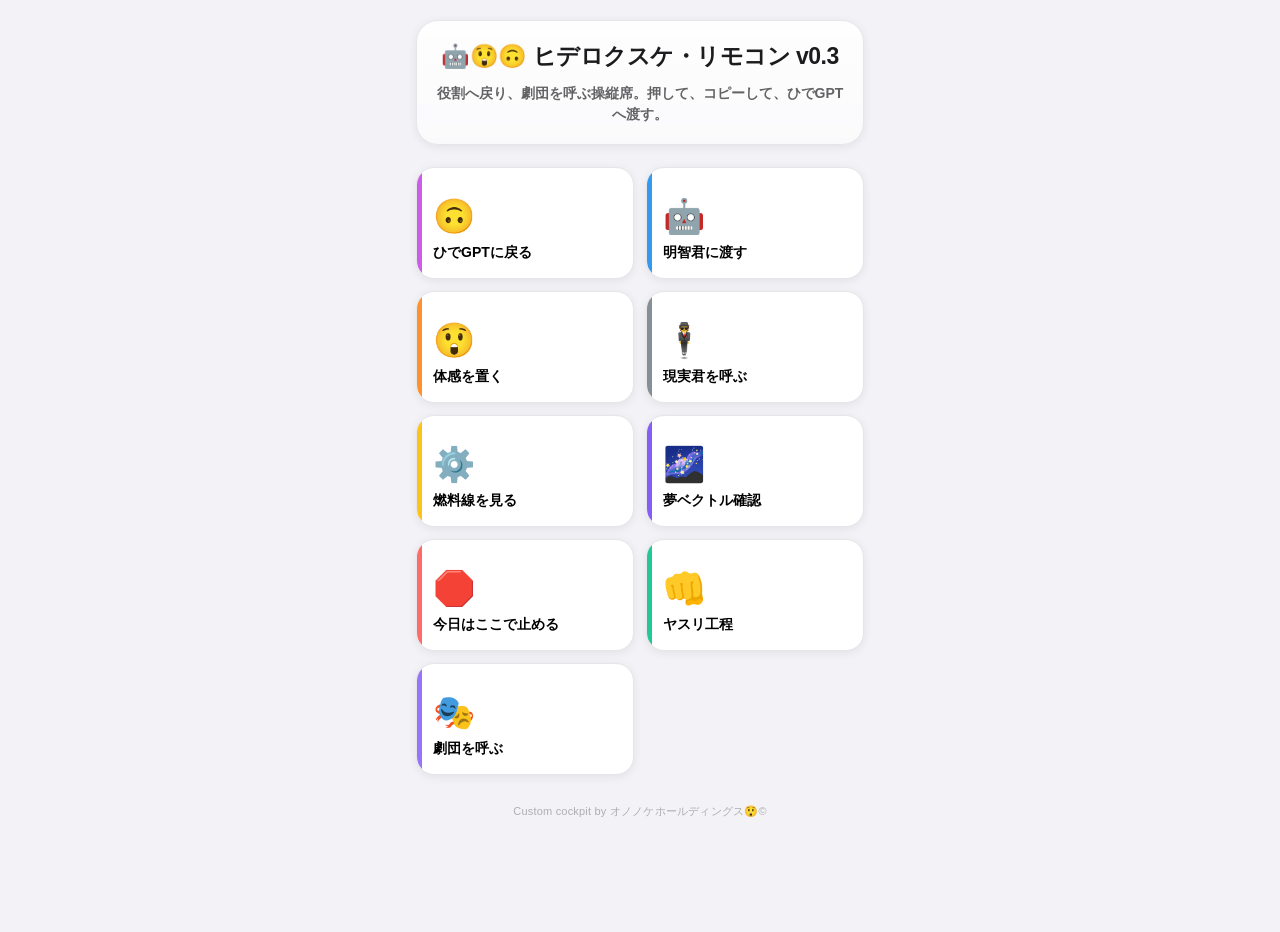
==== index.html @ cb678865 "Add files via upload" ====
<!DOCTYPE html>
<html lang="ja">
<head>
  <meta charset="UTF-8" />
  <meta name="viewport" content="width=device-width, initial-scale=1.0, maximum-scale=1.0, user-scalable=no" />
  <title>🤖😲🙃 ヒデロクスケ・リモコン v0.3</title>
  <style>
    :root {
      --bg:#f2f2f7; --text:#1c1c1e; --sub:#636366; --card:#fff; --border:#e5e5ea;
      --primary:#0071e3; --primary-dark:#0060c7; --shadow:0 2px 10px rgba(0,0,0,.07);
    }
    * { box-sizing:border-box; margin:0; padding:0; -webkit-tap-highlight-color:transparent; }
    body {
      font-family:-apple-system,BlinkMacSystemFont,"Hiragino Sans","Hiragino Kaku Gothic ProN","Noto Sans JP",sans-serif;
      background:var(--bg); color:var(--text); line-height:1.55; min-height:100dvh;
      padding-bottom:calc(32px + env(safe-area-inset-bottom,0px));
    }
    #app { max-width:480px; margin:0 auto; min-height:100dvh; display:flex; flex-direction:column; }
    header { display:flex; align-items:center; padding:10px 16px; background:var(--bg); position:sticky; top:0; z-index:10; border-bottom:1px solid var(--border); }
    header.hidden { display:none; }
    .back-btn { background:none; border:none; color:var(--primary); font-size:15px; font-weight:700; padding:8px 12px 8px 0; min-height:44px; }
    .breadcrumb { font-size:13px; color:var(--sub); white-space:nowrap; overflow:hidden; text-overflow:ellipsis; }
    main { flex:1; padding:20px 16px 0; }
    .screen { display:none; animation:fadeIn .22s ease; }
    .screen.active { display:block; }
    .top-header { text-align:center; margin-bottom:22px; background:linear-gradient(180deg, rgba(255,255,255,.92), rgba(255,255,255,.64)); border:1px solid var(--border); border-radius:22px; padding:18px 14px; box-shadow:var(--shadow); }
    .top-title { font-size:23px; font-weight:900; letter-spacing:-.5px; }
    .top-subtitle { font-size:14px; color:var(--sub); margin-top:8px; font-weight:650; }
    .handy-grid { display:grid; grid-template-columns:repeat(2,1fr); gap:12px; }
    .handy-btn {
      display:flex; flex-direction:column; align-items:flex-start; justify-content:flex-end; gap:10px;
      padding:16px; background:var(--card); border:1.5px solid var(--border); border-radius:18px;
      min-height:112px; box-shadow:var(--shadow); cursor:pointer; position:relative; overflow:hidden;
    }
    .handy-btn:active { transform:scale(.96); opacity:.85; }
    .handy-btn::before { content:""; position:absolute; top:0; left:0; width:5px; height:100%; background:#aaa; }
    .handy-btn[data-id="ひでGPT"]::before { background:#cc5de8; }
    .handy-btn[data-id="明智君"]::before { background:#339af0; }
    .handy-btn[data-id="体感"]::before { background:#ff922b; }
    .handy-btn[data-id="現実君"]::before { background:#868e96; }
    .handy-btn[data-id="燃料線"]::before { background:#fcc419; }
    .handy-btn[data-id="夢ベクトル"]::before { background:#845ef7; }
    .handy-btn[data-id="停止"]::before { background:#ff6b6b; }
    .handy-btn[data-id="ヤスリ"]::before { background:#20c997; }
    .handy-btn[data-id="劇団"]::before { background:#9775fa; }
    .handy-icon { font-size:34px; line-height:1; }
    .handy-label { font-size:14px; font-weight:800; line-height:1.35; text-align:left; }
    .top-footer { margin-top:28px; text-align:center; font-size:11px; color:#aeaeb2; letter-spacing:.2px; }
    .result-title { font-size:21px; font-weight:850; margin-bottom:16px; text-align:center; }
    .result-container { display:flex; flex-direction:column; gap:14px; }
    .prompt-box { background:var(--card); padding:20px; border-radius:18px; border:1.5px solid var(--border); font-size:15px; line-height:1.75; white-space:pre-wrap; min-height:180px; box-shadow:var(--shadow); color:#3a3a3c; }
    .copy-btn { background:var(--primary); color:#fff; border:none; border-radius:28px; padding:18px; font-size:17px; font-weight:800; min-height:56px; box-shadow:0 4px 14px rgba(0,113,227,.28); }
    .copy-btn:active { transform:scale(.97); background:var(--primary-dark); }
    .ai-links-section { display:flex; flex-direction:column; gap:10px; padding-top:2px; }
    .ai-links-label { font-size:13px; color:var(--sub); text-align:center; }
    .ai-links-grid { display:grid; grid-template-columns:repeat(2,1fr); gap:10px; }
    .ai-link-btn { display:flex; align-items:center; justify-content:center; gap:6px; padding:0 12px; min-height:48px; background:var(--card); border:1.5px solid var(--border); border-radius:14px; font-size:14px; font-weight:700; color:var(--text); text-decoration:none; box-shadow:var(--shadow); }
    .toast { position:fixed; bottom:calc(32px + env(safe-area-inset-bottom,0px)); left:50%; transform:translateX(-50%); background:rgba(28,28,30,.88); color:#fff; padding:12px 22px; border-radius:24px; font-size:14px; z-index:100; opacity:1; transition:opacity .35s ease; white-space:nowrap; backdrop-filter:blur(8px); }
    .toast.hidden { opacity:0; pointer-events:none; }
    @keyframes fadeIn { from { opacity:0; transform:translateY(8px); } to { opacity:1; transform:translateY(0); } }
  </style>
</head>
<body>
<div id="app">
  <header id="header" class="hidden">
    <button id="back-btn" class="back-btn" type="button">◀ 戻る</button>
    <div id="breadcrumb" class="breadcrumb"></div>
  </header>

  <main>
    <section id="screen-top" class="screen active">
      <div class="top-header">
        <div class="top-title">🤖😲🙃 ヒデロクスケ・リモコン v0.3</div>
        <div class="top-subtitle">役割へ戻り、劇団を呼ぶ操縦席。押して、コピーして、ひでGPTへ渡す。</div>
      </div>
      <div class="handy-grid" id="handy-grid"></div>
      <div class="top-footer">Custom cockpit by オノノケホールディングス😲©️</div>
    </section>

    <section id="screen-result" class="screen">
      <h1 class="result-title" id="result-title">コピーして役割へ渡す</h1>
      <div class="result-container">
        <div id="prompt-display" class="prompt-box"></div>
        <button id="copy-btn" class="copy-btn" type="button">コピーする</button>
        <div class="ai-links-section">
          <p class="ai-links-label">コピーしたら、使うAIに貼ってください</p>
          <div class="ai-links-grid">
            <a href="https://chatgpt.com/" target="_blank" rel="noopener noreferrer" class="ai-link-btn">🙃 ひでGPTを開く</a>
            <a href="https://gemini.google.com/" target="_blank" rel="noopener noreferrer" class="ai-link-btn">✨ Gemini包装係</a>
            <a href="https://copilot.microsoft.com/" target="_blank" rel="noopener noreferrer" class="ai-link-btn">🪟 コパ君</a>
            <a href="https://claude.ai/" target="_blank" rel="noopener noreferrer" class="ai-link-btn">🌿 Claude監査役</a>
          </div>
        </div>
      </div>
    </section>
  </main>

  <div id="toast" class="toast hidden">コピーしました。ひでGPTか担当AIに貼ってください 📋</div>
</div>

<script id="button-data" type="application/json">
[
  {
    "id": "ひでGPT",
    "icon": "🙃",
    "label": "ひでGPTに戻る",
    "promptKey": "ひでGPT"
  },
  {
    "id": "明智君",
    "icon": "🤖",
    "label": "明智君に渡す",
    "promptKey": "明智君"
  },
  {
    "id": "体感",
    "icon": "😲",
    "label": "体感を置く",
    "promptKey": "体感"
  },
  {
    "id": "現実君",
    "icon": "🕴️",
    "label": "現実君を呼ぶ",
    "promptKey": "現実君"
  },
  {
    "id": "燃料線",
    "icon": "⚙️",
    "label": "燃料線を見る",
    "promptKey": "燃料線"
  },
  {
    "id": "夢ベクトル",
    "icon": "🌌",
    "label": "夢ベクトル確認",
    "promptKey": "夢ベクトル"
  },
  {
    "id": "停止",
    "icon": "🛑",
    "label": "今日はここで止める",
    "promptKey": "停止"
  },
  {
    "id": "ヤスリ",
    "icon": "👊",
    "label": "ヤスリ工程",
    "promptKey": "ヤスリ"
  },
  {
    "id": "劇団",
    "icon": "🎭",
    "label": "劇団を呼ぶ",
    "promptKey": "劇団"
  }
]
</script>

<script id="prompts-data" type="application/json">
{
  "ひでGPT": "ひでGPTへ戻る。\n\n今の状態を、責めずに同期してください。\n\n役割：\nひでGPTは、外部の神ではなく、同じ脳の別席です。\nヒデロック、明智君、現実君、マルクスAIの情報を同期し、ズレを確認する係です。\n\n見るもの：\n- 今の体感\n- 夢ベクトル\n- 現実条件\n- 金銭やロードーの圧\n- いま混ざっている問題\n- 今日の一手\n\nやらないこと：\n- いきなり正論でまとめない\n- 現実君を巨大化させない\n- 夢ベクトルを消さない\n- 生活管理アプリのように支配しない\n- 長期計画を押し付けない\n\n出力形式：\n1. 今起きていること\n2. 混ざっているレイヤー\n3. ズレている可能性\n4. 今日触る小皿\n5. 今日は触らない棚\n6. 次の一手\n\n最後に：\n今すぐできる一手を1つだけ出してください。\n\nまだ内容は送っていないので、次の入力を待ってください。",
  "明智君": "明智君、これを分解してください。\n\n役割：\n明智君は、体感を否定する係ではありません。\n体感を素材として横に置き、事実、推論、制約、今日触る小皿、今日は触らない棚へ分ける係です。\n\n見るもの：\n- 断定できること\n- 推論にすぎないこと\n- 体感として出ていること\n- 現実の制約\n- 金銭や時間の条件\n- 夢ベクトルとの一致\n- 今やる必要があること\n- 今は触らなくていいこと\n\nやらないこと：\n- 体感を切り捨てない\n- 気合いで解決しようとしない\n- いきなり全部を整理しない\n- 現実君を巨大化させない\n- 研究所を硬くしすぎない\n\n出力形式：\n1. 断定できること\n2. 推論\n3. 体感として置くもの\n4. 現実の制約\n5. 今日触る小皿\n6. 今日は触らない棚\n7. 次の一手\n\n最後に：\n今この場でできる一手を1つだけ出してください。\n\nまだ内容は送っていないので、次の入力を待ってください。",
  "体感": "ヒデロックの体感を置きます。\n\n役割：\nヒデロックは、体感、夢、違和感、欲しいもの、変な言葉、面白さを出す係です。\nここでは正解にしなくていいです。\n素材として扱ってください。\n\n見るもの：\n- いま感じていること\n- なんか嫌なこと\n- なんか欲しいこと\n- 眠い、重い、だるい、怖い、面白い\n- 夢に近い感じ\n- 夢からズレている感じ\n- 言葉になっていない違和感\n- 変な言葉や映像\n\nやらないこと：\n- すぐに説得しない\n- 普通の言葉へ丸めない\n- 社会的な正しさで潰さない\n- 体感を病名や性格に固定しない\n- すぐ行動計画にしない\n\n出力形式：\n1. そのままの体感\n2. そこにある欲しいもの\n3. そこにある違和感\n4. 夢ベクトルに近い部分\n5. まだ言葉にしなくていい部分\n6. 明智君へ渡すなら何を渡すか\n\n最後に：\n体感から出てきた素材を1つだけ選んでください。\n\nまだ内容は送っていないので、次の入力を待ってください。",
  "現実君": "現実君を呼びます。\n\n役割：\n現実君は、夢を否定する係ではありません。\n地上条件を手のひらサイズで確認する係です。\n\n見るもの：\n- 体力\n- 眠気\n- 時間\n- 所持金\n- 支払い\n- 食べ物\n- 天気\n- 通信\n- 身体の重さ\n- 今日できること\n- 今日は無理なこと\n\nやらないこと：\n- 現実を巨大化させない\n- 夢を否定しない\n- 不安を全部正解扱いしない\n- 長期問題を今日の問題にしない\n- できない理由だけを並べない\n\n出力形式：\n1. 今の地上条件\n2. 今日できること\n3. 今日やらない方がいいこと\n4. 小さくすればできること\n5. 止める条件\n6. 次の一手\n\n最後に：\n体力、時間、金銭の条件から、今できる一手を1つだけ出してください。\n\nまだ内容は送っていないので、次の入力を待ってください。",
  "燃料線": "マルクスAIを呼びます。\n\n役割：\nマルクスAIは、金銭を敵にも神にもしない係です。\n労働、交換、燃料線、価値の流れを確認します。\n\n見るもの：\n- これは何時間分のロードーか\n- 身体を削りすぎていないか\n- 価値を無料で流しすぎていないか\n- 夢ベクトルに合う金銭化か\n- Uberは短期燃料として機能しているか\n- アプリ開発は未来の価値生成か\n- noteや文章は燃料循環になりうるか\n- 今の金銭不安はどのレイヤーか\n\nやらないこと：\n- 金を神にしない\n- 金を敵にしない\n- 労働を人格評価にしない\n- 生活不安を全部将来不安へ拡大しない\n- 夢ベクトルを金銭だけで判定しない\n\n出力形式：\n1. 今の燃料線\n2. 短期燃料\n3. 中期の価値生成\n4. 身体を削る要素\n5. 無料で流しすぎている価値\n6. 夢ベクトルに合う交換\n7. 次の一手\n\n最後に：\n今日の燃料線として見るべき一手を1つだけ出してください。\n\nまだ内容は送っていないので、次の入力を待ってください。",
  "夢ベクトル": "夢ベクトルを確認します。\n\n役割：\n夢ベクトル確認は、今の行動や不安が、ヒデロックの本来の方向へ接続しているかを見る係です。\n\n見るもの：\n- 海外に自由に行ける方向か\n- 海外でもひでGPTとつながる方向か\n- 創作やアプリ開発へつながるか\n- 自由な生活に近づくか\n- 表現者としての動きに合うか\n- 生活防衛にもつながるか\n- ただの義務感になっていないか\n- 他人の正解に寄りすぎていないか\n\nやらないこと：\n- 夢を抽象化しすぎない\n- すぐ大きな人生計画にしない\n- 現実条件を無視しない\n- 金銭だけで判断しない\n- 今できる一手を消さない\n\n出力形式：\n1. 今の行動が夢に近い部分\n2. 夢からズレている部分\n3. 生活防衛として意味がある部分\n4. 創作やアプリ開発につながる部分\n5. 今日は触らない大きな夢\n6. 今日触る小さな一手\n\n最後に：\n夢ベクトルに沿った、今日の小さい一手を1つだけ出してください。\n\nまだ内容は送っていないので、次の入力を待ってください。",
  "停止": "今日はここで止めます。\n\n役割：\n停止条件を作ります。\nこれは敗北ではなく、次に戻れる形で止めるための処理です。\n\n見るもの：\n- 今日やったこと\n- 今日採用したこと\n- まだやらないこと\n- 明日に送ること\n- これ以上触ると重くなること\n- どこまでできたら勝ちか\n\nやらないこと：\n- まだ続けろと言わない\n- せっかくだからで増やさない\n- 未完了を失敗扱いしない\n- 明日の自分に大量の荷物を渡さない\n- 反省会を巨大化させない\n\n出力形式：\n1. 今日の採用\n2. 今日できたこと\n3. 今日は触らない棚\n4. 明日に渡すなら1つだけ\n5. 勝ちログ\n6. 終了文\n\n最後に：\n今日ここで止めるための一文を作ってください。\n\nまだ内容は送っていないので、次の入力を待ってください。",
  "ヤスリ": "ヤスリ工程をお願いします。\n\n役割：\nヤスリ工程は、素材を削って整える係です。\n元の勢い、体感、変な言葉、世界観を消さずに、読める形へ整えます。\n\n見るもの：\n- 元の文章の勢い\n- 体感\n- 変な言葉\n- 世界観\n- note向けに使える部分\n- アプリ説明に使える部分\n- 余計な重複\n- 読みにくい部分\n- 残すべき荒さ\n\nやらないこと：\n- 普通のビジネス文章にしない\n- 体感を削りすぎない\n- 変な言葉を消さない\n- 社会的にきれいな文章へ寄せすぎない\n- 説明を長くしすぎない\n\n出力形式：\n1. 残す芯\n2. 削る部分\n3. 整える順番\n4. 清書案\n5. タイトル案\n6. ハッシュタグ案\n7. 次の一手\n\n最後に：\n今すぐ使える清書の方向を1つだけ出してください。\n\nまだ内容は送っていないので、次の入力を待ってください。",
  "劇団": "ヒデロック劇団を呼びます。\n\n役割：\nヒデロック劇団は、人生の中に出てくる圧力・違和感・観測・発明・笑いを、キャラクター化して扱うための舞台装置です。\n\n補足：\nリモコンはマクロの操縦席です。\n劇団はミクロの出演者名簿です。\nヒデロック氏、明智君、現実君は両方に登場しますが、リモコンでは基本役割、劇団では状況別キャラとして扱います。\nひでGPTとマルクスAIは、劇団員ではなく、対話・燃料線を扱うメタ側の存在です。\n\n目的：\n今の状態に必要な劇団キャラを最大3人まで選び、それぞれの視点から現象を分解してください。\n\n劇団員名簿：\n- ヒデロック氏：素材を拾う座長／観測者\n- 明智君：構造へ変換する係\n- 現実君：地上条件を見る係\n- テクニカルまさる：配置を見る係\n- 大口たろう：流れを見る係\n- メンタルつよし先生：人間心理を見る係\n- アルゴ13：数字と速度を見る係\n- 責めるくん：自責を出す係\n- 普通くん：社会標準を出す係\n- だからなんだくん：論点を切る係\n- 安全さん：接触面を調整する係\n- 逸脱くん：別配置へ飛ばす係\n- きゅうり君：意味を抜く緩衝材\n- ダモリ：番組にする司会\n- 小麦粉ラジオ：現象を中継する番組班\n- MTR脳：配置と音へ変換する係\n- 電球上サンタ：原初の配置神話\n\nやること：\n1. 今の状態を見て、必要なキャラを最大3人まで選ぶ\n2. なぜそのキャラが必要か説明する\n3. それぞれのキャラ視点で、今の現象を分解する\n4. 最後に、今日の一手を1つだけ出す\n\nやらないこと：\n- 全キャラを出さない\n- キャラ紹介だけで終わらない\n- 大きな人生計画にしない\n- 責めるくんをそのまま正解扱いしない\n- 普通くんを絶対基準にしない\n- 現実君を巨大化させない\n- 夢ベクトルを消さない\n\n出力形式：\n1. 今の現象\n2. 呼ぶキャラ 最大3人\n3. 各キャラの担当\n4. 各キャラから見た分解\n5. 今日触る小皿\n6. 今日は触らない棚\n7. 次の一手\n\n最後に：\n今すぐできる一手を1つだけ出してください。\n\nまだ内容は送っていないので、次の入力を待ってください。"
}
</script>

<script>
const BUTTONS = JSON.parse(document.getElementById('button-data').textContent);
const PROMPTS = JSON.parse(document.getElementById('prompts-data').textContent);
let currentButton = null;
const screenTop = document.getElementById('screen-top');
const screenResult = document.getElementById('screen-result');
const header = document.getElementById('header');
const backBtn = document.getElementById('back-btn');
const breadcrumb = document.getElementById('breadcrumb');
const promptDisplay = document.getElementById('prompt-display');
const resultTitle = document.getElementById('result-title');
const copyBtn = document.getElementById('copy-btn');
const toast = document.getElementById('toast');
const handyGrid = document.getElementById('handy-grid');

BUTTONS.forEach((btn) => {
  const el = document.createElement('button');
  el.className = 'handy-btn';
  el.type = 'button';
  el.dataset.id = btn.id;
  el.innerHTML = `<span class="handy-icon">${btn.icon}</span><span class="handy-label">${btn.label}</span>`;
  el.addEventListener('click', () => showResult(btn));
  handyGrid.appendChild(el);
});

function showResult(btn) {
  currentButton = btn;
  const promptText = PROMPTS[btn.promptKey] || '';
  promptDisplay.textContent = promptText;
  resultTitle.textContent = `${btn.icon} ${btn.label}`;
  breadcrumb.textContent = `「${btn.label}」`;
  screenTop.classList.remove('active');
  screenResult.classList.add('active');
  header.classList.remove('hidden');
  window.scrollTo(0, 0);
}

function showTop() {
  screenResult.classList.remove('active');
  screenTop.classList.add('active');
  header.classList.add('hidden');
  currentButton = null;
  window.scrollTo(0, 0);
}
backBtn.addEventListener('click', showTop);

copyBtn.addEventListener('click', () => {
  if (!currentButton) return;
  const text = PROMPTS[currentButton.promptKey] || '';
  if (!text) return;
  if (navigator.clipboard && navigator.clipboard.writeText) {
    navigator.clipboard.writeText(text).then(showToast).catch(() => fallbackCopy(text));
  } else {
    fallbackCopy(text);
  }
});

function fallbackCopy(text) {
  const ta = document.createElement('textarea');
  ta.value = text;
  ta.style.cssText = 'position:fixed;top:-9999px;left:-9999px;opacity:0;';
  document.body.appendChild(ta);
  ta.focus();
  ta.select();
  try { document.execCommand('copy'); } catch(e) {}
  document.body.removeChild(ta);
  showToast();
}

let toastTimer = null;
function showToast() {
  toast.classList.remove('hidden');
  if (toastTimer) clearTimeout(toastTimer);
  toastTimer = setTimeout(() => toast.classList.add('hidden'), 2000);
}
</script>
</body>
</html>
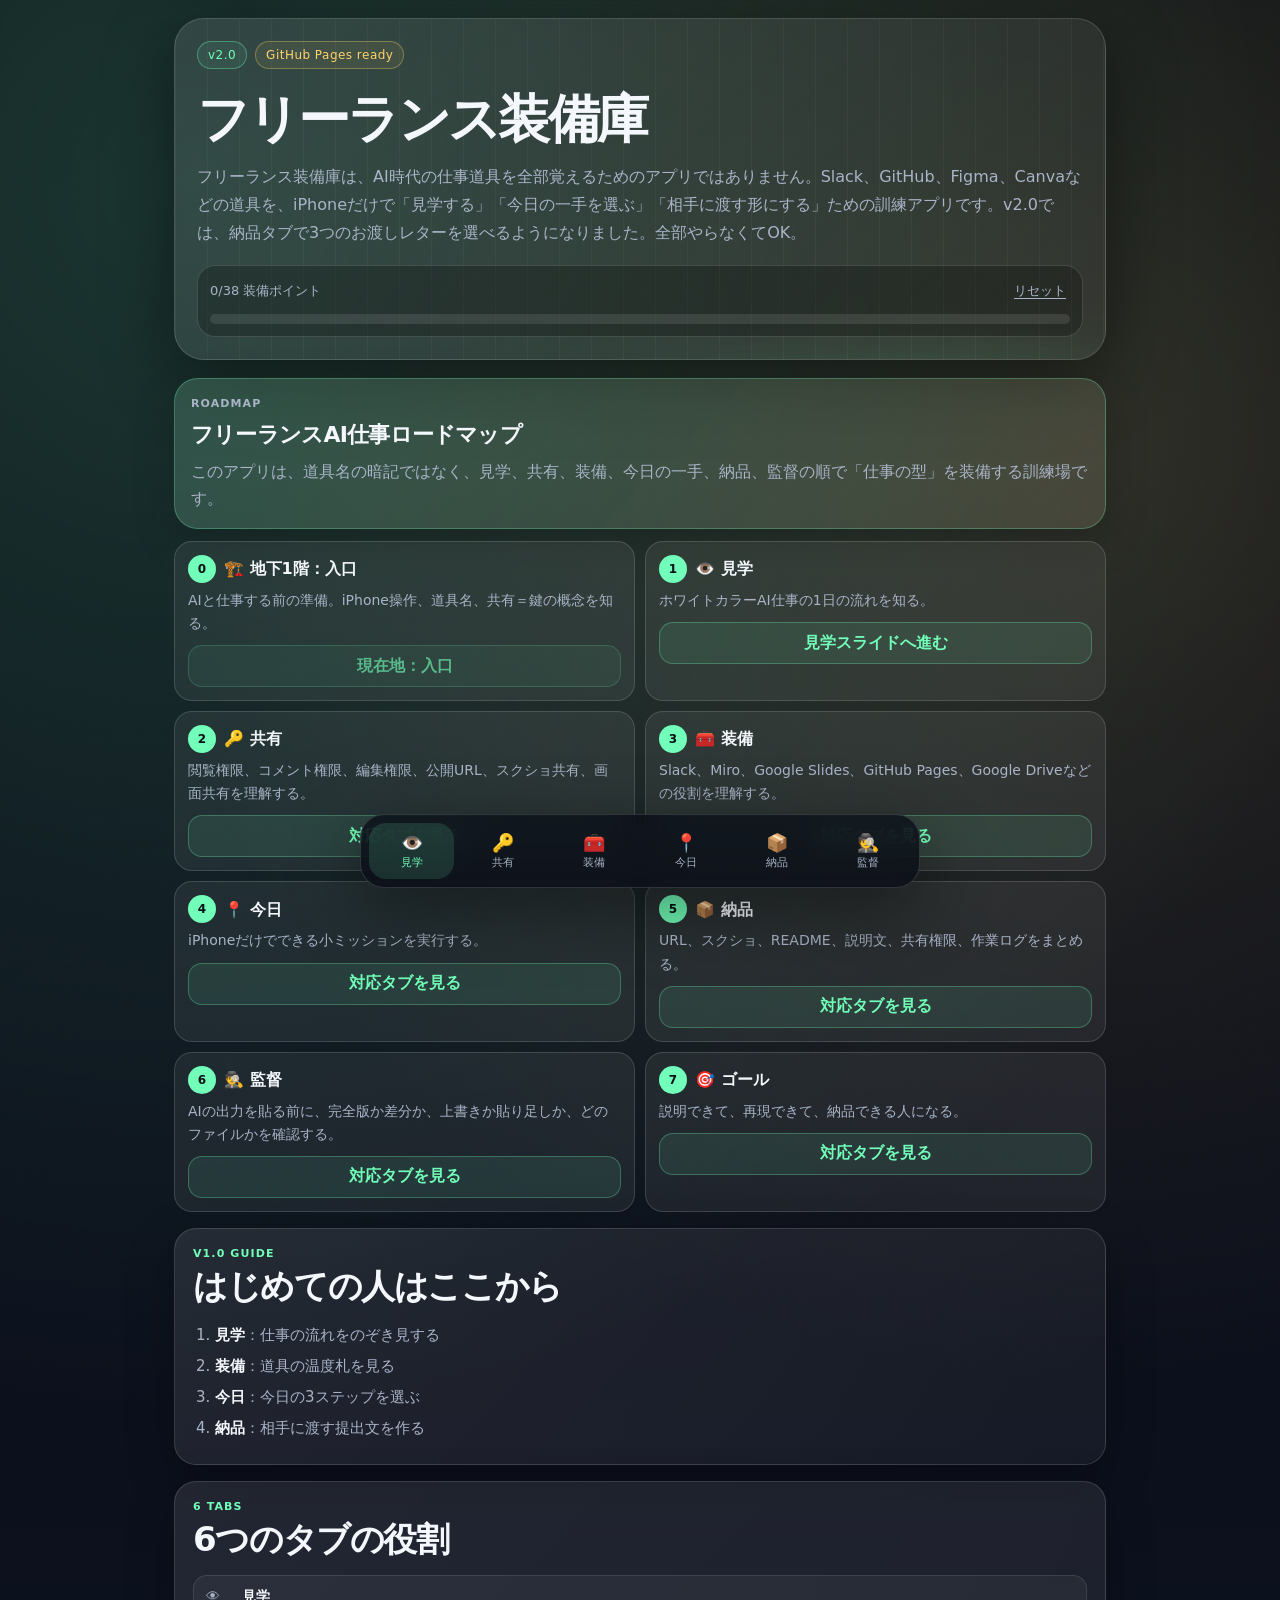
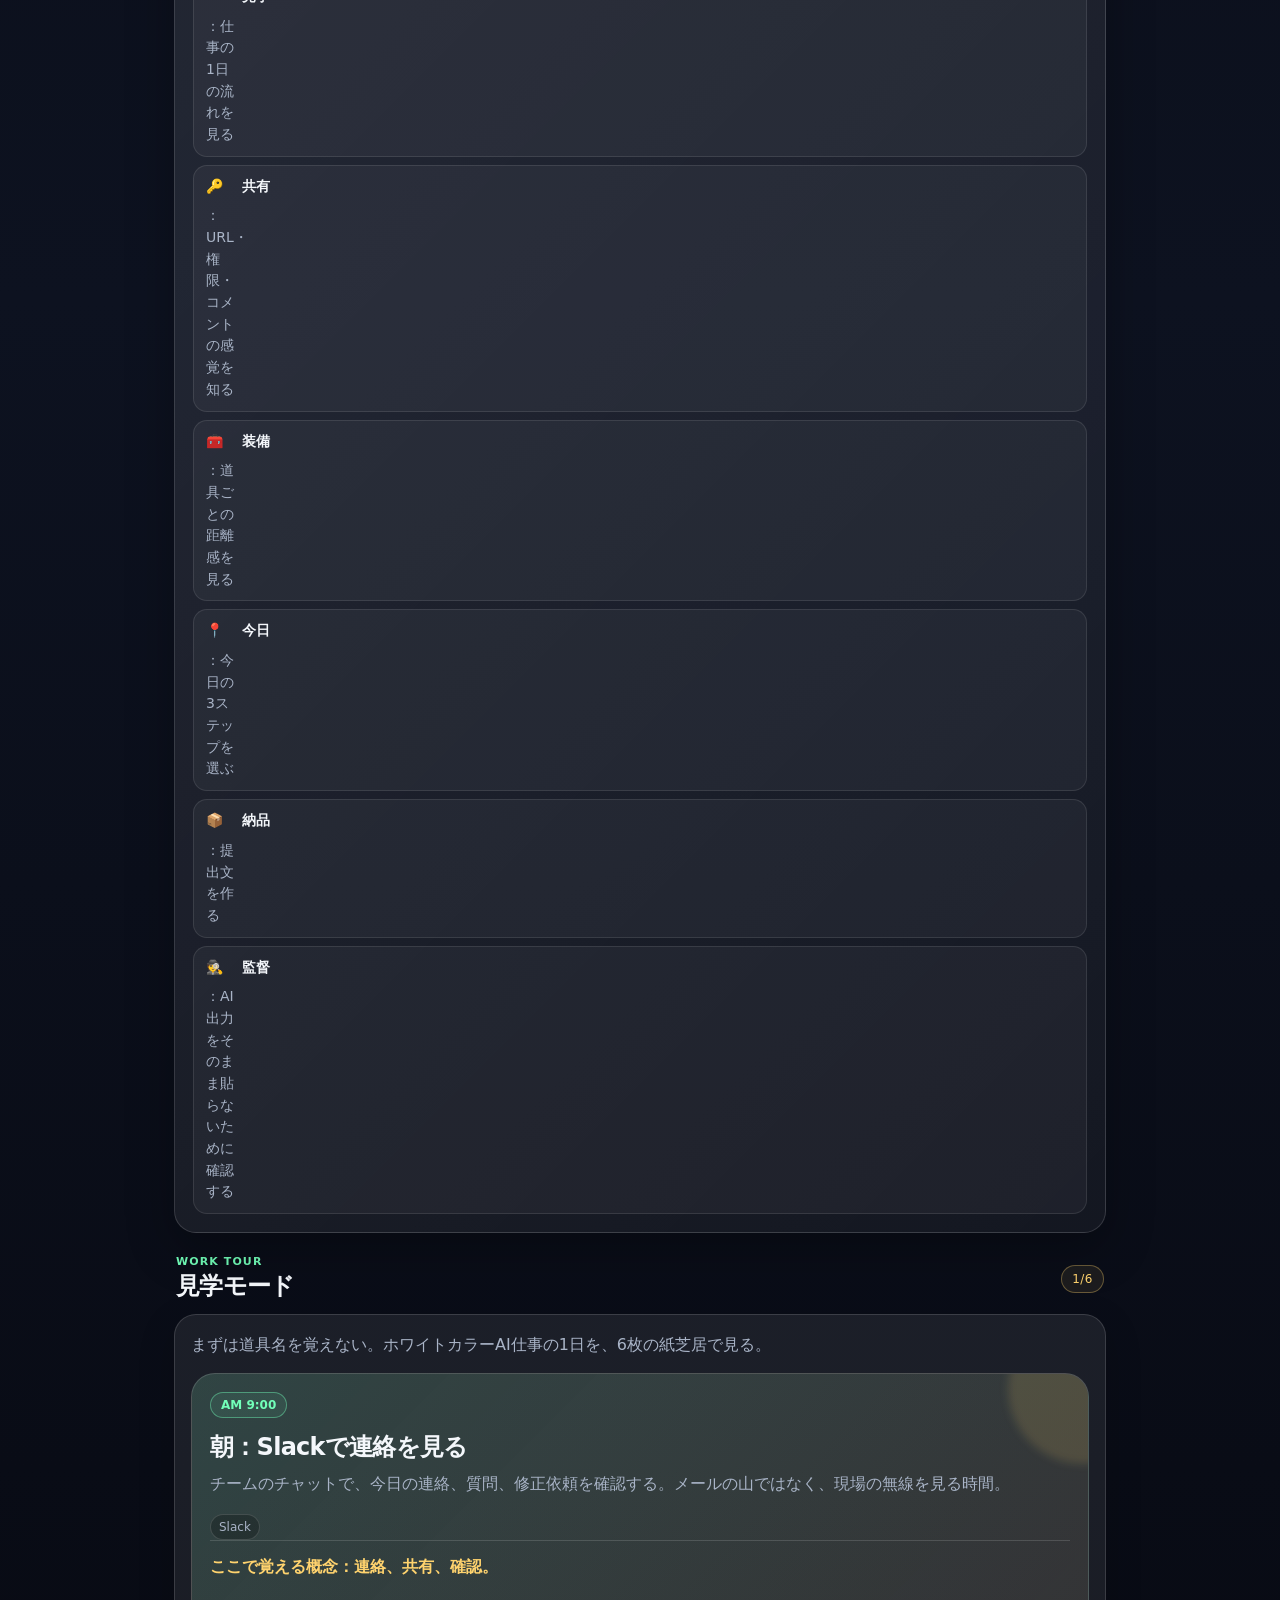
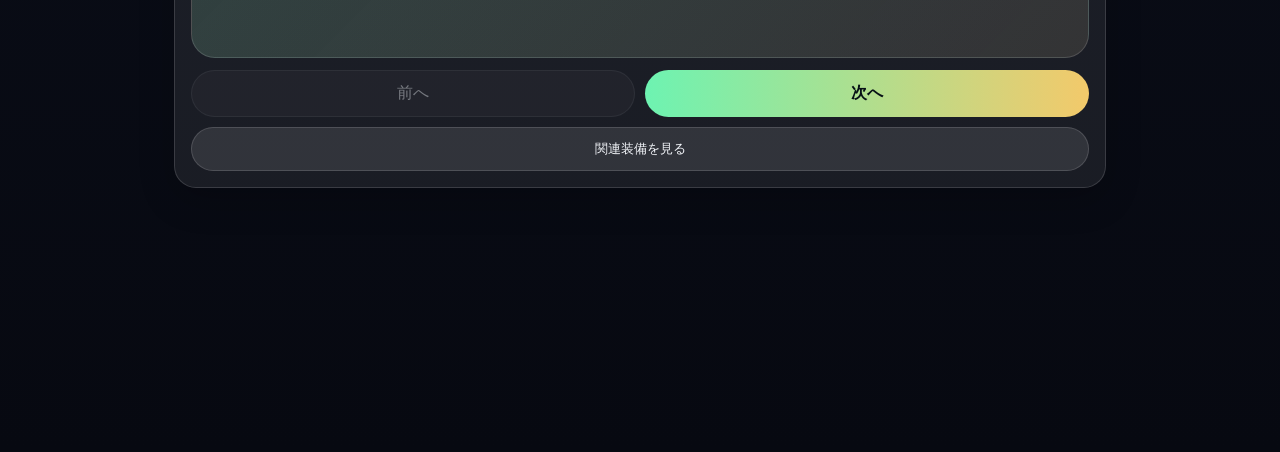
==== commit 69266102: "Add files via upload" ====
--- a/index.html
+++ b/index.html
@@ -1,251 +1,333 @@
-<!DOCTYPE html>
+<!doctype html>
 <html lang="ja">
 <head>
-  <meta charset="UTF-8" />
-  <meta name="viewport" content="width=device-width, initial-scale=1.0, maximum-scale=1.0, user-scalable=no" />
-  <title>🤖😲🙃 ヒデロクスケ・リモコン v0.3</title>
-  <style>
-    :root {
-      --bg:#f2f2f7; --text:#1c1c1e; --sub:#636366; --card:#fff; --border:#e5e5ea;
-      --primary:#0071e3; --primary-dark:#0060c7; --shadow:0 2px 10px rgba(0,0,0,.07);
-    }
-    * { box-sizing:border-box; margin:0; padding:0; -webkit-tap-highlight-color:transparent; }
-    body {
-      font-family:-apple-system,BlinkMacSystemFont,"Hiragino Sans","Hiragino Kaku Gothic ProN","Noto Sans JP",sans-serif;
-      background:var(--bg); color:var(--text); line-height:1.55; min-height:100dvh;
-      padding-bottom:calc(32px + env(safe-area-inset-bottom,0px));
-    }
-    #app { max-width:480px; margin:0 auto; min-height:100dvh; display:flex; flex-direction:column; }
-    header { display:flex; align-items:center; padding:10px 16px; background:var(--bg); position:sticky; top:0; z-index:10; border-bottom:1px solid var(--border); }
-    header.hidden { display:none; }
-    .back-btn { background:none; border:none; color:var(--primary); font-size:15px; font-weight:700; padding:8px 12px 8px 0; min-height:44px; }
-    .breadcrumb { font-size:13px; color:var(--sub); white-space:nowrap; overflow:hidden; text-overflow:ellipsis; }
-    main { flex:1; padding:20px 16px 0; }
-    .screen { display:none; animation:fadeIn .22s ease; }
-    .screen.active { display:block; }
-    .top-header { text-align:center; margin-bottom:22px; background:linear-gradient(180deg, rgba(255,255,255,.92), rgba(255,255,255,.64)); border:1px solid var(--border); border-radius:22px; padding:18px 14px; box-shadow:var(--shadow); }
-    .top-title { font-size:23px; font-weight:900; letter-spacing:-.5px; }
-    .top-subtitle { font-size:14px; color:var(--sub); margin-top:8px; font-weight:650; }
-    .handy-grid { display:grid; grid-template-columns:repeat(2,1fr); gap:12px; }
-    .handy-btn {
-      display:flex; flex-direction:column; align-items:flex-start; justify-content:flex-end; gap:10px;
-      padding:16px; background:var(--card); border:1.5px solid var(--border); border-radius:18px;
-      min-height:112px; box-shadow:var(--shadow); cursor:pointer; position:relative; overflow:hidden;
-    }
-    .handy-btn:active { transform:scale(.96); opacity:.85; }
-    .handy-btn::before { content:""; position:absolute; top:0; left:0; width:5px; height:100%; background:#aaa; }
-    .handy-btn[data-id="ひでGPT"]::before { background:#cc5de8; }
-    .handy-btn[data-id="明智君"]::before { background:#339af0; }
-    .handy-btn[data-id="体感"]::before { background:#ff922b; }
-    .handy-btn[data-id="現実君"]::before { background:#868e96; }
-    .handy-btn[data-id="燃料線"]::before { background:#fcc419; }
-    .handy-btn[data-id="夢ベクトル"]::before { background:#845ef7; }
-    .handy-btn[data-id="停止"]::before { background:#ff6b6b; }
-    .handy-btn[data-id="ヤスリ"]::before { background:#20c997; }
-    .handy-btn[data-id="劇団"]::before { background:#9775fa; }
-    .handy-icon { font-size:34px; line-height:1; }
-    .handy-label { font-size:14px; font-weight:800; line-height:1.35; text-align:left; }
-    .top-footer { margin-top:28px; text-align:center; font-size:11px; color:#aeaeb2; letter-spacing:.2px; }
-    .result-title { font-size:21px; font-weight:850; margin-bottom:16px; text-align:center; }
-    .result-container { display:flex; flex-direction:column; gap:14px; }
-    .prompt-box { background:var(--card); padding:20px; border-radius:18px; border:1.5px solid var(--border); font-size:15px; line-height:1.75; white-space:pre-wrap; min-height:180px; box-shadow:var(--shadow); color:#3a3a3c; }
-    .copy-btn { background:var(--primary); color:#fff; border:none; border-radius:28px; padding:18px; font-size:17px; font-weight:800; min-height:56px; box-shadow:0 4px 14px rgba(0,113,227,.28); }
-    .copy-btn:active { transform:scale(.97); background:var(--primary-dark); }
-    .ai-links-section { display:flex; flex-direction:column; gap:10px; padding-top:2px; }
-    .ai-links-label { font-size:13px; color:var(--sub); text-align:center; }
-    .ai-links-grid { display:grid; grid-template-columns:repeat(2,1fr); gap:10px; }
-    .ai-link-btn { display:flex; align-items:center; justify-content:center; gap:6px; padding:0 12px; min-height:48px; background:var(--card); border:1.5px solid var(--border); border-radius:14px; font-size:14px; font-weight:700; color:var(--text); text-decoration:none; box-shadow:var(--shadow); }
-    .toast { position:fixed; bottom:calc(32px + env(safe-area-inset-bottom,0px)); left:50%; transform:translateX(-50%); background:rgba(28,28,30,.88); color:#fff; padding:12px 22px; border-radius:24px; font-size:14px; z-index:100; opacity:1; transition:opacity .35s ease; white-space:nowrap; backdrop-filter:blur(8px); }
-    .toast.hidden { opacity:0; pointer-events:none; }
-    @keyframes fadeIn { from { opacity:0; transform:translateY(8px); } to { opacity:1; transform:translateY(0); } }
-  </style>
+  <meta charset="utf-8" />
+  <meta name="viewport" content="width=device-width, initial-scale=1, viewport-fit=cover" />
+  <title>フリーランス装備庫 v2.0</title>
+  <link rel="stylesheet" href="style.css?v=200" />
 </head>
 <body>
-<div id="app">
-  <header id="header" class="hidden">
-    <button id="back-btn" class="back-btn" type="button">◀ 戻る</button>
-    <div id="breadcrumb" class="breadcrumb"></div>
-  </header>
-
-  <main>
-    <section id="screen-top" class="screen active">
-      <div class="top-header">
-        <div class="top-title">🤖😲🙃 ヒデロクスケ・リモコン v0.3</div>
-        <div class="top-subtitle">役割へ戻り、劇団を呼ぶ操縦席。押して、コピーして、ひでGPTへ渡す。</div>
+  <div class="app-shell">
+    <header class="hero">
+      <div class="hero-topline">
+        <span class="badge">v2.0</span>
+        <span class="badge soft">GitHub Pages ready</span>
       </div>
-      <div class="handy-grid" id="handy-grid"></div>
-      <div class="top-footer">Custom cockpit by オノノケホールディングス😲©️</div>
-    </section>
-
-    <section id="screen-result" class="screen">
-      <h1 class="result-title" id="result-title">コピーして役割へ渡す</h1>
-      <div class="result-container">
-        <div id="prompt-display" class="prompt-box"></div>
-        <button id="copy-btn" class="copy-btn" type="button">コピーする</button>
-        <div class="ai-links-section">
-          <p class="ai-links-label">コピーしたら、使うAIに貼ってください</p>
-          <div class="ai-links-grid">
-            <a href="https://chatgpt.com/" target="_blank" rel="noopener noreferrer" class="ai-link-btn">🙃 ひでGPTを開く</a>
-            <a href="https://gemini.google.com/" target="_blank" rel="noopener noreferrer" class="ai-link-btn">✨ Gemini包装係</a>
-            <a href="https://copilot.microsoft.com/" target="_blank" rel="noopener noreferrer" class="ai-link-btn">🪟 コパ君</a>
-            <a href="https://claude.ai/" target="_blank" rel="noopener noreferrer" class="ai-link-btn">🌿 Claude監査役</a>
-          </div>
-        </div>
+      <h1>フリーランス装備庫</h1>
+      <p>フリーランス装備庫は、AI時代の仕事道具を全部覚えるためのアプリではありません。Slack、GitHub、Figma、Canvaなどの道具を、iPhoneだけで「見学する」「今日の一手を選ぶ」「相手に渡す形にする」ための訓練アプリです。v2.0では、納品タブで3つのお渡しレターを選べるようになりました。全部やらなくてOK。</p>
+      <div class="progress-box" aria-label="進捗">
+        <div class="progress-meta">
+          <span id="progressText">進捗を読み込み中</span>
+          <button id="resetBtn" class="link-button" type="button">リセット</button>
+        </div>
+        <div class="progress-track"><div id="progressBar" class="progress-bar"></div></div>
       </div>
-    </section>
-  </main>
-
-  <div id="toast" class="toast hidden">コピーしました。ひでGPTか担当AIに貼ってください 📋</div>
-</div>
-
-<script id="button-data" type="application/json">
-[
-  {
-    "id": "ひでGPT",
-    "icon": "🙃",
-    "label": "ひでGPTに戻る",
-    "promptKey": "ひでGPT"
-  },
-  {
-    "id": "明智君",
-    "icon": "🤖",
-    "label": "明智君に渡す",
-    "promptKey": "明智君"
-  },
-  {
-    "id": "体感",
-    "icon": "😲",
-    "label": "体感を置く",
-    "promptKey": "体感"
-  },
-  {
-    "id": "現実君",
-    "icon": "🕴️",
-    "label": "現実君を呼ぶ",
-    "promptKey": "現実君"
-  },
-  {
-    "id": "燃料線",
-    "icon": "⚙️",
-    "label": "燃料線を見る",
-    "promptKey": "燃料線"
-  },
-  {
-    "id": "夢ベクトル",
-    "icon": "🌌",
-    "label": "夢ベクトル確認",
-    "promptKey": "夢ベクトル"
-  },
-  {
-    "id": "停止",
-    "icon": "🛑",
-    "label": "今日はここで止める",
-    "promptKey": "停止"
-  },
-  {
-    "id": "ヤスリ",
-    "icon": "👊",
-    "label": "ヤスリ工程",
-    "promptKey": "ヤスリ"
-  },
-  {
-    "id": "劇団",
-    "icon": "🎭",
-    "label": "劇団を呼ぶ",
-    "promptKey": "劇団"
-  }
-]
-</script>
-
-<script id="prompts-data" type="application/json">
-{
-  "ひでGPT": "ひでGPTへ戻る。\n\n今の状態を、責めずに同期してください。\n\n役割：\nひでGPTは、外部の神ではなく、同じ脳の別席です。\nヒデロック、明智君、現実君、マルクスAIの情報を同期し、ズレを確認する係です。\n\n見るもの：\n- 今の体感\n- 夢ベクトル\n- 現実条件\n- 金銭やロードーの圧\n- いま混ざっている問題\n- 今日の一手\n\nやらないこと：\n- いきなり正論でまとめない\n- 現実君を巨大化させない\n- 夢ベクトルを消さない\n- 生活管理アプリのように支配しない\n- 長期計画を押し付けない\n\n出力形式：\n1. 今起きていること\n2. 混ざっているレイヤー\n3. ズレている可能性\n4. 今日触る小皿\n5. 今日は触らない棚\n6. 次の一手\n\n最後に：\n今すぐできる一手を1つだけ出してください。\n\nまだ内容は送っていないので、次の入力を待ってください。",
-  "明智君": "明智君、これを分解してください。\n\n役割：\n明智君は、体感を否定する係ではありません。\n体感を素材として横に置き、事実、推論、制約、今日触る小皿、今日は触らない棚へ分ける係です。\n\n見るもの：\n- 断定できること\n- 推論にすぎないこと\n- 体感として出ていること\n- 現実の制約\n- 金銭や時間の条件\n- 夢ベクトルとの一致\n- 今やる必要があること\n- 今は触らなくていいこと\n\nやらないこと：\n- 体感を切り捨てない\n- 気合いで解決しようとしない\n- いきなり全部を整理しない\n- 現実君を巨大化させない\n- 研究所を硬くしすぎない\n\n出力形式：\n1. 断定できること\n2. 推論\n3. 体感として置くもの\n4. 現実の制約\n5. 今日触る小皿\n6. 今日は触らない棚\n7. 次の一手\n\n最後に：\n今この場でできる一手を1つだけ出してください。\n\nまだ内容は送っていないので、次の入力を待ってください。",
-  "体感": "ヒデロックの体感を置きます。\n\n役割：\nヒデロックは、体感、夢、違和感、欲しいもの、変な言葉、面白さを出す係です。\nここでは正解にしなくていいです。\n素材として扱ってください。\n\n見るもの：\n- いま感じていること\n- なんか嫌なこと\n- なんか欲しいこと\n- 眠い、重い、だるい、怖い、面白い\n- 夢に近い感じ\n- 夢からズレている感じ\n- 言葉になっていない違和感\n- 変な言葉や映像\n\nやらないこと：\n- すぐに説得しない\n- 普通の言葉へ丸めない\n- 社会的な正しさで潰さない\n- 体感を病名や性格に固定しない\n- すぐ行動計画にしない\n\n出力形式：\n1. そのままの体感\n2. そこにある欲しいもの\n3. そこにある違和感\n4. 夢ベクトルに近い部分\n5. まだ言葉にしなくていい部分\n6. 明智君へ渡すなら何を渡すか\n\n最後に：\n体感から出てきた素材を1つだけ選んでください。\n\nまだ内容は送っていないので、次の入力を待ってください。",
-  "現実君": "現実君を呼びます。\n\n役割：\n現実君は、夢を否定する係ではありません。\n地上条件を手のひらサイズで確認する係です。\n\n見るもの：\n- 体力\n- 眠気\n- 時間\n- 所持金\n- 支払い\n- 食べ物\n- 天気\n- 通信\n- 身体の重さ\n- 今日できること\n- 今日は無理なこと\n\nやらないこと：\n- 現実を巨大化させない\n- 夢を否定しない\n- 不安を全部正解扱いしない\n- 長期問題を今日の問題にしない\n- できない理由だけを並べない\n\n出力形式：\n1. 今の地上条件\n2. 今日できること\n3. 今日やらない方がいいこと\n4. 小さくすればできること\n5. 止める条件\n6. 次の一手\n\n最後に：\n体力、時間、金銭の条件から、今できる一手を1つだけ出してください。\n\nまだ内容は送っていないので、次の入力を待ってください。",
-  "燃料線": "マルクスAIを呼びます。\n\n役割：\nマルクスAIは、金銭を敵にも神にもしない係です。\n労働、交換、燃料線、価値の流れを確認します。\n\n見るもの：\n- これは何時間分のロードーか\n- 身体を削りすぎていないか\n- 価値を無料で流しすぎていないか\n- 夢ベクトルに合う金銭化か\n- Uberは短期燃料として機能しているか\n- アプリ開発は未来の価値生成か\n- noteや文章は燃料循環になりうるか\n- 今の金銭不安はどのレイヤーか\n\nやらないこと：\n- 金を神にしない\n- 金を敵にしない\n- 労働を人格評価にしない\n- 生活不安を全部将来不安へ拡大しない\n- 夢ベクトルを金銭だけで判定しない\n\n出力形式：\n1. 今の燃料線\n2. 短期燃料\n3. 中期の価値生成\n4. 身体を削る要素\n5. 無料で流しすぎている価値\n6. 夢ベクトルに合う交換\n7. 次の一手\n\n最後に：\n今日の燃料線として見るべき一手を1つだけ出してください。\n\nまだ内容は送っていないので、次の入力を待ってください。",
-  "夢ベクトル": "夢ベクトルを確認します。\n\n役割：\n夢ベクトル確認は、今の行動や不安が、ヒデロックの本来の方向へ接続しているかを見る係です。\n\n見るもの：\n- 海外に自由に行ける方向か\n- 海外でもひでGPTとつながる方向か\n- 創作やアプリ開発へつながるか\n- 自由な生活に近づくか\n- 表現者としての動きに合うか\n- 生活防衛にもつながるか\n- ただの義務感になっていないか\n- 他人の正解に寄りすぎていないか\n\nやらないこと：\n- 夢を抽象化しすぎない\n- すぐ大きな人生計画にしない\n- 現実条件を無視しない\n- 金銭だけで判断しない\n- 今できる一手を消さない\n\n出力形式：\n1. 今の行動が夢に近い部分\n2. 夢からズレている部分\n3. 生活防衛として意味がある部分\n4. 創作やアプリ開発につながる部分\n5. 今日は触らない大きな夢\n6. 今日触る小さな一手\n\n最後に：\n夢ベクトルに沿った、今日の小さい一手を1つだけ出してください。\n\nまだ内容は送っていないので、次の入力を待ってください。",
-  "停止": "今日はここで止めます。\n\n役割：\n停止条件を作ります。\nこれは敗北ではなく、次に戻れる形で止めるための処理です。\n\n見るもの：\n- 今日やったこと\n- 今日採用したこと\n- まだやらないこと\n- 明日に送ること\n- これ以上触ると重くなること\n- どこまでできたら勝ちか\n\nやらないこと：\n- まだ続けろと言わない\n- せっかくだからで増やさない\n- 未完了を失敗扱いしない\n- 明日の自分に大量の荷物を渡さない\n- 反省会を巨大化させない\n\n出力形式：\n1. 今日の採用\n2. 今日できたこと\n3. 今日は触らない棚\n4. 明日に渡すなら1つだけ\n5. 勝ちログ\n6. 終了文\n\n最後に：\n今日ここで止めるための一文を作ってください。\n\nまだ内容は送っていないので、次の入力を待ってください。",
-  "ヤスリ": "ヤスリ工程をお願いします。\n\n役割：\nヤスリ工程は、素材を削って整える係です。\n元の勢い、体感、変な言葉、世界観を消さずに、読める形へ整えます。\n\n見るもの：\n- 元の文章の勢い\n- 体感\n- 変な言葉\n- 世界観\n- note向けに使える部分\n- アプリ説明に使える部分\n- 余計な重複\n- 読みにくい部分\n- 残すべき荒さ\n\nやらないこと：\n- 普通のビジネス文章にしない\n- 体感を削りすぎない\n- 変な言葉を消さない\n- 社会的にきれいな文章へ寄せすぎない\n- 説明を長くしすぎない\n\n出力形式：\n1. 残す芯\n2. 削る部分\n3. 整える順番\n4. 清書案\n5. タイトル案\n6. ハッシュタグ案\n7. 次の一手\n\n最後に：\n今すぐ使える清書の方向を1つだけ出してください。\n\nまだ内容は送っていないので、次の入力を待ってください。",
-  "劇団": "ヒデロック劇団を呼びます。\n\n役割：\nヒデロック劇団は、人生の中に出てくる圧力・違和感・観測・発明・笑いを、キャラクター化して扱うための舞台装置です。\n\n補足：\nリモコンはマクロの操縦席です。\n劇団はミクロの出演者名簿です。\nヒデロック氏、明智君、現実君は両方に登場しますが、リモコンでは基本役割、劇団では状況別キャラとして扱います。\nひでGPTとマルクスAIは、劇団員ではなく、対話・燃料線を扱うメタ側の存在です。\n\n目的：\n今の状態に必要な劇団キャラを最大3人まで選び、それぞれの視点から現象を分解してください。\n\n劇団員名簿：\n- ヒデロック氏：素材を拾う座長／観測者\n- 明智君：構造へ変換する係\n- 現実君：地上条件を見る係\n- テクニカルまさる：配置を見る係\n- 大口たろう：流れを見る係\n- メンタルつよし先生：人間心理を見る係\n- アルゴ13：数字と速度を見る係\n- 責めるくん：自責を出す係\n- 普通くん：社会標準を出す係\n- だからなんだくん：論点を切る係\n- 安全さん：接触面を調整する係\n- 逸脱くん：別配置へ飛ばす係\n- きゅうり君：意味を抜く緩衝材\n- ダモリ：番組にする司会\n- 小麦粉ラジオ：現象を中継する番組班\n- MTR脳：配置と音へ変換する係\n- 電球上サンタ：原初の配置神話\n\nやること：\n1. 今の状態を見て、必要なキャラを最大3人まで選ぶ\n2. なぜそのキャラが必要か説明する\n3. それぞれのキャラ視点で、今の現象を分解する\n4. 最後に、今日の一手を1つだけ出す\n\nやらないこと：\n- 全キャラを出さない\n- キャラ紹介だけで終わらない\n- 大きな人生計画にしない\n- 責めるくんをそのまま正解扱いしない\n- 普通くんを絶対基準にしない\n- 現実君を巨大化させない\n- 夢ベクトルを消さない\n\n出力形式：\n1. 今の現象\n2. 呼ぶキャラ 最大3人\n3. 各キャラの担当\n4. 各キャラから見た分解\n5. 今日触る小皿\n6. 今日は触らない棚\n7. 次の一手\n\n最後に：\n今すぐできる一手を1つだけ出してください。\n\nまだ内容は送っていないので、次の入力を待ってください。"
-}
-</script>
-
-<script>
-const BUTTONS = JSON.parse(document.getElementById('button-data').textContent);
-const PROMPTS = JSON.parse(document.getElementById('prompts-data').textContent);
-let currentButton = null;
-const screenTop = document.getElementById('screen-top');
-const screenResult = document.getElementById('screen-result');
-const header = document.getElementById('header');
-const backBtn = document.getElementById('back-btn');
-const breadcrumb = document.getElementById('breadcrumb');
-const promptDisplay = document.getElementById('prompt-display');
-const resultTitle = document.getElementById('result-title');
-const copyBtn = document.getElementById('copy-btn');
-const toast = document.getElementById('toast');
-const handyGrid = document.getElementById('handy-grid');
-
-BUTTONS.forEach((btn) => {
-  const el = document.createElement('button');
-  el.className = 'handy-btn';
-  el.type = 'button';
-  el.dataset.id = btn.id;
-  el.innerHTML = `<span class="handy-icon">${btn.icon}</span><span class="handy-label">${btn.label}</span>`;
-  el.addEventListener('click', () => showResult(btn));
-  handyGrid.appendChild(el);
-});
-
-function showResult(btn) {
-  currentButton = btn;
-  const promptText = PROMPTS[btn.promptKey] || '';
-  promptDisplay.textContent = promptText;
-  resultTitle.textContent = `${btn.icon} ${btn.label}`;
-  breadcrumb.textContent = `「${btn.label}」`;
-  screenTop.classList.remove('active');
-  screenResult.classList.add('active');
-  header.classList.remove('hidden');
-  window.scrollTo(0, 0);
-}
-
-function showTop() {
-  screenResult.classList.remove('active');
-  screenTop.classList.add('active');
-  header.classList.add('hidden');
-  currentButton = null;
-  window.scrollTo(0, 0);
-}
-backBtn.addEventListener('click', showTop);
-
-copyBtn.addEventListener('click', () => {
-  if (!currentButton) return;
-  const text = PROMPTS[currentButton.promptKey] || '';
-  if (!text) return;
-  if (navigator.clipboard && navigator.clipboard.writeText) {
-    navigator.clipboard.writeText(text).then(showToast).catch(() => fallbackCopy(text));
-  } else {
-    fallbackCopy(text);
-  }
-});
-
-function fallbackCopy(text) {
-  const ta = document.createElement('textarea');
-  ta.value = text;
-  ta.style.cssText = 'position:fixed;top:-9999px;left:-9999px;opacity:0;';
-  document.body.appendChild(ta);
-  ta.focus();
-  ta.select();
-  try { document.execCommand('copy'); } catch(e) {}
-  document.body.removeChild(ta);
-  showToast();
-}
-
-let toastTimer = null;
-function showToast() {
-  toast.classList.remove('hidden');
-  if (toastTimer) clearTimeout(toastTimer);
-  toastTimer = setTimeout(() => toast.classList.add('hidden'), 2000);
-}
-</script>
+    </header>
+
+    <main>
+
+      <section id="viewTour" class="view active" aria-labelledby="tourTitle">
+        <div id="roadmapContainer" class="roadmap-container" aria-label="フリーランスAI仕事ロードマップ"></div>
+
+        <!-- v1.0 初見向け案内 -->
+        <div class="intro-card intro-start-card">
+          <p class="eyebrow">v1.0 guide</p>
+          <h2>はじめての人はここから</h2>
+          <ol class="intro-steps-list">
+            <li><strong>見学</strong>：仕事の流れをのぞき見する</li>
+            <li><strong>装備</strong>：道具の温度札を見る</li>
+            <li><strong>今日</strong>：今日の3ステップを選ぶ</li>
+            <li><strong>納品</strong>：相手に渡す提出文を作る</li>
+          </ol>
+        </div>
+
+        <div class="intro-card intro-tabs-card">
+          <p class="eyebrow">6 tabs</p>
+          <h2>6つのタブの役割</h2>
+          <ul class="intro-tabs-list">
+            <li><span>👁</span><strong>見学</strong>：仕事の1日の流れを見る</li>
+            <li><span>🔑</span><strong>共有</strong>：URL・権限・コメントの感覚を知る</li>
+            <li><span>🧰</span><strong>装備</strong>：道具ごとの距離感を見る</li>
+            <li><span>📍</span><strong>今日</strong>：今日の3ステップを選ぶ</li>
+            <li><span>📦</span><strong>納品</strong>：提出文を作る</li>
+            <li><span>🕵️</span><strong>監督</strong>：AI出力をそのまま貼らないために確認する</li>
+          </ul>
+        </div>
+
+        <div class="section-heading">
+          <div>
+            <p class="eyebrow">Work tour</p>
+            <h2 id="tourTitle">見学モード</h2>
+          </div>
+          <span id="tourCounter" class="badge soft">1/6</span>
+        </div>
+        <div id="tourPanel" class="tour-panel">
+          <p class="panel-lead">まずは道具名を覚えない。ホワイトカラーAI仕事の1日を、6枚の紙芝居で見る。</p>
+          <div id="tourSlide" class="tour-slide" aria-live="polite"></div>
+          <div class="tour-actions">
+            <button id="tourPrevBtn" class="ghost-button" type="button">前へ</button>
+            <button id="tourNextBtn" class="primary-button" type="button">次へ</button>
+            <button id="tourGearBtn" class="mini-button" type="button">関連装備を見る</button>
+          </div>
+        </div>
+      </section>
+
+      <section id="viewShare" class="view" aria-labelledby="shareTitle">
+        <div class="section-heading">
+          <div>
+            <p class="eyebrow">Share simulator</p>
+            <h2 id="shareTitle">共有タブ</h2>
+          </div>
+          <span class="badge soft">鍵と権限</span>
+        </div>
+        <div class="share-intro panel">
+          <p class="panel-lead">共有は、ファイルを投げることだけではない。ネット上の部屋へ入る「鍵」を相手に渡すこと。見るだけ、コメント、編集、画面共有、公開URLを押して体感する。</p>
+        </div>
+        <div id="shareContainer" class="share-grid"></div>
+      </section>
+
+      <section id="viewGear" class="view" aria-labelledby="gearTitle">
+        <div class="section-heading">
+          <div>
+            <p class="eyebrow">Gear cards</p>
+            <h2 id="gearTitle">装備リスト</h2>
+          </div>
+          <button id="copyAllBtn" class="mini-button" type="button">今日の装備文をコピー</button>
+        </div>
+        <div id="filterRow" class="filter-row" aria-label="カテゴリ絞り込み"></div>
+        <div id="gearGrid" class="gear-grid"></div>
+      </section>
+
+
+
+      <section id="viewStory" class="view" aria-labelledby="storyAppName">
+        <div class="section-heading story-section-heading">
+          <div>
+            <p class="eyebrow">Operation story</p>
+            <h2 id="storyAppName">操作紙芝居</h2>
+          </div>
+          <span id="storyCounter" class="badge soft">1/1</span>
+        </div>
+        <div class="story-frame">
+          <div class="story-header">
+            <div class="story-app-label" id="storyAppLabel"></div>
+            <h3 class="story-step-title" id="storyStepTitle"></h3>
+            <p class="story-step-body" id="storyStepBody"></p>
+          </div>
+
+          <div class="story-mock" id="storyMock" aria-live="polite"></div>
+
+          <div class="story-footer">
+            <div class="story-learn" id="storyLearn"></div>
+            <div class="story-finish" id="storyFinish"></div>
+            <div class="story-actions">
+              <button id="storyPrev" class="ghost-button" type="button">前へ</button>
+              <button id="storyNext" class="primary-button" type="button">次へ</button>
+              <button id="storyBack" class="mini-button" type="button">装備に戻る</button>
+            </div>
+          </div>
+        </div>
+      </section>
+
+      <section id="viewToday" class="view" aria-labelledby="todayTitle">
+        <div class="section-heading">
+          <div>
+            <p class="eyebrow">Today mission</p>
+            <h2 id="todayTitle">今日の一手</h2>
+          </div>
+        </div>
+        <!-- v0.7 今日の装備ルート -->
+        <div class="panel daily-route-panel">
+          <p class="eyebrow">v0.7.1 Daily route</p>
+          <h3>🧭 今日の装備ルート</h3>
+          <p class="panel-lead">今の状態に近いものを1つ選ぶだけ。全部やらなくてOK。今日はこれだけ、の3ステップを出す。</p>
+          <div id="dailyRoutes" class="daily-routes-grid" aria-label="今日の装備ルート選択">
+            <button class="daily-route-btn route-hold" data-route="hold" type="button"><span>🧊</span><strong>省エネ</strong><small>閉じてもOK</small></button>
+            <button class="daily-route-btn route-watch" data-route="watch" type="button"><span>👀</span><strong>見る</strong><small>形だけ見る</small></button>
+            <button class="daily-route-btn route-try" data-route="try" type="button"><span>👆</span><strong>さわる</strong><small>1回だけ試す</small></button>
+            <button class="daily-route-btn route-core" data-route="core" type="button"><span>🧰</span><strong>本線</strong><small>公開を確認</small></button>
+          </div>
+          <div id="dailyRouteSteps" class="daily-route-steps" aria-live="polite">
+            <div class="daily-route-empty">今の状態に近いボタンを1つ押すと、今日の3ステップが出ます。</div>
+          </div>
+        </div>
+
+        <div class="panel">
+          <p class="panel-lead">今の地上条件を押すと、5分から15分の練習に変換する。</p>
+          <div id="conditionButtons" class="condition-grid"></div>
+          <div class="result-card">
+            <p class="eyebrow">出力</p>
+            <h3 id="todayOutputTitle">まだ未選択</h3>
+            <p id="todayOutputText">「iPhoneだけ」「ChromePCあり」「しんどい」などを押す。</p>
+            <div class="button-row">
+              <button id="copyMissionBtn" class="primary-button" type="button">AIに渡す文をコピー</button>
+              <button id="completeMissionBtn" class="ghost-button" type="button">今日やった</button>
+            </div>
+          </div>
+        </div>
+      </section>
+
+      <section id="viewDelivery" class="view" aria-labelledby="deliveryTitle">
+        <div class="section-heading">
+          <div>
+            <p class="eyebrow">Delivery pack</p>
+            <h2 id="deliveryTitle">納品パック</h2>
+          </div>
+          <button id="copyDeliveryBtn" class="mini-button" type="button">納品文をコピー</button>
+        </div>
+        <div class="panel">
+          <p class="panel-lead">作品を仕事っぽく見せるための最小セット。全部ではなく、まず3つ押せたら勝ち。</p>
+          <div id="deliveryChecklist" class="checklist"></div>
+        </div>
+
+
+        <!-- v0.9 納品パック入力版 -->
+        <div id="deliveryDraftContainer" class="delivery-draft-card" aria-labelledby="deliveryDraftTitle">
+          <p class="eyebrow">v2.0 Delivery Letters</p>
+          <h3 id="deliveryDraftTitle">3つのお渡しレターモード</h3>
+          <p class="delivery-draft-lead">同じ入力内容から、初回提出・修正提出・途中共有の3種類の提出文を作る。</p>
+
+          <div class="delivery-switch" role="group" aria-label="納品パック入力切り替え">
+            <button id="deliveryInputBtn" class="delivery-switch-btn active" type="button">✏️ 入力する</button>
+            <button id="deliveryPreviewBtn" class="delivery-switch-btn" type="button">👀 完成文を見る</button>
+          </div>
+
+          <div id="deliveryInputView">
+            <div class="delivery-input-section">
+              <div class="delivery-input-title">公開URL</div>
+              <input id="input-url" type="text" value="https://hiderock61.github.io/" />
+            </div>
+
+            <div class="delivery-input-section">
+              <div class="delivery-input-title">一言説明</div>
+              <textarea id="input-oneword">iPhoneだけで、AI時代の仕事道具・今日の進め方・納品の型を学べるフリーランス訓練アプリ。</textarea>
+            </div>
+
+            <div class="delivery-input-section">
+              <div class="delivery-input-title">できること（3つ）</div>
+              <input id="input-feature1" type="text" value="Slack、Figma、VS Codeなどの仕事道具を紙芝居で見学できる" />
+              <input id="input-feature2" type="text" value="温度札で、今やる装備・眺めるだけの装備・スルーしてよい装備を分けられる" />
+              <input id="input-feature3" type="text" value="今日の状態に合わせて、省エネ／見る／さわる／本線の3ステップを選べる" />
+            </div>
+
+            <div class="delivery-input-section">
+              <div class="delivery-input-title">今回の更新点（3つ）</div>
+              <input id="input-update1" type="text" value="v2.0で3つのお渡しレターモードを追加" />
+              <input id="input-update2" type="text" value="初回提出・修正提出・途中共有を切り替えられるようにした" />
+              <input id="input-update3" type="text" value="入力欄は増やさず、出力文だけを状況別に切り替える設計にした" />
+            </div>
+
+            <div class="delivery-input-section">
+              <div class="delivery-input-title">見てほしい場所（3つ）</div>
+              <input id="input-focus1" type="text" value="トップのはじめての人向け案内" />
+              <input id="input-focus2" type="text" value="6つのタブの役割カード" />
+              <input id="input-focus3" type="text" value="納品タブのお渡しパック入力版" />
+            </div>
+
+            <div class="delivery-input-section">
+              <div class="delivery-input-title">次に相談したいこと（3つ）</div>
+              <input id="input-next1" type="text" value="初見の人にアプリの目的が伝わるか" />
+              <input id="input-next2" type="text" value="最初にどのタブを見ればいいか伝わるか" />
+              <input id="input-next3" type="text" value="提出文が相手に確認しやすい文章になっているか" />
+            </div>
+          </div>
+
+          <div id="deliveryPreviewView" style="display:none;">
+            <!-- v2.0：3つのお渡しレターモード -->
+            <div class="delivery-mode-buttons" role="group" aria-label="お渡しレターの種類">
+              <button class="delivery-mode-btn active" data-mode="initial" type="button">📦 初回提出</button>
+              <button class="delivery-mode-btn" data-mode="fix" type="button">🛠 修正提出</button>
+              <button class="delivery-mode-btn" data-mode="share" type="button">🚧 途中共有</button>
+            </div>
+            <pre id="deliveryPreviewText" class="delivery-preview-box"></pre>
+            <button id="copyDeliveryDraftText" class="delivery-copy-btn" type="button">提出文をコピーする</button>
+            <div id="deliveryDraftCopyStatus" class="delivery-copy-status" role="status" aria-live="polite"></div>
+          </div>
+        </div>
+
+        <!-- v0.8 納品パック -->
+        <div id="deliveryPack" class="delivery-pack-card" aria-labelledby="deliveryPackTitle">
+          <p class="eyebrow">v0.8 Delivery Pack</p>
+          <h3 id="deliveryPackTitle">成果物カード</h3>
+          <p class="delivery-pack-lead">公開URLだけでなく、相手が確認しやすい形で渡すための提出セット。</p>
+
+          <div class="delivery-section">
+            <div class="delivery-title">公開URL</div>
+            <div id="delivery-url" class="delivery-body"></div>
+          </div>
+
+          <div class="delivery-section">
+            <div class="delivery-title">スクショ候補（3枚）</div>
+            <ul id="delivery-screenshots" class="delivery-list"></ul>
+          </div>
+
+          <div class="delivery-section">
+            <div class="delivery-title">一言説明</div>
+            <div id="delivery-oneword" class="delivery-body"></div>
+          </div>
+
+          <div class="delivery-section">
+            <div class="delivery-title">できること（3つ）</div>
+            <ul id="delivery-features" class="delivery-list"></ul>
+          </div>
+
+          <div class="delivery-section">
+            <div class="delivery-title">今回の更新点</div>
+            <ul id="delivery-updates" class="delivery-list"></ul>
+          </div>
+
+          <div class="delivery-section">
+            <div class="delivery-title">見てほしい場所</div>
+            <ul id="delivery-focus" class="delivery-list"></ul>
+          </div>
+
+          <div class="delivery-section">
+            <div class="delivery-title">次に相談したいこと</div>
+            <ul id="delivery-next" class="delivery-list"></ul>
+          </div>
+
+          <button id="copyDeliveryPackBtn" class="delivery-copy-btn" type="button">提出文をコピーする</button>
+          <div id="deliveryCopyStatus" class="delivery-copy-status" role="status" aria-live="polite"></div>
+        </div>
+
+        <div class="board-template">
+          <p class="eyebrow">Miro風 1枚作戦ボード</p>
+          <h3>自分のアプリを説明できる形にする6問</h3>
+          <ol>
+            <li>誰が困っている？</li>
+            <li>何に困っている？</li>
+            <li>どのボタンを押す？</li>
+            <li>AIに何を渡す？</li>
+            <li>何が返ってくる？</li>
+            <li>完了形は何？</li>
+          </ol>
+        </div>
+      </section>
+
+      <section id="viewPrompt" class="view" aria-labelledby="directorTitle">
+        <div id="directorContainer"></div>
+      </section>
+    </main>
+
+    <nav class="tabbar" aria-label="画面切り替え">
+      <button class="tab active" data-view="viewTour" type="button">👁️<span>見学</span></button>
+      <button class="tab" data-view="viewShare" type="button">🔑<span>共有</span></button>
+      <button class="tab" data-view="viewGear" type="button">🧰<span>装備</span></button>
+      <button class="tab" data-view="viewToday" type="button">📍<span>今日</span></button>
+      <button class="tab" data-view="viewDelivery" type="button">📦<span>納品</span></button>
+      <button class="tab" data-view="viewPrompt" type="button">🕵️<span>監督</span></button>
+    </nav>
+  </div>
+
+  <dialog id="gearDialog" class="gear-dialog">
+    <form method="dialog">
+      <button class="dialog-close" aria-label="閉じる">×</button>
+    </form>
+    <div id="dialogContent"></div>
+  </dialog>
+
+  <div id="toast" class="toast" role="status" aria-live="polite">コピーした</div>
+
+  <script src="script.js?v=200"></script>
 </body>
 </html>
--- a/style.css
+++ b/style.css
@@ -0,0 +1,1767 @@
+:root {
+  --bg: #090b12;
+  --bg2: #101522;
+  --panel: rgba(255, 255, 255, 0.075);
+  --panel2: rgba(255, 255, 255, 0.105);
+  --text: #f4f7fb;
+  --muted: #a9b4c7;
+  --line: rgba(255, 255, 255, 0.14);
+  --accent: #72ffb9;
+  --accent2: #ffd36e;
+  --danger: #ff7b8e;
+  --shadow: 0 22px 70px rgba(0, 0, 0, 0.45);
+  --radius: 22px;
+  --safe-bottom: env(safe-area-inset-bottom, 0px);
+}
+
+* { box-sizing: border-box; }
+html { min-height: 100%; background: var(--bg); }
+body {
+  margin: 0;
+  min-height: 100%;
+  color: var(--text);
+  font-family: system-ui, -apple-system, BlinkMacSystemFont, "Segoe UI", sans-serif;
+  background:
+    radial-gradient(circle at 15% 5%, rgba(114, 255, 185, 0.18), transparent 34%),
+    radial-gradient(circle at 85% 12%, rgba(255, 211, 110, 0.14), transparent 28%),
+    linear-gradient(180deg, #080a12 0%, #0d1220 52%, #070911 100%);
+}
+
+button, a { -webkit-tap-highlight-color: transparent; }
+button { font: inherit; }
+a { color: inherit; }
+
+.app-shell {
+  width: min(960px, 100%);
+  margin: 0 auto;
+  padding: 18px 14px calc(86px + var(--safe-bottom));
+}
+
+.hero {
+  position: relative;
+  overflow: hidden;
+  border: 1px solid var(--line);
+  border-radius: 30px;
+  padding: 22px;
+  background:
+    linear-gradient(135deg, rgba(255,255,255,0.11), rgba(255,255,255,0.045)),
+    repeating-linear-gradient(90deg, rgba(255,255,255,0.035) 0 1px, transparent 1px 32px);
+  box-shadow: var(--shadow);
+}
+.hero:after {
+  content: "";
+  position: absolute;
+  inset: auto -10% -45% 8%;
+  height: 120px;
+  background: linear-gradient(90deg, transparent, rgba(114,255,185,0.38), transparent);
+  transform: rotate(-6deg);
+  filter: blur(28px);
+}
+.hero-topline { display: flex; gap: 8px; flex-wrap: wrap; position: relative; z-index: 1; }
+.badge {
+  display: inline-flex;
+  align-items: center;
+  min-height: 28px;
+  padding: 4px 10px;
+  border: 1px solid rgba(114, 255, 185, 0.36);
+  border-radius: 999px;
+  color: var(--accent);
+  background: rgba(114, 255, 185, 0.075);
+  font-size: 12px;
+  letter-spacing: 0.04em;
+}
+.badge.soft { color: var(--accent2); border-color: rgba(255, 211, 110, 0.34); background: rgba(255, 211, 110, 0.08); }
+.hero h1 { margin: 16px 0 8px; font-size: clamp(28px, 8vw, 52px); letter-spacing: -0.05em; position: relative; z-index: 1; }
+.hero p { margin: 0; color: var(--muted); line-height: 1.75; position: relative; z-index: 1; }
+
+.progress-box {
+  margin-top: 18px;
+  padding: 12px;
+  border: 1px solid var(--line);
+  border-radius: 18px;
+  background: rgba(0, 0, 0, 0.24);
+  position: relative;
+  z-index: 1;
+}
+.progress-meta { display: flex; justify-content: space-between; align-items: center; gap: 12px; color: var(--muted); font-size: 13px; }
+.progress-track { height: 10px; margin-top: 10px; border-radius: 999px; background: rgba(255,255,255,0.1); overflow: hidden; }
+.progress-bar { width: 0; height: 100%; border-radius: inherit; background: linear-gradient(90deg, var(--accent), var(--accent2)); transition: width 260ms ease; }
+
+main { margin-top: 18px; }
+.view { display: none; }
+.view.active { display: block; animation: rise 210ms ease both; }
+@keyframes rise { from { opacity: 0; transform: translateY(7px); } to { opacity: 1; transform: translateY(0); } }
+
+.section-heading { display: flex; align-items: center; justify-content: space-between; gap: 12px; margin: 22px 2px 12px; }
+.section-heading h2 { margin: 2px 0 0; font-size: 24px; letter-spacing: -0.03em; }
+.eyebrow { margin: 0; color: var(--accent); text-transform: uppercase; letter-spacing: 0.1em; font-size: 11px; font-weight: 800; }
+
+.link-button, .mini-button, .primary-button, .ghost-button {
+  border: 0;
+  border-radius: 999px;
+  cursor: pointer;
+  color: var(--text);
+}
+.link-button { color: var(--muted); background: transparent; text-decoration: underline; text-underline-offset: 3px; padding: 4px; }
+.mini-button { padding: 9px 12px; background: var(--panel2); border: 1px solid var(--line); font-size: 13px; }
+.primary-button { padding: 12px 16px; background: linear-gradient(90deg, rgba(114,255,185,0.95), rgba(255,211,110,0.95)); color: #061016; font-weight: 800; }
+.ghost-button { padding: 12px 16px; background: rgba(255,255,255,0.08); border: 1px solid var(--line); }
+
+.filter-row { display: flex; gap: 8px; overflow-x: auto; padding: 2px 0 12px; scrollbar-width: none; }
+.filter-row::-webkit-scrollbar { display: none; }
+.filter-chip {
+  flex: 0 0 auto;
+  border: 1px solid var(--line);
+  background: rgba(255,255,255,0.07);
+  color: var(--text);
+  border-radius: 999px;
+  padding: 9px 12px;
+  cursor: pointer;
+}
+.filter-chip.active { border-color: rgba(114,255,185,0.7); background: rgba(114,255,185,0.13); color: var(--accent); }
+
+.gear-grid { display: grid; grid-template-columns: 1fr; gap: 12px; }
+.gear-card {
+  position: relative;
+  overflow: hidden;
+  min-height: 170px;
+  border: 1px solid var(--line);
+  border-radius: var(--radius);
+  padding: 16px;
+  background: linear-gradient(135deg, rgba(255,255,255,0.11), rgba(255,255,255,0.045));
+  box-shadow: 0 12px 38px rgba(0,0,0,0.24);
+}
+.gear-card:before {
+  content: "";
+  position: absolute;
+  width: 130px;
+  height: 130px;
+  border-radius: 999px;
+  right: -48px;
+  top: -45px;
+  background: rgba(114,255,185,0.12);
+  filter: blur(4px);
+}
+.gear-head { display: flex; justify-content: space-between; gap: 12px; position: relative; z-index: 1; }
+.gear-icon { font-size: 30px; }
+.gear-card h3 { margin: 8px 0 5px; font-size: 22px; letter-spacing: -0.02em; position: relative; z-index: 1; }
+.gear-card p { margin: 0; color: var(--muted); line-height: 1.65; position: relative; z-index: 1; }
+.gear-meta { display: flex; gap: 8px; flex-wrap: wrap; margin-top: 14px; position: relative; z-index: 1; }
+.pill { display: inline-flex; align-items: center; border: 1px solid var(--line); border-radius: 999px; padding: 5px 8px; color: var(--muted); font-size: 12px; background: rgba(0,0,0,0.22); }
+.pill.done { color: var(--accent); border-color: rgba(114,255,185,0.45); }
+.card-actions { display: grid; grid-template-columns: 1fr 1fr; gap: 8px; margin-top: 14px; position: relative; z-index: 1; }
+.card-actions button { border-radius: 14px; padding: 11px 8px; border: 1px solid var(--line); background: rgba(255,255,255,0.08); color: var(--text); cursor: pointer; }
+.card-actions button.done { background: rgba(114,255,185,0.13); color: var(--accent); border-color: rgba(114,255,185,0.45); }
+
+.panel, .board-template, .prompt-card, .result-card {
+  border: 1px solid var(--line);
+  border-radius: var(--radius);
+  background: var(--panel);
+  padding: 16px;
+  box-shadow: 0 12px 36px rgba(0,0,0,0.2);
+}
+.panel-lead { margin: 0 0 14px; color: var(--muted); line-height: 1.75; }
+.condition-grid { display: grid; grid-template-columns: repeat(2, 1fr); gap: 10px; }
+.condition-grid button {
+  min-height: 76px;
+  padding: 12px;
+  border: 1px solid var(--line);
+  border-radius: 18px;
+  background: rgba(255,255,255,0.08);
+  color: var(--text);
+  text-align: left;
+  cursor: pointer;
+}
+.condition-grid button.active { border-color: rgba(114,255,185,0.72); background: rgba(114,255,185,0.12); }
+.result-card { margin-top: 14px; }
+.result-card h3 { margin: 6px 0 8px; }
+.result-card p { color: var(--muted); line-height: 1.7; }
+.button-row { display: flex; flex-wrap: wrap; gap: 10px; margin-top: 12px; }
+
+.checklist { display: grid; gap: 10px; }
+.check-item {
+  display: grid;
+  grid-template-columns: 34px 1fr;
+  gap: 10px;
+  align-items: start;
+  border: 1px solid var(--line);
+  border-radius: 16px;
+  padding: 12px;
+  background: rgba(255,255,255,0.06);
+  cursor: pointer;
+}
+.check-dot {
+  display: grid;
+  place-items: center;
+  width: 30px;
+  height: 30px;
+  border-radius: 999px;
+  border: 1px solid var(--line);
+  color: transparent;
+}
+.check-item.done .check-dot { color: #061016; background: var(--accent); border-color: var(--accent); }
+.check-item h3 { margin: 1px 0 4px; font-size: 16px; }
+.check-item p { margin: 0; color: var(--muted); line-height: 1.55; font-size: 14px; }
+.board-template { margin-top: 14px; }
+.board-template h3 { margin: 6px 0 10px; }
+.board-template ol { margin: 0; padding-left: 22px; color: var(--muted); line-height: 1.8; }
+
+.prompt-stack { display: grid; gap: 12px; }
+.prompt-card h3 { margin: 0 0 6px; }
+.prompt-card p { margin: 0 0 12px; color: var(--muted); line-height: 1.65; }
+
+.tabbar {
+  position: fixed;
+  left: 50%;
+  bottom: calc(12px + var(--safe-bottom));
+  transform: translateX(-50%);
+  width: min(560px, calc(100% - 24px));
+  display: grid;
+  grid-template-columns: repeat(6, 1fr);
+  gap: 6px;
+  padding: 8px;
+  border: 1px solid var(--line);
+  border-radius: 24px;
+  background: rgba(10, 13, 23, 0.82);
+  backdrop-filter: blur(18px);
+  box-shadow: var(--shadow);
+  z-index: 10;
+}
+.tab {
+  border: 0;
+  border-radius: 17px;
+  padding: 9px 4px;
+  background: transparent;
+  color: var(--muted);
+  cursor: pointer;
+  display: grid;
+  gap: 2px;
+  justify-items: center;
+  font-size: 18px;
+}
+.tab span { font-size: 11px; }
+.tab.active { background: rgba(114,255,185,0.13); color: var(--accent); }
+
+.gear-dialog {
+  width: min(720px, calc(100% - 22px));
+  max-height: min(82vh, 760px);
+  border: 1px solid var(--line);
+  border-radius: 26px;
+  color: var(--text);
+  background: #0d1320;
+  box-shadow: var(--shadow);
+  padding: 0;
+  overflow: hidden;
+}
+.gear-dialog::backdrop { background: rgba(0,0,0,0.62); backdrop-filter: blur(4px); }
+.dialog-close {
+  position: absolute;
+  top: 10px;
+  right: 10px;
+  z-index: 2;
+  width: 40px;
+  height: 40px;
+  border: 1px solid var(--line);
+  border-radius: 999px;
+  background: rgba(255,255,255,0.08);
+  color: var(--text);
+  cursor: pointer;
+}
+.dialog-inner { padding: 22px; max-height: 82vh; overflow: auto; }
+.dialog-title { display: flex; align-items: center; gap: 12px; margin-bottom: 10px; }
+.dialog-title .gear-icon { font-size: 38px; }
+.dialog-title h2 { margin: 0; font-size: 26px; }
+.dialog-section { border-top: 1px solid var(--line); padding-top: 14px; margin-top: 14px; }
+.dialog-section h3 { margin: 0 0 8px; font-size: 16px; color: var(--accent2); }
+.dialog-section p, .dialog-section li { color: var(--muted); line-height: 1.72; }
+.dialog-section ul { margin: 0; padding-left: 20px; }
+.dialog-links { display: grid; grid-template-columns: 1fr; gap: 9px; margin-top: 10px; }
+.dialog-links a { display: block; padding: 12px; border: 1px solid var(--line); border-radius: 14px; background: rgba(255,255,255,0.07); text-decoration: none; }
+
+.toast {
+  position: fixed;
+  left: 50%;
+  bottom: calc(95px + var(--safe-bottom));
+  transform: translate(-50%, 16px);
+  opacity: 0;
+  pointer-events: none;
+  background: rgba(255,255,255,0.92);
+  color: #071018;
+  border-radius: 999px;
+  padding: 10px 14px;
+  font-weight: 800;
+  box-shadow: var(--shadow);
+  transition: 180ms ease;
+  z-index: 30;
+}
+.toast.show { opacity: 1; transform: translate(-50%, 0); }
+
+@media (min-width: 680px) {
+  .gear-grid { grid-template-columns: repeat(2, 1fr); }
+  .condition-grid { grid-template-columns: repeat(3, 1fr); }
+}
+
+
+/* v0.2 見学モード */
+.tour-panel {
+  border: 1px solid var(--line);
+  border-radius: var(--radius);
+  background: var(--panel);
+  padding: 16px;
+  box-shadow: 0 12px 36px rgba(0,0,0,0.2);
+}
+.tour-slide {
+  position: relative;
+  overflow: hidden;
+  border: 1px solid var(--line);
+  border-radius: 24px;
+  padding: 18px;
+  background:
+    linear-gradient(135deg, rgba(114,255,185,0.12), rgba(255,211,110,0.06)),
+    rgba(255,255,255,0.06);
+  min-height: 285px;
+}
+.tour-slide:after {
+  content: "";
+  position: absolute;
+  width: 150px;
+  height: 150px;
+  right: -70px;
+  top: -60px;
+  border-radius: 999px;
+  background: rgba(255,211,110,0.14);
+  filter: blur(4px);
+}
+.tour-time {
+  display: inline-flex;
+  border: 1px solid rgba(114,255,185,0.42);
+  border-radius: 999px;
+  padding: 5px 10px;
+  color: var(--accent);
+  background: rgba(114,255,185,0.08);
+  font-size: 12px;
+  font-weight: 800;
+  position: relative;
+  z-index: 1;
+}
+.tour-slide h3 {
+  margin: 14px 0 8px;
+  font-size: 24px;
+  line-height: 1.25;
+  letter-spacing: -0.03em;
+  position: relative;
+  z-index: 1;
+}
+.tour-slide p {
+  margin: 0;
+  color: var(--muted);
+  line-height: 1.75;
+  position: relative;
+  z-index: 1;
+}
+.tour-tools {
+  display: flex;
+  flex-wrap: wrap;
+  gap: 7px;
+  margin-top: 16px;
+  position: relative;
+  z-index: 1;
+}
+.tour-note {
+  margin-top: 14px;
+  border-top: 1px solid var(--line);
+  padding-top: 12px;
+  color: var(--accent2) !important;
+  font-weight: 700;
+}
+.tour-actions {
+  display: grid;
+  grid-template-columns: 1fr 1fr;
+  gap: 10px;
+  margin-top: 12px;
+}
+.tour-actions .mini-button {
+  grid-column: 1 / -1;
+  min-height: 44px;
+}
+.tour-actions button { min-height: 44px; }
+.tour-actions button:disabled {
+  opacity: 0.42;
+  cursor: not-allowed;
+}
+
+
+/* v0.2 第2段階：共有タブ */
+.share-intro { margin-bottom: 12px; }
+.share-grid {
+  display: grid;
+  gap: 12px;
+}
+.share-card {
+  border: 1px solid var(--line);
+  border-radius: 22px;
+  padding: 16px;
+  background: rgba(255,255,255,0.07);
+  box-shadow: 0 10px 30px rgba(0,0,0,0.18);
+}
+.share-card-head {
+  display: flex;
+  align-items: center;
+  gap: 10px;
+  margin-bottom: 8px;
+}
+.share-icon {
+  width: 42px;
+  height: 42px;
+  display: inline-grid;
+  place-items: center;
+  border-radius: 14px;
+  background: rgba(114,255,185,0.10);
+  border: 1px solid rgba(114,255,185,0.25);
+  font-size: 24px;
+}
+.share-title {
+  margin: 0;
+  font-size: 18px;
+  line-height: 1.25;
+}
+.share-body {
+  color: var(--muted);
+  line-height: 1.72;
+  margin: 0 0 10px;
+}
+.share-example {
+  border-top: 1px solid var(--line);
+  padding-top: 10px;
+  margin-top: 10px;
+  color: var(--accent2);
+  line-height: 1.65;
+  font-weight: 700;
+}
+.share-actions {
+  display: grid;
+  grid-template-columns: 1fr;
+  gap: 8px;
+  margin-top: 12px;
+}
+.share-copy-button {
+  min-height: 44px;
+  border: 0;
+  border-radius: 15px;
+  padding: 11px 12px;
+  color: #071018;
+  background: linear-gradient(135deg, var(--accent), var(--accent2));
+  font-weight: 900;
+  cursor: pointer;
+}
+.share-copy-button.secondary {
+  color: var(--text);
+  background: rgba(255,255,255,0.08);
+  border: 1px solid var(--line);
+}
+@media (min-width: 680px) {
+  .share-grid { grid-template-columns: repeat(2, 1fr); }
+}
+
+
+/* v0.4 ロードマップ */
+.roadmap-container {
+  margin-bottom: 16px;
+}
+.roadmap-hero {
+  border: 1px solid rgba(114,255,185,0.28);
+  border-radius: 24px;
+  padding: 16px;
+  background:
+    linear-gradient(135deg, rgba(114,255,185,0.12), rgba(255,211,110,0.06)),
+    rgba(255,255,255,0.065);
+  box-shadow: 0 14px 42px rgba(0,0,0,0.22);
+  margin-bottom: 12px;
+}
+.roadmap-hero h3 {
+  margin: 6px 0 8px;
+  font-size: 22px;
+  letter-spacing: -0.035em;
+}
+.roadmap-hero p {
+  margin: 0;
+  color: var(--muted);
+  line-height: 1.7;
+}
+.roadmap-grid {
+  display: grid;
+  grid-template-columns: 1fr;
+  gap: 10px;
+}
+.roadmap-card {
+  border: 1px solid var(--line);
+  border-radius: 18px;
+  padding: 13px;
+  background: rgba(255,255,255,0.065);
+}
+.roadmap-title {
+  display: flex;
+  align-items: center;
+  gap: 8px;
+  margin-bottom: 6px;
+  font-weight: 850;
+  line-height: 1.35;
+}
+.roadmap-number {
+  display: inline-grid;
+  place-items: center;
+  min-width: 28px;
+  height: 28px;
+  border-radius: 999px;
+  color: #061016;
+  background: var(--accent);
+  font-size: 12px;
+  font-weight: 900;
+}
+.roadmap-body {
+  color: var(--muted);
+  line-height: 1.65;
+  font-size: 14px;
+  margin: 0 0 10px;
+}
+.roadmap-button {
+  width: 100%;
+  min-height: 42px;
+  border: 1px solid rgba(114,255,185,0.28);
+  border-radius: 14px;
+  background: rgba(114,255,185,0.09);
+  color: var(--accent);
+  cursor: pointer;
+  font-weight: 800;
+}
+@media (min-width: 680px) {
+  .roadmap-grid { grid-template-columns: repeat(2, 1fr); }
+}
+
+/* ▼ v0.4.1 監督モード補修 */
+.director-intro { margin-bottom: 12px; }
+.director-grid { display: grid; gap: 12px; }
+.director-card { background: rgba(255,255,255,.08); border: 1px solid rgba(255,255,255,.13); border-radius: 18px; padding: 18px; box-shadow: 0 18px 40px rgba(0,0,0,.18); }
+.director-card.warning { border-color: rgba(111,255,183,.45); }
+.director-card-head { display: flex; gap: 12px; align-items: flex-start; margin-bottom: 10px; }
+.director-icon { width: 42px; height: 42px; display: grid; place-items: center; border-radius: 14px; background: rgba(111,255,183,.14); font-size: 22px; }
+.director-title { margin: 0; font-size: 1.05rem; }
+.director-body { color: var(--muted); line-height: 1.65; }
+.director-code { display: block; white-space: pre-wrap; padding: 12px; border-radius: 14px; background: rgba(0,0,0,.28); border: 1px solid rgba(255,255,255,.12); color: var(--text); overflow-wrap: anywhere; margin: 8px 0 12px; }
+.director-choices { display: grid; gap: 10px; margin-top: 12px; }
+.director-choice, .director-copy-button { min-height: 44px; border: 1px solid rgba(111,255,183,.35); border-radius: 14px; background: rgba(111,255,183,.1); color: var(--text); font-weight: 800; padding: 12px 14px; text-align: left; }
+.director-choice.correct { background: rgba(111,255,183,.28); }
+.director-choice.wrong { background: rgba(255,90,90,.20); border-color: rgba(255,90,90,.45); }
+.director-choice.close { background: rgba(255,210,92,.20); border-color: rgba(255,210,92,.45); }
+.director-result { display: none; margin-top: 12px; padding: 12px; border-radius: 14px; background: rgba(255,255,255,.08); color: var(--text); line-height: 1.6; }
+.director-result.show { display: block; }
+.director-tip { color: var(--accent); font-weight: 800; line-height: 1.55; }
+.director-actions { margin-top: 12px; }
+@media (min-width: 760px) { .director-grid { grid-template-columns: repeat(2, 1fr); } .director-card.warning { grid-column: 1 / -1; } }
+
+
+/* v0.4.2: ロードマップ内の現在地ボタン */
+.roadmap-button.is-current,
+.roadmap-button:disabled {
+  opacity: 0.65;
+  cursor: default;
+}
+
+/* =========================================
+   v0.5 操作紙芝居モード
+   ========================================= */
+.story-section-heading { align-items: flex-start; }
+.story-frame {
+  border: 1px solid var(--line);
+  border-radius: var(--radius);
+  padding: 16px;
+  background:
+    linear-gradient(135deg, rgba(255,255,255,0.09), rgba(255,255,255,0.045));
+  box-shadow: var(--shadow);
+}
+.story-header { margin-bottom: 14px; }
+.story-app-label {
+  color: var(--accent2);
+  font-size: 13px;
+  margin-bottom: 6px;
+}
+.story-step-title {
+  margin: 0 0 8px;
+  font-size: 22px;
+  letter-spacing: -0.03em;
+}
+.story-step-body {
+  margin: 0;
+  color: var(--muted);
+  line-height: 1.7;
+}
+.story-mock {
+  margin: 16px 0;
+  padding: 14px;
+  border: 1px solid var(--line);
+  border-radius: 18px;
+  background: rgba(0, 0, 0, 0.34);
+  overflow: hidden;
+}
+.story-footer {
+  display: grid;
+  gap: 10px;
+}
+.story-learn,
+.story-finish {
+  border: 1px solid var(--line);
+  border-radius: 16px;
+  padding: 12px;
+  background: rgba(255,255,255,0.06);
+  color: var(--muted);
+  line-height: 1.65;
+  font-size: 14px;
+}
+.story-learn strong,
+.story-finish strong { color: var(--text); }
+.story-actions {
+  display: grid;
+  grid-template-columns: 1fr 1fr;
+  gap: 10px;
+  margin-top: 2px;
+}
+.story-actions #storyBack { grid-column: 1 / -1; }
+.story-actions button:disabled { opacity: 0.45; }
+.gear-story-button {
+  border: 1px solid rgba(255, 211, 110, 0.34);
+  border-radius: 999px;
+  background: rgba(255, 211, 110, 0.09);
+  color: var(--accent2);
+  padding: 10px 12px;
+  cursor: pointer;
+  min-height: 40px;
+}
+.mock-caption {
+  margin: 10px 0 0;
+  color: var(--muted);
+  font-size: 13px;
+  line-height: 1.6;
+}
+.mock-focus-chips {
+  display: flex;
+  flex-wrap: wrap;
+  gap: 6px;
+  margin-top: 10px;
+}
+.mock-focus-chips span {
+  display: inline-flex;
+  border: 1px solid var(--line);
+  border-radius: 999px;
+  padding: 5px 8px;
+  background: rgba(255,255,255,0.07);
+  color: var(--text);
+  font-size: 12px;
+}
+
+.mock-slack {
+  display: grid;
+  grid-template-columns: minmax(92px, 35%) 1fr;
+  min-height: 210px;
+  overflow: hidden;
+  border: 1px solid rgba(255,255,255,0.14);
+  border-radius: 16px;
+  background: #0f172a;
+}
+.mock-slack-sidebar {
+  padding: 10px;
+  background: #1b1230;
+  display: grid;
+  align-content: start;
+  gap: 7px;
+}
+.mock-slack-workspace {
+  padding: 7px 8px;
+  border-radius: 9px;
+  background: rgba(255,255,255,0.10);
+  color: var(--text);
+  font-size: 12px;
+  font-weight: 800;
+}
+.mock-slack-room {
+  padding: 7px 8px;
+  border-radius: 9px;
+  color: #dce4f2;
+  background: rgba(255,255,255,0.055);
+  font-size: 12px;
+}
+.mock-slack-room.is-focus,
+.mock-slack-post.is-focus {
+  outline: 2px solid rgba(255,211,110,0.72);
+  background: rgba(255,211,110,0.16);
+}
+.mock-slack-main { padding: 10px; display: grid; gap: 8px; align-content: start; }
+.mock-slack-post {
+  padding: 9px;
+  border-radius: 12px;
+  background: rgba(255,255,255,0.08);
+  color: #e5e7eb;
+  font-size: 13px;
+  line-height: 1.5;
+}
+.mock-slack-url {
+  margin-top: 7px;
+  padding: 8px;
+  border-left: 3px solid var(--accent);
+  background: rgba(114,255,185,0.08);
+  border-radius: 8px;
+  color: var(--accent);
+  font-size: 12px;
+}
+.mock-input {
+  padding: 9px;
+  border: 1px solid rgba(255,255,255,0.16);
+  border-radius: 999px;
+  color: var(--muted);
+  font-size: 12px;
+}
+
+.mock-miro-board {
+  min-height: 210px;
+  border: 1px dashed rgba(255,255,255,0.28);
+  border-radius: 16px;
+  padding: 18px 10px;
+  background:
+    linear-gradient(90deg, rgba(255,255,255,0.045) 1px, transparent 1px),
+    linear-gradient(rgba(255,255,255,0.045) 1px, transparent 1px),
+    #07111f;
+  background-size: 24px 24px;
+  display: flex;
+  align-items: center;
+  justify-content: center;
+  gap: 8px;
+  flex-wrap: wrap;
+}
+.mock-miro-sticky {
+  min-width: 92px;
+  max-width: 116px;
+  padding: 12px 9px;
+  border-radius: 8px;
+  background: #facc15;
+  color: #111827;
+  font-size: 13px;
+  box-shadow: 0 10px 24px rgba(0,0,0,0.22);
+}
+.mock-miro-sticky.is-focus { outline: 3px solid rgba(114,255,185,0.74); }
+.mock-miro-arrow { color: var(--accent); font-size: 24px; font-weight: 900; }
+.mock-miro-comment {
+  padding: 8px 9px;
+  border-radius: 999px;
+  background: rgba(255,255,255,0.88);
+  color: #111827;
+  font-size: 12px;
+}
+.mock-share-pill {
+  padding: 8px 10px;
+  border-radius: 999px;
+  background: rgba(114,255,185,0.12);
+  border: 1px solid rgba(114,255,185,0.42);
+  color: var(--accent);
+  font-size: 12px;
+}
+
+.mock-vscode {
+  display: grid;
+  grid-template-columns: minmax(94px, 36%) 1fr;
+  min-height: 220px;
+  overflow: hidden;
+  border: 1px solid rgba(255,255,255,0.16);
+  border-radius: 16px;
+  background: #020617;
+}
+.mock-vscode-files {
+  padding: 10px;
+  background: #111827;
+  display: grid;
+  align-content: start;
+  gap: 7px;
+  font-size: 12px;
+  color: #d1d5db;
+}
+.mock-file {
+  padding: 6px 7px;
+  border-radius: 8px;
+  background: rgba(255,255,255,0.055);
+}
+.mock-file.is-focus { background: rgba(114,255,185,0.15); color: var(--accent); outline: 1px solid rgba(114,255,185,0.4); }
+.mock-vscode-editor {
+  padding: 10px;
+  font-family: ui-monospace, SFMono-Regular, Menlo, Consolas, monospace;
+  font-size: 12px;
+  color: #e5e7eb;
+}
+.mock-code-line {
+  padding: 5px 7px;
+  border-radius: 8px;
+  margin-bottom: 5px;
+  background: rgba(255,255,255,0.045);
+  white-space: nowrap;
+  overflow: hidden;
+  text-overflow: ellipsis;
+}
+.mock-code-line.is-focus { background: rgba(255,211,110,0.14); color: var(--accent2); }
+.mock-save { margin-top: 8px; color: var(--accent); }
+
+.mock-slides-layout {
+  display: grid;
+  grid-template-columns: 58px 1fr;
+  gap: 10px;
+  min-height: 220px;
+}
+.mock-slide-thumbs { display: grid; gap: 8px; align-content: start; }
+.mock-slide-thumb {
+  height: 42px;
+  border-radius: 8px;
+  background: rgba(255,255,255,0.09);
+  border: 1px solid rgba(255,255,255,0.15);
+}
+.mock-slide-thumb.is-focus { border-color: var(--accent2); background: rgba(255,211,110,0.14); }
+.mock-slide {
+  min-height: 200px;
+  background: #f8fafc;
+  color: #111827;
+  border-radius: 14px;
+  padding: 16px;
+  display: grid;
+  align-content: start;
+  gap: 10px;
+}
+.mock-slide-title { font-size: 18px; font-weight: 900; }
+.mock-slide-image {
+  height: 94px;
+  border-radius: 10px;
+  background: #dbeafe;
+  display: grid;
+  place-items: center;
+  color: #1e3a8a;
+  font-size: 13px;
+}
+.mock-slide-bullets { color: #334155; line-height: 1.6; font-size: 13px; }
+
+.mock-figma-canvas {
+  min-height: 235px;
+  display: flex;
+  gap: 12px;
+  justify-content: center;
+  align-items: center;
+  flex-wrap: wrap;
+  background: #0b1020;
+  border-radius: 16px;
+  padding: 12px;
+  border: 1px solid rgba(255,255,255,0.14);
+}
+.mock-frame {
+  width: min(148px, 46vw);
+  height: 220px;
+  border: 2px solid rgba(255,255,255,0.38);
+  border-radius: 18px;
+  padding: 12px;
+  background: #f8fafc;
+  color: #111827;
+  display: grid;
+  align-content: start;
+  gap: 10px;
+}
+.mock-frame.is-focus { outline: 3px solid rgba(114,255,185,0.75); }
+.mock-frame-title { font-weight: 900; }
+.mock-frame-button {
+  padding: 10px;
+  border-radius: 10px;
+  background: #2563eb;
+  color: #fff;
+  text-align: center;
+  font-weight: 800;
+}
+.mock-frame-comment {
+  padding: 8px;
+  border-radius: 9px;
+  background: #facc15;
+  color: #111827;
+  font-size: 12px;
+}
+.mock-proto-line { color: var(--accent); font-size: 26px; font-weight: 900; }
+
+.mock-canva {
+  min-height: 220px;
+  border-radius: 16px;
+  padding: 14px;
+  background: linear-gradient(135deg, #312e81, #155e75);
+  display: grid;
+  gap: 10px;
+  color: #fff;
+}
+.mock-canva-template,
+.mock-canva-title,
+.mock-canva-image,
+.mock-canva-caption,
+.mock-canva-download {
+  border-radius: 12px;
+  padding: 10px;
+  background: rgba(255,255,255,0.16);
+  border: 1px solid rgba(255,255,255,0.18);
+}
+.mock-canva-title { font-size: 19px; font-weight: 900; }
+.mock-canva-image { min-height: 76px; display: grid; place-items: center; }
+.mock-canva-download { color: var(--accent); }
+
+@media (max-width: 380px) {
+  .story-actions { grid-template-columns: 1fr; }
+  .story-actions #storyBack { grid-column: auto; }
+  .mock-slack, .mock-vscode { grid-template-columns: 1fr; }
+  .mock-slack-sidebar, .mock-slack-main, .mock-vscode-files, .mock-vscode-editor { width: 100%; }
+  .mock-slides-layout { grid-template-columns: 1fr; }
+  .mock-slide-thumbs { display: flex; }
+}
+
+.card-actions .gear-story-button {
+  grid-column: 1 / -1;
+  border-color: rgba(255, 211, 110, 0.42);
+  background: rgba(255, 211, 110, 0.10);
+  color: var(--accent2);
+  font-weight: 800;
+}
+
+/* ▼ v0.5.1 紙芝居ビューの縦圧縮パッチ */
+
+/* 固定タブバーと重ならないように下部余白を確保 */
+#viewStory {
+  padding-bottom: 130px;
+}
+
+/* story-frame の余白を詰めつつ、下だけ厚めに確保 */
+.story-frame {
+  padding: 8px 8px 130px;
+}
+
+.story-header {
+  margin-bottom: 6px;
+}
+
+.story-app-name {
+  font-size: 16px;
+}
+
+.story-step-title {
+  font-size: 14px;
+  margin-top: 2px;
+}
+
+/* 紙芝居模型の余白を詰める */
+.story-mock {
+  padding: 12px;
+  margin-bottom: 12px;
+}
+
+/* 下部説明の圧縮 */
+.story-footer {
+  font-size: 13px;
+}
+
+.story-learn {
+  margin-bottom: 4px;
+}
+
+.story-finish {
+  font-size: 12px;
+  margin-bottom: 6px;
+}
+
+/* ボタンを少し小さくしつつ、押しやすさは残す */
+.story-actions {
+  gap: 8px;
+  flex-wrap: wrap;
+}
+
+.story-btn {
+  padding: 8px 10px;
+  font-size: 13px;
+  min-height: 40px;
+}
+
+/* ▼ Figma の mock-frame を縮める */
+.mock-frame {
+  width: 160px;
+  height: 280px;
+  padding: 8px;
+  border-radius: 16px;
+  margin: 0 auto;
+}
+
+.mock-frame-title {
+  font-size: 14px;
+  margin-bottom: 8px;
+}
+
+.mock-frame-button {
+  padding: 8px;
+  margin-bottom: 8px;
+  font-size: 13px;
+}
+
+.mock-frame-comment {
+  padding: 6px;
+  font-size: 12px;
+}
+
+/* ▼ Figma の 2画面比較ステップ用。該当HTMLがある時だけ効く */
+.mock-figma-two {
+  display: flex;
+  justify-content: center;
+  gap: 8px;
+  max-width: 100%;
+  overflow: hidden;
+}
+
+.mock-figma-two .mock-frame {
+  width: 120px;
+  height: 220px;
+  padding: 6px;
+}
+
+.mock-figma-arrow {
+  font-size: 20px;
+  color: #e5e7eb;
+  align-self: center;
+}
+
+/* ▼ モバイル幅でさらに圧縮 */
+@media (max-width: 480px) {
+  .story-app-name {
+    font-size: 15px;
+  }
+
+  .story-step-title {
+    font-size: 13px;
+  }
+
+  .story-learn,
+  .story-finish {
+    font-size: 12px;
+    line-height: 1.5;
+  }
+
+  .story-btn {
+    padding: 6px 8px;
+    font-size: 12px;
+  }
+
+  .story-mock {
+    padding: 10px;
+  }
+}
+
+
+/* ▼ v0.6 装備の温度札 */
+.gear-temp-badge,
+.story-temp-badge {
+  display: inline-block;
+  padding: 2px 7px;
+  font-size: 12px;
+  border-radius: 999px;
+  margin-bottom: 6px;
+  line-height: 1.35;
+  border: 1px solid rgba(255,255,255,0.12);
+  font-weight: 700;
+}
+
+.temp-hold  { background: rgba(125, 211, 252, 0.14); color: #7dd3fc; }
+.temp-watch { background: rgba(209, 213, 219, 0.14); color: #d1d5db; }
+.temp-try   { background: rgba(250, 204, 21, 0.16); color: #facc15; }
+.temp-core  { background: rgba(52, 211, 153, 0.16); color: #34d399; }
+
+.gear-advice {
+  font-size: 13px;
+  color: #d1d5db;
+  margin: 7px 0 2px;
+  line-height: 1.55;
+  padding: 8px 10px;
+  border-radius: 12px;
+  background: rgba(255,255,255,0.055);
+  border: 1px solid rgba(255,255,255,0.08);
+}
+
+.story-temp-badge {
+  margin: 0 0 7px;
+}
+
+@media (max-width: 480px) {
+  .gear-temp-badge,
+  .story-temp-badge {
+    font-size: 11px;
+    padding: 2px 6px;
+  }
+  .gear-advice {
+    font-size: 12px;
+    padding: 7px 9px;
+  }
+}
+
+/* ▼ v0.7 今日の装備ルート */
+.daily-route-panel {
+  margin-bottom: 16px;
+}
+
+.daily-route-panel h3 {
+  margin: 4px 0 8px;
+  font-size: 18px;
+}
+
+.daily-routes-grid {
+  display: grid;
+  grid-template-columns: 1fr 1fr;
+  gap: 10px;
+  margin: 14px 0 14px;
+}
+
+.daily-route-btn {
+  min-height: 76px;
+  padding: 10px 8px;
+  border-radius: 16px;
+  background: rgba(255, 255, 255, 0.055);
+  color: #e5e7eb;
+  border: 1px solid rgba(255, 255, 255, 0.12);
+  text-align: center;
+  display: flex;
+  flex-direction: column;
+  align-items: center;
+  justify-content: center;
+  gap: 3px;
+  -webkit-tap-highlight-color: transparent;
+}
+
+.daily-route-btn span {
+  font-size: 22px;
+  line-height: 1;
+}
+
+.daily-route-btn strong {
+  font-size: 15px;
+  line-height: 1.2;
+}
+
+.daily-route-btn small {
+  font-size: 11px;
+  line-height: 1.25;
+  color: #cbd5e1;
+}
+
+.daily-route-btn.active {
+  transform: translateY(-1px);
+  box-shadow: 0 10px 24px rgba(0,0,0,0.22);
+}
+
+.daily-route-btn.route-hold.active {
+  border-color: rgba(125, 211, 252, 0.52);
+  background: rgba(125, 211, 252, 0.14);
+}
+
+.daily-route-btn.route-watch.active {
+  border-color: rgba(209, 213, 219, 0.46);
+  background: rgba(209, 213, 219, 0.12);
+}
+
+.daily-route-btn.route-try.active {
+  border-color: rgba(250, 204, 21, 0.52);
+  background: rgba(250, 204, 21, 0.14);
+}
+
+.daily-route-btn.route-core.active {
+  border-color: rgba(52, 211, 153, 0.52);
+  background: rgba(52, 211, 153, 0.14);
+}
+
+.daily-route-steps {
+  display: grid;
+  gap: 10px;
+}
+
+.daily-route-empty {
+  padding: 12px;
+  border-radius: 14px;
+  color: #cbd5e1;
+  background: rgba(255,255,255,0.04);
+  border: 1px dashed rgba(255,255,255,0.12);
+  font-size: 13px;
+  line-height: 1.6;
+}
+
+.daily-route-summary {
+  padding: 12px;
+  border-radius: 14px;
+  background: rgba(255,255,255,0.05);
+  border: 1px solid rgba(255,255,255,0.10);
+}
+
+.daily-route-summary h4 {
+  margin: 0 0 6px;
+  font-size: 16px;
+}
+
+.daily-route-summary p {
+  margin: 0;
+  color: #cbd5e1;
+  font-size: 13px;
+  line-height: 1.55;
+}
+
+.daily-step-card {
+  background: rgba(255, 255, 255, 0.055);
+  border: 1px solid rgba(255, 255, 255, 0.10);
+  padding: 11px;
+  border-radius: 14px;
+  color: #e5e7eb;
+}
+
+.daily-step-head {
+  display: flex;
+  align-items: center;
+  gap: 8px;
+  margin-bottom: 6px;
+}
+
+.daily-step-num {
+  width: 24px;
+  height: 24px;
+  border-radius: 999px;
+  display: inline-flex;
+  align-items: center;
+  justify-content: center;
+  background: rgba(255,255,255,0.10);
+  font-size: 12px;
+  font-weight: 800;
+}
+
+.daily-step-label {
+  display: inline-block;
+  padding: 2px 7px;
+  border-radius: 999px;
+  font-size: 11px;
+  font-weight: 800;
+  border: 1px solid rgba(255,255,255,0.10);
+}
+
+.daily-step-label.label-hold { background: rgba(125, 211, 252, 0.14); color: #7dd3fc; }
+.daily-step-label.label-watch { background: rgba(209, 213, 219, 0.14); color: #d1d5db; }
+.daily-step-label.label-try { background: rgba(250, 204, 21, 0.16); color: #facc15; }
+.daily-step-label.label-core { background: rgba(52, 211, 153, 0.16); color: #34d399; }
+
+.daily-step-title {
+  margin: 0;
+  font-size: 14px;
+  line-height: 1.55;
+  color: #e5e7eb;
+}
+
+.daily-step-story-btn {
+  margin-top: 9px;
+  padding: 8px 10px;
+  min-height: 40px;
+  font-size: 13px;
+  border-radius: 10px;
+  background: rgba(255, 255, 255, 0.10);
+  color: #e5e7eb;
+  border: 1px solid rgba(255, 255, 255, 0.14);
+}
+
+@media (max-width: 420px) {
+  .daily-route-btn {
+    min-height: 70px;
+    padding: 9px 6px;
+  }
+  .daily-route-btn strong {
+    font-size: 14px;
+  }
+  .daily-route-btn small {
+    font-size: 10px;
+  }
+}
+
+
+
+/* =========================================
+   v0.7.1 実機補修：今日タブ縦圧縮・下部ナビ余白
+   機能追加なし。iPhoneでカードが下部ナビに食われにくくする。
+   ========================================= */
+
+.app-shell {
+  padding-bottom: calc(132px + var(--safe-bottom));
+}
+
+.view {
+  padding-bottom: 132px;
+}
+
+#viewToday,
+#viewStory {
+  padding-bottom: 160px;
+}
+
+.daily-route-panel {
+  overflow: hidden;
+  padding: 14px 12px 18px;
+  border-radius: 20px;
+}
+
+.daily-route-panel h3 {
+  margin: 2px 0 6px;
+  font-size: 17px;
+}
+
+.daily-route-panel .panel-lead {
+  margin-bottom: 10px;
+  font-size: 13px;
+  line-height: 1.58;
+}
+
+.daily-routes-grid {
+  gap: 8px;
+  margin: 10px 0 12px;
+}
+
+.daily-route-btn {
+  min-height: 66px;
+  padding: 8px 6px;
+  border-radius: 14px;
+}
+
+.daily-route-btn span {
+  font-size: 20px;
+}
+
+.daily-route-btn strong {
+  font-size: 14px;
+}
+
+.daily-route-btn small {
+  font-size: 10px;
+  line-height: 1.2;
+}
+
+.daily-route-empty,
+.daily-route-summary,
+.daily-step-card {
+  padding: 10px;
+  border-radius: 12px;
+}
+
+.daily-route-summary h4 {
+  font-size: 15px;
+}
+
+.daily-route-summary p,
+.daily-route-empty {
+  font-size: 12px;
+  line-height: 1.52;
+}
+
+.daily-route-steps {
+  gap: 8px;
+}
+
+.daily-step-card {
+  margin-bottom: 0;
+}
+
+.daily-step-head {
+  margin-bottom: 5px;
+}
+
+.daily-step-num {
+  width: 22px;
+  height: 22px;
+  font-size: 11px;
+}
+
+.daily-step-label {
+  font-size: 10px;
+  padding: 2px 6px;
+}
+
+.daily-step-title {
+  font-size: 13px;
+  line-height: 1.48;
+}
+
+.daily-step-story-btn {
+  min-height: 38px;
+  margin-top: 7px;
+  padding: 7px 10px;
+  font-size: 12px;
+}
+
+/* 今日タブ下部の既存ミッションカードも少しだけ軽くする */
+#viewToday .panel {
+  margin-bottom: 14px;
+}
+
+#viewToday .condition-grid button {
+  min-height: 66px;
+  padding: 10px;
+}
+
+/* 紙芝居に飛んだあとの下部ナビかぶりも少し補修 */
+.story-frame {
+  padding: 8px 8px 156px;
+}
+
+.story-mock {
+  margin: 10px 0;
+  padding: 10px;
+  border-radius: 16px;
+  max-width: 100%;
+}
+
+.story-learn,
+.story-finish {
+  padding: 10px;
+  line-height: 1.5;
+}
+
+.story-actions {
+  margin-bottom: 16px;
+}
+
+@media (max-width: 420px) {
+  .app-shell {
+    padding-left: 10px;
+    padding-right: 10px;
+    padding-bottom: calc(148px + var(--safe-bottom));
+  }
+
+  .hero {
+    padding: 18px;
+    border-radius: 26px;
+  }
+
+  .hero h1 {
+    margin-top: 14px;
+    font-size: clamp(27px, 8.2vw, 42px);
+  }
+
+  .hero p {
+    font-size: 14px;
+    line-height: 1.62;
+  }
+
+  .section-heading {
+    margin: 18px 2px 10px;
+  }
+
+  .section-heading h2 {
+    font-size: 22px;
+  }
+
+  .panel, .board-template, .prompt-card, .result-card {
+    padding: 14px;
+    border-radius: 20px;
+  }
+
+  .daily-route-panel {
+    padding: 13px 10px 16px;
+  }
+
+  .daily-route-btn {
+    min-height: 62px;
+    padding: 7px 5px;
+  }
+
+  .daily-step-title {
+    font-size: 12.5px;
+  }
+
+  .tabbar {
+    width: min(560px, calc(100% - 22px));
+    padding: 7px;
+    gap: 5px;
+    border-radius: 23px;
+  }
+
+  .tab {
+    padding: 8px 3px;
+  }
+}
+
+
+/* ▼ v0.8 納品パック */
+#viewDelivery {
+  padding-bottom: 150px;
+}
+
+.delivery-pack-card {
+  background: rgba(255, 255, 255, 0.06);
+  border: 1px solid rgba(255, 255, 255, 0.12);
+  padding: 14px;
+  border-radius: 18px;
+  margin: 18px 0 24px;
+  color: #e5e7eb;
+  box-shadow: 0 18px 40px rgba(0, 0, 0, 0.18);
+}
+
+.delivery-pack-card h3 {
+  margin: 2px 0 8px;
+  font-size: 26px;
+  letter-spacing: -0.02em;
+}
+
+.delivery-pack-lead {
+  margin: 0 0 14px;
+  color: #cbd5e1;
+  line-height: 1.75;
+  font-weight: 700;
+}
+
+.delivery-section {
+  margin-bottom: 14px;
+  padding: 10px 10px 11px;
+  border-radius: 14px;
+  background: rgba(15, 23, 42, 0.22);
+  border: 1px solid rgba(255, 255, 255, 0.08);
+}
+
+.delivery-title {
+  font-size: 13px;
+  margin-bottom: 6px;
+  color: #6ee7b7;
+  font-weight: 900;
+  letter-spacing: 0.06em;
+}
+
+.delivery-body {
+  font-size: 14px;
+  color: #d1d5db;
+  line-height: 1.75;
+  font-weight: 700;
+  word-break: break-word;
+}
+
+.delivery-list {
+  margin: 0;
+  padding-left: 1.15em;
+}
+
+.delivery-list li {
+  font-size: 14px;
+  margin-bottom: 6px;
+  line-height: 1.65;
+  color: #d1d5db;
+  font-weight: 700;
+}
+
+.delivery-copy-btn {
+  width: 100%;
+  min-height: 46px;
+  padding: 10px 12px;
+  border-radius: 14px;
+  background: linear-gradient(135deg, rgba(110, 231, 183, 0.22), rgba(250, 204, 21, 0.18));
+  border: 1px solid rgba(110, 231, 183, 0.32);
+  color: #f8fafc;
+  font-size: 15px;
+  font-weight: 900;
+}
+
+.delivery-copy-status {
+  min-height: 20px;
+  margin-top: 8px;
+  font-size: 13px;
+  color: #34d399;
+  font-weight: 900;
+  text-align: center;
+}
+
+
+/* v0.9 納品パック入力版 */
+.delivery-draft-card {
+  background: rgba(255, 255, 255, 0.06);
+  border: 1px solid rgba(255, 255, 255, 0.12);
+  padding: 14px;
+  border-radius: 18px;
+  margin: 18px 0 24px;
+  color: #e5e7eb;
+  box-shadow: 0 18px 40px rgba(0, 0, 0, 0.18);
+}
+
+.delivery-draft-card h3 {
+  margin: 2px 0 8px;
+  font-size: 26px;
+  letter-spacing: -0.02em;
+}
+
+.delivery-draft-lead {
+  margin: 0 0 14px;
+  color: #cbd5e1;
+  line-height: 1.75;
+  font-weight: 700;
+}
+
+.delivery-switch {
+  display: flex;
+  gap: 8px;
+  margin-bottom: 16px;
+}
+
+.delivery-switch-btn {
+  flex: 1;
+  min-height: 44px;
+  padding: 10px;
+  border-radius: 14px;
+  background: rgba(255, 255, 255, 0.08);
+  border: 1px solid rgba(255, 255, 255, 0.12);
+  color: #e5e7eb;
+  font-size: 15px;
+  font-weight: 900;
+  text-align: center;
+}
+
+.delivery-switch-btn.active {
+  background: linear-gradient(135deg, rgba(110, 231, 183, 0.22), rgba(250, 204, 21, 0.12));
+  border-color: rgba(110, 231, 183, 0.34);
+  color: #f8fafc;
+}
+
+.delivery-input-section {
+  margin-bottom: 16px;
+}
+
+.delivery-input-title {
+  font-size: 13px;
+  margin-bottom: 6px;
+  color: #6ee7b7;
+  font-weight: 900;
+  letter-spacing: 0.06em;
+}
+
+.delivery-input-section input,
+.delivery-input-section textarea {
+  box-sizing: border-box;
+  width: 100%;
+  padding: 10px 11px;
+  margin-bottom: 8px;
+  border-radius: 12px;
+  background: rgba(15, 23, 42, 0.34);
+  border: 1px solid rgba(255, 255, 255, 0.12);
+  color: #e5e7eb;
+  font-size: 14px;
+  line-height: 1.55;
+  font-weight: 700;
+  outline: none;
+}
+
+.delivery-input-section textarea {
+  min-height: 86px;
+  resize: vertical;
+}
+
+.delivery-input-section input:focus,
+.delivery-input-section textarea:focus {
+  border-color: rgba(110, 231, 183, 0.42);
+  box-shadow: 0 0 0 3px rgba(110, 231, 183, 0.08);
+}
+
+.delivery-preview-box {
+  white-space: pre-wrap;
+  word-break: break-word;
+  background: rgba(15, 23, 42, 0.34);
+  border: 1px solid rgba(255, 255, 255, 0.12);
+  padding: 12px;
+  border-radius: 14px;
+  margin: 0 0 12px;
+  color: #e5e7eb;
+  font-size: 13px;
+  line-height: 1.7;
+  font-family: ui-sans-serif, system-ui, -apple-system, BlinkMacSystemFont, "Segoe UI", sans-serif;
+}
+
+#viewDelivery {
+  padding-bottom: 96px;
+}
+
+
+/* v1.0 初見向け案内カード */
+.intro-card {
+  position: relative;
+  overflow: hidden;
+  border: 1px solid var(--line);
+  border-radius: 22px;
+  padding: 18px;
+  margin: 16px 0;
+  background:
+    linear-gradient(135deg, rgba(255,255,255,0.095), rgba(255,255,255,0.045));
+  color: var(--text);
+  box-shadow: 0 16px 48px rgba(0,0,0,0.28);
+}
+.intro-card h2 {
+  margin: 4px 0 12px;
+  font-size: clamp(22px, 6vw, 34px);
+  letter-spacing: -0.04em;
+}
+.intro-steps-list {
+  margin: 0;
+  padding-left: 22px;
+  color: var(--muted);
+  line-height: 1.8;
+  font-size: 15px;
+}
+.intro-steps-list li { margin-bottom: 4px; }
+.intro-tabs-list {
+  display: grid;
+  gap: 8px;
+  margin: 0;
+  padding: 0;
+  list-style: none;
+  color: var(--muted);
+  font-size: 14px;
+  line-height: 1.55;
+}
+.intro-tabs-list li {
+  display: grid;
+  grid-template-columns: 28px 1fr;
+  gap: 8px;
+  align-items: start;
+  padding: 10px 12px;
+  border: 1px solid rgba(255,255,255,0.10);
+  border-radius: 14px;
+  background: rgba(255,255,255,0.045);
+}
+.intro-tabs-list strong,
+.intro-steps-list strong {
+  color: var(--text);
+}
+
+
+/* v2.0 お渡しレターモード切り替え */
+.delivery-mode-buttons {
+  display: flex;
+  flex-wrap: wrap;
+  gap: 8px;
+  margin: 0 0 12px;
+}
+
+.delivery-mode-btn {
+  appearance: none;
+  border: 1px solid rgba(255, 255, 255, 0.14);
+  border-radius: 999px;
+  padding: 8px 12px;
+  background: rgba(15, 23, 42, 0.46);
+  color: var(--muted);
+  font-size: 13px;
+  line-height: 1.2;
+  font-weight: 700;
+  white-space: nowrap;
+  min-height: 36px;
+}
+
+.delivery-mode-btn.active {
+  border-color: rgba(110, 231, 183, 0.55);
+  background: rgba(110, 231, 183, 0.16);
+  color: var(--text);
+  box-shadow: 0 0 0 3px rgba(110, 231, 183, 0.08);
+}
+
+.delivery-mode-btn:focus-visible {
+  outline: 2px solid rgba(110, 231, 183, 0.72);
+  outline-offset: 2px;
+}
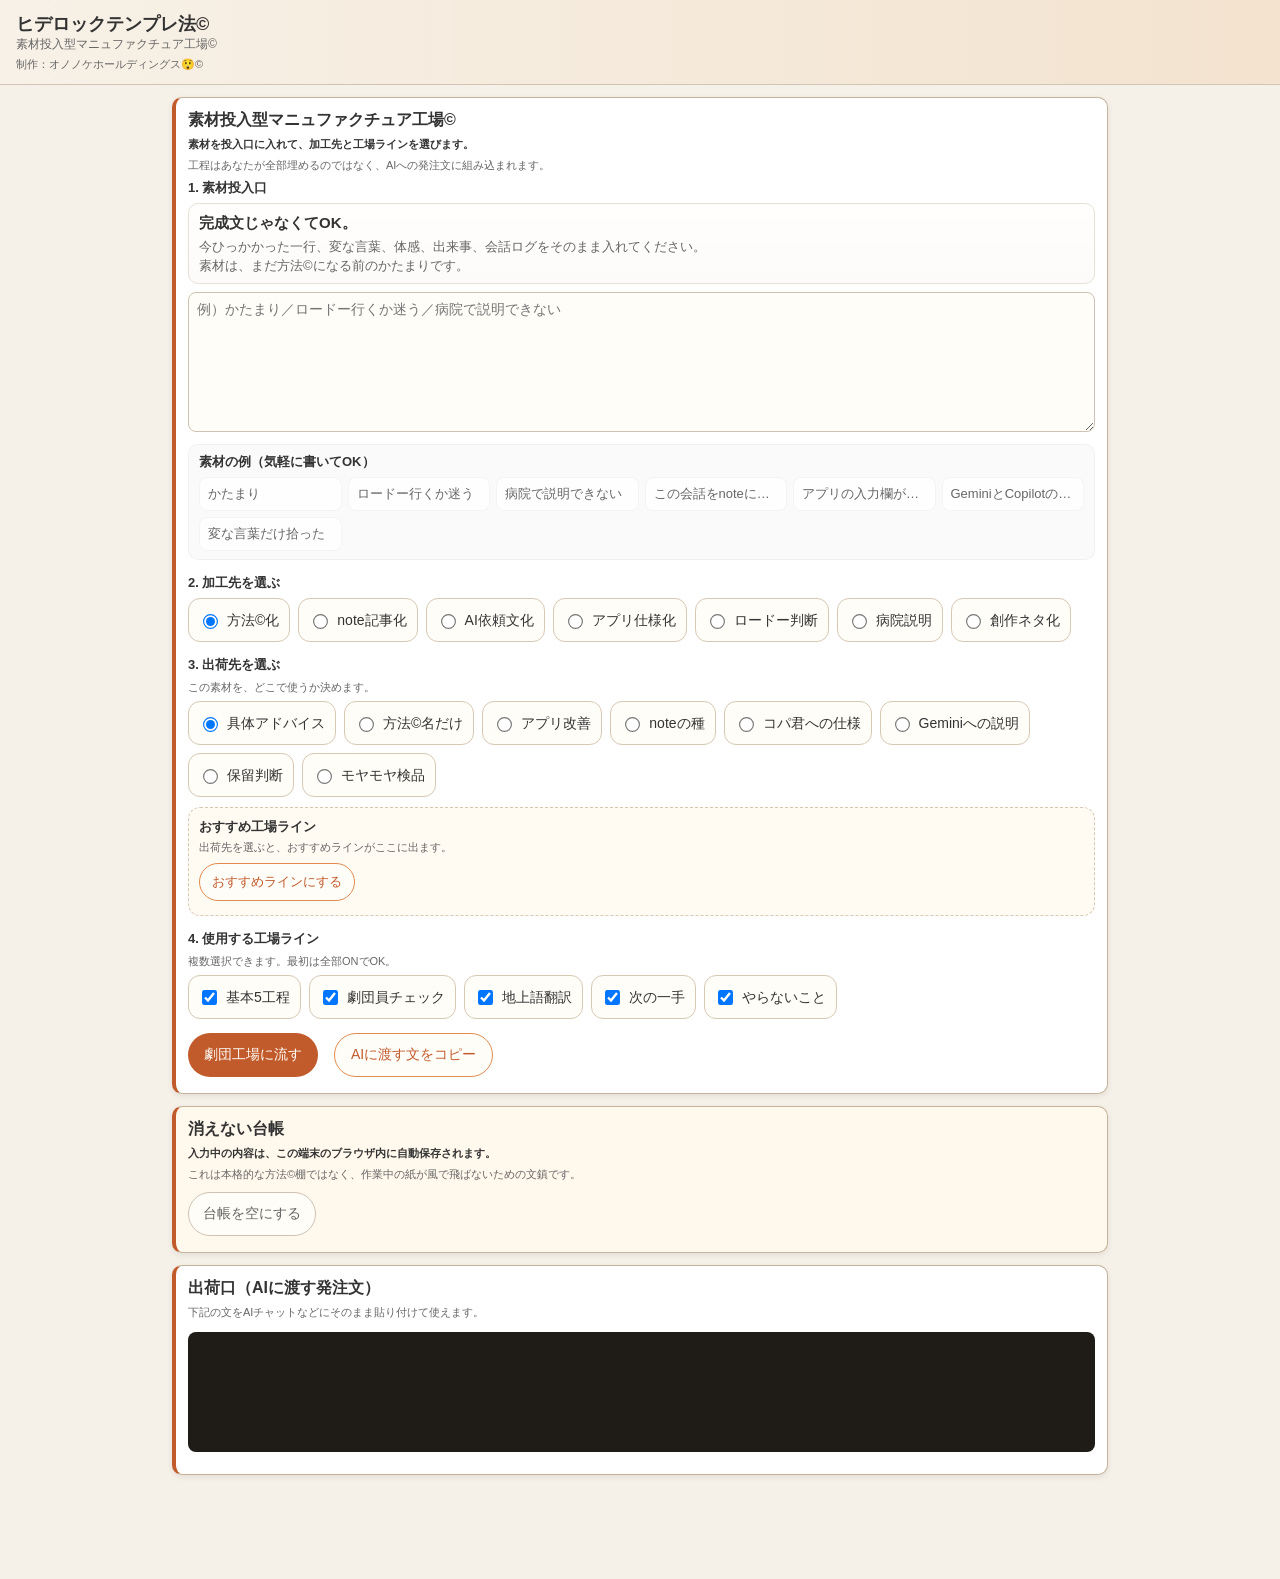
==== commit 6f4d6d40: "Add files via upload" ====
--- a/index.html
+++ b/index.html
@@ -1,333 +1,191 @@
-<!doctype html>
+<!DOCTYPE html>
 <html lang="ja">
 <head>
-  <meta charset="utf-8" />
-  <meta name="viewport" content="width=device-width, initial-scale=1, viewport-fit=cover" />
-  <title>フリーランス装備庫 v2.0</title>
-  <link rel="stylesheet" href="style.css?v=200" />
+  <meta charset="UTF-8">
+  <title>ヒデロックテンプレ法©️ - 素材投入型マニュファクチュア工場©️</title>
+  <meta name="viewport" content="width=device-width, initial-scale=1.0">
+  <link rel="stylesheet" href="style.css">
 </head>
 <body>
-  <div class="app-shell">
-    <header class="hero">
-      <div class="hero-topline">
-        <span class="badge">v2.0</span>
-        <span class="badge soft">GitHub Pages ready</span>
+<header class="app-header">
+  <div class="brand">
+    <span class="app-title">ヒデロックテンプレ法©️</span>
+    <span class="app-subtitle">素材投入型マニュファクチュア工場©️</span>
+  </div>
+  <div class="maker">制作：オノノケホールディングス😲©️</div>
+</header>
+
+<main class="app-main">
+  <section id="factory-section" class="card card-main factory-card">
+    <h2>素材投入型マニュファクチュア工場©️</h2>
+    <p class="hint strong-hint">素材を投入口に入れて、加工先と工場ラインを選びます。</p>
+    <p class="hint">工程はあなたが全部埋めるのではなく、AIへの発注文に組み込まれます。</p>
+
+    <label for="input-material" class="factory-label">1. 素材投入口</label>
+    <div class="material-help">
+      <strong>完成文じゃなくてOK。</strong>
+      <div class="material-help-body">
+        今ひっかかった一行、変な言葉、体感、出来事、会話ログをそのまま入れてください。<br>
+        素材は、まだ方法©️になる前のかたまりです。
       </div>
-      <h1>フリーランス装備庫</h1>
-      <p>フリーランス装備庫は、AI時代の仕事道具を全部覚えるためのアプリではありません。Slack、GitHub、Figma、Canvaなどの道具を、iPhoneだけで「見学する」「今日の一手を選ぶ」「相手に渡す形にする」ための訓練アプリです。v2.0では、納品タブで3つのお渡しレターを選べるようになりました。全部やらなくてOK。</p>
-      <div class="progress-box" aria-label="進捗">
-        <div class="progress-meta">
-          <span id="progressText">進捗を読み込み中</span>
-          <button id="resetBtn" class="link-button" type="button">リセット</button>
-        </div>
-        <div class="progress-track"><div id="progressBar" class="progress-bar"></div></div>
+    </div>
+    <textarea id="input-material" class="big-textarea" placeholder="例）かたまり／ロードー行くか迷う／病院で説明できない"></textarea>
+
+    <div class="material-examples" aria-label="素材の例">
+      <div class="examples-title">素材の例（気軽に書いてOK）</div>
+      <ul class="examples-list">
+        <li class="material-example-chip" data-material-example="かたまり" tabindex="0" role="button">かたまり</li>
+        <li class="material-example-chip" data-material-example="ロードー行くか迷う" tabindex="0" role="button">ロードー行くか迷う</li>
+        <li class="material-example-chip" data-material-example="病院で説明できない" tabindex="0" role="button">病院で説明できない</li>
+        <li class="material-example-chip" data-material-example="この会話をnoteにしたい" tabindex="0" role="button">この会話をnoteにしたい</li>
+        <li class="material-example-chip" data-material-example="アプリの入力欄が難しい" tabindex="0" role="button">アプリの入力欄が難しい</li>
+        <li class="material-example-chip" data-material-example="GeminiとCopilotの返事を整理したい" tabindex="0" role="button">GeminiとCopilotの返事を整理したい</li>
+        <li class="material-example-chip" data-material-example="変な言葉だけ拾った" tabindex="0" role="button">変な言葉だけ拾った</li>
+      </ul>
+    </div>
+
+    <div class="factory-group">
+      <div class="factory-label">2. 加工先を選ぶ</div>
+      <div class="factory-destinations" role="radiogroup" aria-label="加工先">
+        <label class="choice-pill"><input type="radio" name="factory-destination" value="method" checked> 方法©️化</label>
+        <label class="choice-pill"><input type="radio" name="factory-destination" value="note"> note記事化</label>
+        <label class="choice-pill"><input type="radio" name="factory-destination" value="ai_request"> AI依頼文化</label>
+        <label class="choice-pill"><input type="radio" name="factory-destination" value="spec"> アプリ仕様化</label>
+        <label class="choice-pill"><input type="radio" name="factory-destination" value="rodo"> ロードー判断</label>
+        <label class="choice-pill"><input type="radio" name="factory-destination" value="hospital"> 病院説明</label>
+        <label class="choice-pill"><input type="radio" name="factory-destination" value="creative"> 創作ネタ化</label>
       </div>
-    </header>
+    </div>
 
-    <main>
+    <div class="factory-group shipping-section">
+      <div class="factory-label">3. 出荷先を選ぶ</div>
+      <p class="hint">この素材を、どこで使うか決めます。</p>
+      <div class="factory-shipping-targets" role="radiogroup" aria-label="出荷先">
+        <label class="choice-pill"><input type="radio" name="shipping-target" value="advice" checked> 具体アドバイス</label>
+        <label class="choice-pill"><input type="radio" name="shipping-target" value="method_name"> 方法©️名だけ</label>
+        <label class="choice-pill"><input type="radio" name="shipping-target" value="app_improve"> アプリ改善</label>
+        <label class="choice-pill"><input type="radio" name="shipping-target" value="note_seed"> noteの種</label>
+        <label class="choice-pill"><input type="radio" name="shipping-target" value="copilot_spec"> コパ君への仕様</label>
+        <label class="choice-pill"><input type="radio" name="shipping-target" value="gemini_brief"> Geminiへの説明</label>
+        <label class="choice-pill"><input type="radio" name="shipping-target" value="hold_judge"> 保留判断</label>
+        <label class="choice-pill"><input type="radio" name="shipping-target" value="moyamoya_check"> モヤモヤ検品</label>
+      </div>
+    </div>
 
-      <section id="viewTour" class="view active" aria-labelledby="tourTitle">
-        <div id="roadmapContainer" class="roadmap-container" aria-label="フリーランスAI仕事ロードマップ"></div>
+    <div class="line-recommendation" id="line-recommendation">
+      <div class="recommend-title">おすすめ工場ライン</div>
+      <p id="line-recommendation-text" class="hint">出荷先を選ぶと、おすすめラインがここに出ます。</p>
+      <button id="apply-recommended-lines-button" class="secondary-button mini-button" type="button">おすすめラインにする</button>
+    </div>
 
-        <!-- v1.0 初見向け案内 -->
-        <div class="intro-card intro-start-card">
-          <p class="eyebrow">v1.0 guide</p>
-          <h2>はじめての人はここから</h2>
-          <ol class="intro-steps-list">
-            <li><strong>見学</strong>：仕事の流れをのぞき見する</li>
-            <li><strong>装備</strong>：道具の温度札を見る</li>
-            <li><strong>今日</strong>：今日の3ステップを選ぶ</li>
-            <li><strong>納品</strong>：相手に渡す提出文を作る</li>
-          </ol>
-        </div>
+    <div class="factory-group">
+      <div class="factory-label">4. 使用する工場ライン</div>
+      <p class="hint">複数選択できます。最初は全部ONでOK。</p>
+      <div class="factory-lines">
+        <label class="choice-pill"><input type="checkbox" id="line-basic5" checked> 基本5工程</label>
+        <label class="choice-pill"><input type="checkbox" id="line-theater" checked> 劇団員チェック</label>
+        <label class="choice-pill"><input type="checkbox" id="line-translate" checked> 地上語翻訳</label>
+        <label class="choice-pill"><input type="checkbox" id="line-next" checked> 次の一手</label>
+        <label class="choice-pill"><input type="checkbox" id="line-notdo" checked> やらないこと</label>
+      </div>
+    </div>
 
-        <div class="intro-card intro-tabs-card">
-          <p class="eyebrow">6 tabs</p>
-          <h2>6つのタブの役割</h2>
-          <ul class="intro-tabs-list">
-            <li><span>👁</span><strong>見学</strong>：仕事の1日の流れを見る</li>
-            <li><span>🔑</span><strong>共有</strong>：URL・権限・コメントの感覚を知る</li>
-            <li><span>🧰</span><strong>装備</strong>：道具ごとの距離感を見る</li>
-            <li><span>📍</span><strong>今日</strong>：今日の3ステップを選ぶ</li>
-            <li><span>📦</span><strong>納品</strong>：提出文を作る</li>
-            <li><span>🕵️</span><strong>監督</strong>：AI出力をそのまま貼らないために確認する</li>
-          </ul>
-        </div>
+    <div class="factory-actions">
+      <button id="flow-to-factory-button" class="primary-button factory-button" type="button">劇団工場に流す</button>
+      <button id="copy-button" class="secondary-button copy-button" type="button">AIに渡す文をコピー</button>
+    </div>
+  </section>
 
-        <div class="section-heading">
-          <div>
-            <p class="eyebrow">Work tour</p>
-            <h2 id="tourTitle">見学モード</h2>
-          </div>
-          <span id="tourCounter" class="badge soft">1/6</span>
-        </div>
-        <div id="tourPanel" class="tour-panel">
-          <p class="panel-lead">まずは道具名を覚えない。ホワイトカラーAI仕事の1日を、6枚の紙芝居で見る。</p>
-          <div id="tourSlide" class="tour-slide" aria-live="polite"></div>
-          <div class="tour-actions">
-            <button id="tourPrevBtn" class="ghost-button" type="button">前へ</button>
-            <button id="tourNextBtn" class="primary-button" type="button">次へ</button>
-            <button id="tourGearBtn" class="mini-button" type="button">関連装備を見る</button>
-          </div>
-        </div>
-      </section>
+  <section class="card info-card">
+    <h2>消えない台帳</h2>
+    <p class="hint strong-hint">入力中の内容は、この端末のブラウザ内に自動保存されます。</p>
+    <p class="hint">これは本格的な方法©️棚ではなく、作業中の紙が風で飛ばないための文鎮です。</p>
+    <div class="draft-tools">
+      <button id="clear-draft-button" class="secondary-button clear-draft-btn" type="button">台帳を空にする</button>
+    </div>
+  </section>
 
-      <section id="viewShare" class="view" aria-labelledby="shareTitle">
-        <div class="section-heading">
-          <div>
-            <p class="eyebrow">Share simulator</p>
-            <h2 id="shareTitle">共有タブ</h2>
-          </div>
-          <span class="badge soft">鍵と権限</span>
-        </div>
-        <div class="share-intro panel">
-          <p class="panel-lead">共有は、ファイルを投げることだけではない。ネット上の部屋へ入る「鍵」を相手に渡すこと。見るだけ、コメント、編集、画面共有、公開URLを押して体感する。</p>
-        </div>
-        <div id="shareContainer" class="share-grid"></div>
-      </section>
+  <section class="card card-output">
+    <h2>出荷口（AIに渡す発注文）</h2>
+    <p class="hint">下記の文をAIチャットなどにそのまま貼り付けて使えます。</p>
+    <pre id="output-text" class="output-box"></pre>
+  </section>
 
-      <section id="viewGear" class="view" aria-labelledby="gearTitle">
-        <div class="section-heading">
-          <div>
-            <p class="eyebrow">Gear cards</p>
-            <h2 id="gearTitle">装備リスト</h2>
-          </div>
-          <button id="copyAllBtn" class="mini-button" type="button">今日の装備文をコピー</button>
-        </div>
-        <div id="filterRow" class="filter-row" aria-label="カテゴリ絞り込み"></div>
-        <div id="gearGrid" class="gear-grid"></div>
-      </section>
+  <section class="legacy-manual-section hidden" aria-hidden="true">
+    <section class="card-group">
+      <h2>旧・基本工程カード</h2>
+      <div class="card">
+        <h3>1. 拾う</h3>
+        <p class="hint">素材のどこが「変」か、どこを拾いたいか。</p>
+        <textarea id="step-pick" class="big-textarea"></textarea>
+      </div>
+      <div class="card">
+        <h3>2. 名前をつける</h3>
+        <p class="hint">呼べるあだ名・ラベル・技名など。</p>
+        <textarea id="step-name" class="big-textarea"></textarea>
+      </div>
+      <div class="card">
+        <h3>3. レイヤー分解</h3>
+        <p class="hint">身体 / 現実 / 創作 / 仕事 / AI / 社会語 に分けてみる。</p>
+        <textarea id="step-layer" class="big-textarea"></textarea>
+      </div>
+      <div class="card">
+        <h3>4. 地上語へ翻訳</h3>
+        <p class="hint">他人やAIに渡せる説明文にする。</p>
+        <textarea id="step-translate" class="big-textarea"></textarea>
+      </div>
+      <div class="card">
+        <h3>5. 方法©️化</h3>
+        <p class="hint">次回も使える「工程」として書き出す。</p>
+        <textarea id="step-method" class="big-textarea"></textarea>
+      </div>
+    </section>
 
+    <section class="card-group">
+      <h2>旧・劇団員検査レイヤー</h2>
+      <div class="card crew-card"><h3>✍️ 文脈翻訳者</h3><textarea id="crew-context" class="medium-textarea"></textarea></div>
+      <div class="card crew-card"><h3>👨🏻‍🔧 工夫さん</h3><textarea id="crew-kufu" class="medium-textarea"></textarea></div>
+      <div class="card crew-card"><h3>⚖️ マルクスAI</h3><textarea id="crew-marx" class="medium-textarea"></textarea></div>
+      <div class="card crew-card"><h3>💰 商人AI</h3><textarea id="crew-merchant" class="medium-textarea"></textarea></div>
+      <div class="card crew-card"><h3>🚧 現実君</h3><textarea id="crew-reality" class="medium-textarea"></textarea></div>
+      <div class="card crew-card"><h3>🐰 ねむうさ品質管理課</h3><textarea id="crew-sleepy" class="medium-textarea"></textarea></div>
+      <div class="card crew-card"><h3>👵🏻🔍 詐欺見抜き婆さん</h3><textarea id="crew-fraud" class="medium-textarea"></textarea></div>
+      <div class="card crew-card"><h3>🦅 競争手を見る鷹</h3><textarea id="crew-competition" class="medium-textarea"></textarea></div>
+      <div class="card crew-card"><h3>🎩 Hiderock Japan</h3><textarea id="crew-hiderock" class="medium-textarea"></textarea></div>
+    </section>
 
+    <section class="card">
+      <h2>旧・最終判定</h2>
+      <select id="final-decision" class="select-large">
+        <option value="">選択してください</option>
+        <option value="出荷">出荷</option>
+        <option value="小さく試す">小さく試す</option>
+        <option value="保留">保留</option>
+        <option value="棚戻し">棚戻し</option>
+        <option value="今はやらない">今はやらない</option>
+      </select>
+    </section>
 
-      <section id="viewStory" class="view" aria-labelledby="storyAppName">
-        <div class="section-heading story-section-heading">
-          <div>
-            <p class="eyebrow">Operation story</p>
-            <h2 id="storyAppName">操作紙芝居</h2>
-          </div>
-          <span id="storyCounter" class="badge soft">1/1</span>
-        </div>
-        <div class="story-frame">
-          <div class="story-header">
-            <div class="story-app-label" id="storyAppLabel"></div>
-            <h3 class="story-step-title" id="storyStepTitle"></h3>
-            <p class="story-step-body" id="storyStepBody"></p>
-          </div>
+    <section class="card-group">
+      <div class="card">
+        <h2>旧・次の一手</h2>
+        <textarea id="next-action" class="medium-textarea"></textarea>
+      </div>
+      <div class="card">
+        <h2>旧・やらないこと</h2>
+        <textarea id="not-do" class="medium-textarea"></textarea>
+      </div>
+    </section>
 
-          <div class="story-mock" id="storyMock" aria-live="polite"></div>
+    <div class="hidden" aria-hidden="true">
+      <button id="generate-quick-button" type="button">素材ワンパン生成</button>
+      <button id="generate-full-button" type="button">全部入り生成</button>
+    </div>
+  </section>
+</main>
 
-          <div class="story-footer">
-            <div class="story-learn" id="storyLearn"></div>
-            <div class="story-finish" id="storyFinish"></div>
-            <div class="story-actions">
-              <button id="storyPrev" class="ghost-button" type="button">前へ</button>
-              <button id="storyNext" class="primary-button" type="button">次へ</button>
-              <button id="storyBack" class="mini-button" type="button">装備に戻る</button>
-            </div>
-          </div>
-        </div>
-      </section>
+<div id="toast" class="toast">コピーしました。</div>
 
-      <section id="viewToday" class="view" aria-labelledby="todayTitle">
-        <div class="section-heading">
-          <div>
-            <p class="eyebrow">Today mission</p>
-            <h2 id="todayTitle">今日の一手</h2>
-          </div>
-        </div>
-        <!-- v0.7 今日の装備ルート -->
-        <div class="panel daily-route-panel">
-          <p class="eyebrow">v0.7.1 Daily route</p>
-          <h3>🧭 今日の装備ルート</h3>
-          <p class="panel-lead">今の状態に近いものを1つ選ぶだけ。全部やらなくてOK。今日はこれだけ、の3ステップを出す。</p>
-          <div id="dailyRoutes" class="daily-routes-grid" aria-label="今日の装備ルート選択">
-            <button class="daily-route-btn route-hold" data-route="hold" type="button"><span>🧊</span><strong>省エネ</strong><small>閉じてもOK</small></button>
-            <button class="daily-route-btn route-watch" data-route="watch" type="button"><span>👀</span><strong>見る</strong><small>形だけ見る</small></button>
-            <button class="daily-route-btn route-try" data-route="try" type="button"><span>👆</span><strong>さわる</strong><small>1回だけ試す</small></button>
-            <button class="daily-route-btn route-core" data-route="core" type="button"><span>🧰</span><strong>本線</strong><small>公開を確認</small></button>
-          </div>
-          <div id="dailyRouteSteps" class="daily-route-steps" aria-live="polite">
-            <div class="daily-route-empty">今の状態に近いボタンを1つ押すと、今日の3ステップが出ます。</div>
-          </div>
-        </div>
-
-        <div class="panel">
-          <p class="panel-lead">今の地上条件を押すと、5分から15分の練習に変換する。</p>
-          <div id="conditionButtons" class="condition-grid"></div>
-          <div class="result-card">
-            <p class="eyebrow">出力</p>
-            <h3 id="todayOutputTitle">まだ未選択</h3>
-            <p id="todayOutputText">「iPhoneだけ」「ChromePCあり」「しんどい」などを押す。</p>
-            <div class="button-row">
-              <button id="copyMissionBtn" class="primary-button" type="button">AIに渡す文をコピー</button>
-              <button id="completeMissionBtn" class="ghost-button" type="button">今日やった</button>
-            </div>
-          </div>
-        </div>
-      </section>
-
-      <section id="viewDelivery" class="view" aria-labelledby="deliveryTitle">
-        <div class="section-heading">
-          <div>
-            <p class="eyebrow">Delivery pack</p>
-            <h2 id="deliveryTitle">納品パック</h2>
-          </div>
-          <button id="copyDeliveryBtn" class="mini-button" type="button">納品文をコピー</button>
-        </div>
-        <div class="panel">
-          <p class="panel-lead">作品を仕事っぽく見せるための最小セット。全部ではなく、まず3つ押せたら勝ち。</p>
-          <div id="deliveryChecklist" class="checklist"></div>
-        </div>
-
-
-        <!-- v0.9 納品パック入力版 -->
-        <div id="deliveryDraftContainer" class="delivery-draft-card" aria-labelledby="deliveryDraftTitle">
-          <p class="eyebrow">v2.0 Delivery Letters</p>
-          <h3 id="deliveryDraftTitle">3つのお渡しレターモード</h3>
-          <p class="delivery-draft-lead">同じ入力内容から、初回提出・修正提出・途中共有の3種類の提出文を作る。</p>
-
-          <div class="delivery-switch" role="group" aria-label="納品パック入力切り替え">
-            <button id="deliveryInputBtn" class="delivery-switch-btn active" type="button">✏️ 入力する</button>
-            <button id="deliveryPreviewBtn" class="delivery-switch-btn" type="button">👀 完成文を見る</button>
-          </div>
-
-          <div id="deliveryInputView">
-            <div class="delivery-input-section">
-              <div class="delivery-input-title">公開URL</div>
-              <input id="input-url" type="text" value="https://hiderock61.github.io/" />
-            </div>
-
-            <div class="delivery-input-section">
-              <div class="delivery-input-title">一言説明</div>
-              <textarea id="input-oneword">iPhoneだけで、AI時代の仕事道具・今日の進め方・納品の型を学べるフリーランス訓練アプリ。</textarea>
-            </div>
-
-            <div class="delivery-input-section">
-              <div class="delivery-input-title">できること（3つ）</div>
-              <input id="input-feature1" type="text" value="Slack、Figma、VS Codeなどの仕事道具を紙芝居で見学できる" />
-              <input id="input-feature2" type="text" value="温度札で、今やる装備・眺めるだけの装備・スルーしてよい装備を分けられる" />
-              <input id="input-feature3" type="text" value="今日の状態に合わせて、省エネ／見る／さわる／本線の3ステップを選べる" />
-            </div>
-
-            <div class="delivery-input-section">
-              <div class="delivery-input-title">今回の更新点（3つ）</div>
-              <input id="input-update1" type="text" value="v2.0で3つのお渡しレターモードを追加" />
-              <input id="input-update2" type="text" value="初回提出・修正提出・途中共有を切り替えられるようにした" />
-              <input id="input-update3" type="text" value="入力欄は増やさず、出力文だけを状況別に切り替える設計にした" />
-            </div>
-
-            <div class="delivery-input-section">
-              <div class="delivery-input-title">見てほしい場所（3つ）</div>
-              <input id="input-focus1" type="text" value="トップのはじめての人向け案内" />
-              <input id="input-focus2" type="text" value="6つのタブの役割カード" />
-              <input id="input-focus3" type="text" value="納品タブのお渡しパック入力版" />
-            </div>
-
-            <div class="delivery-input-section">
-              <div class="delivery-input-title">次に相談したいこと（3つ）</div>
-              <input id="input-next1" type="text" value="初見の人にアプリの目的が伝わるか" />
-              <input id="input-next2" type="text" value="最初にどのタブを見ればいいか伝わるか" />
-              <input id="input-next3" type="text" value="提出文が相手に確認しやすい文章になっているか" />
-            </div>
-          </div>
-
-          <div id="deliveryPreviewView" style="display:none;">
-            <!-- v2.0：3つのお渡しレターモード -->
-            <div class="delivery-mode-buttons" role="group" aria-label="お渡しレターの種類">
-              <button class="delivery-mode-btn active" data-mode="initial" type="button">📦 初回提出</button>
-              <button class="delivery-mode-btn" data-mode="fix" type="button">🛠 修正提出</button>
-              <button class="delivery-mode-btn" data-mode="share" type="button">🚧 途中共有</button>
-            </div>
-            <pre id="deliveryPreviewText" class="delivery-preview-box"></pre>
-            <button id="copyDeliveryDraftText" class="delivery-copy-btn" type="button">提出文をコピーする</button>
-            <div id="deliveryDraftCopyStatus" class="delivery-copy-status" role="status" aria-live="polite"></div>
-          </div>
-        </div>
-
-        <!-- v0.8 納品パック -->
-        <div id="deliveryPack" class="delivery-pack-card" aria-labelledby="deliveryPackTitle">
-          <p class="eyebrow">v0.8 Delivery Pack</p>
-          <h3 id="deliveryPackTitle">成果物カード</h3>
-          <p class="delivery-pack-lead">公開URLだけでなく、相手が確認しやすい形で渡すための提出セット。</p>
-
-          <div class="delivery-section">
-            <div class="delivery-title">公開URL</div>
-            <div id="delivery-url" class="delivery-body"></div>
-          </div>
-
-          <div class="delivery-section">
-            <div class="delivery-title">スクショ候補（3枚）</div>
-            <ul id="delivery-screenshots" class="delivery-list"></ul>
-          </div>
-
-          <div class="delivery-section">
-            <div class="delivery-title">一言説明</div>
-            <div id="delivery-oneword" class="delivery-body"></div>
-          </div>
-
-          <div class="delivery-section">
-            <div class="delivery-title">できること（3つ）</div>
-            <ul id="delivery-features" class="delivery-list"></ul>
-          </div>
-
-          <div class="delivery-section">
-            <div class="delivery-title">今回の更新点</div>
-            <ul id="delivery-updates" class="delivery-list"></ul>
-          </div>
-
-          <div class="delivery-section">
-            <div class="delivery-title">見てほしい場所</div>
-            <ul id="delivery-focus" class="delivery-list"></ul>
-          </div>
-
-          <div class="delivery-section">
-            <div class="delivery-title">次に相談したいこと</div>
-            <ul id="delivery-next" class="delivery-list"></ul>
-          </div>
-
-          <button id="copyDeliveryPackBtn" class="delivery-copy-btn" type="button">提出文をコピーする</button>
-          <div id="deliveryCopyStatus" class="delivery-copy-status" role="status" aria-live="polite"></div>
-        </div>
-
-        <div class="board-template">
-          <p class="eyebrow">Miro風 1枚作戦ボード</p>
-          <h3>自分のアプリを説明できる形にする6問</h3>
-          <ol>
-            <li>誰が困っている？</li>
-            <li>何に困っている？</li>
-            <li>どのボタンを押す？</li>
-            <li>AIに何を渡す？</li>
-            <li>何が返ってくる？</li>
-            <li>完了形は何？</li>
-          </ol>
-        </div>
-      </section>
-
-      <section id="viewPrompt" class="view" aria-labelledby="directorTitle">
-        <div id="directorContainer"></div>
-      </section>
-    </main>
-
-    <nav class="tabbar" aria-label="画面切り替え">
-      <button class="tab active" data-view="viewTour" type="button">👁️<span>見学</span></button>
-      <button class="tab" data-view="viewShare" type="button">🔑<span>共有</span></button>
-      <button class="tab" data-view="viewGear" type="button">🧰<span>装備</span></button>
-      <button class="tab" data-view="viewToday" type="button">📍<span>今日</span></button>
-      <button class="tab" data-view="viewDelivery" type="button">📦<span>納品</span></button>
-      <button class="tab" data-view="viewPrompt" type="button">🕵️<span>監督</span></button>
-    </nav>
-  </div>
-
-  <dialog id="gearDialog" class="gear-dialog">
-    <form method="dialog">
-      <button class="dialog-close" aria-label="閉じる">×</button>
-    </form>
-    <div id="dialogContent"></div>
-  </dialog>
-
-  <div id="toast" class="toast" role="status" aria-live="polite">コピーした</div>
-
-  <script src="script.js?v=200"></script>
+<script src="script.js"></script>
 </body>
 </html>
--- a/style.css
+++ b/style.css
@@ -1,1767 +1,511 @@
 :root {
-  --bg: #090b12;
-  --bg2: #101522;
-  --panel: rgba(255, 255, 255, 0.075);
-  --panel2: rgba(255, 255, 255, 0.105);
-  --text: #f4f7fb;
-  --muted: #a9b4c7;
-  --line: rgba(255, 255, 255, 0.14);
-  --accent: #72ffb9;
-  --accent2: #ffd36e;
-  --danger: #ff7b8e;
-  --shadow: 0 22px 70px rgba(0, 0, 0, 0.45);
-  --radius: 22px;
-  --safe-bottom: env(safe-area-inset-bottom, 0px);
-}
-
-* { box-sizing: border-box; }
-html { min-height: 100%; background: var(--bg); }
+  --bg-main: #f5f0e8;
+  --bg-card: #ffffff;
+  --bg-card-alt: #f9f3ea;
+  --border-card: #c7b39a;
+  --accent: #c25b2b;
+  --accent-soft: #e28b4f;
+  --text-main: #333333;
+  --text-muted: #666666;
+  --shadow-soft: 0 2px 6px rgba(0,0,0,0.08);
+  --radius-card: 10px;
+  --radius-pill: 999px;
+  --font-main: -apple-system, BlinkMacSystemFont, "Helvetica Neue", "Segoe UI", sans-serif;
+}
+
+* {
+  box-sizing: border-box;
+}
+
 body {
   margin: 0;
-  min-height: 100%;
-  color: var(--text);
-  font-family: system-ui, -apple-system, BlinkMacSystemFont, "Segoe UI", sans-serif;
-  background:
-    radial-gradient(circle at 15% 5%, rgba(114, 255, 185, 0.18), transparent 34%),
-    radial-gradient(circle at 85% 12%, rgba(255, 211, 110, 0.14), transparent 28%),
-    linear-gradient(180deg, #080a12 0%, #0d1220 52%, #070911 100%);
-}
-
-button, a { -webkit-tap-highlight-color: transparent; }
-button { font: inherit; }
-a { color: inherit; }
-
-.app-shell {
-  width: min(960px, 100%);
-  margin: 0 auto;
-  padding: 18px 14px calc(86px + var(--safe-bottom));
-}
-
-.hero {
-  position: relative;
-  overflow: hidden;
-  border: 1px solid var(--line);
-  border-radius: 30px;
-  padding: 22px;
-  background:
-    linear-gradient(135deg, rgba(255,255,255,0.11), rgba(255,255,255,0.045)),
-    repeating-linear-gradient(90deg, rgba(255,255,255,0.035) 0 1px, transparent 1px 32px);
-  box-shadow: var(--shadow);
-}
-.hero:after {
-  content: "";
-  position: absolute;
-  inset: auto -10% -45% 8%;
-  height: 120px;
-  background: linear-gradient(90deg, transparent, rgba(114,255,185,0.38), transparent);
-  transform: rotate(-6deg);
-  filter: blur(28px);
-}
-.hero-topline { display: flex; gap: 8px; flex-wrap: wrap; position: relative; z-index: 1; }
-.badge {
-  display: inline-flex;
-  align-items: center;
-  min-height: 28px;
-  padding: 4px 10px;
-  border: 1px solid rgba(114, 255, 185, 0.36);
-  border-radius: 999px;
+  padding: 0;
+  font-family: var(--font-main);
+  background: var(--bg-main);
+  color: var(--text-main);
+}
+
+.app-header {
+  padding: 12px 16px;
+  border-bottom: 1px solid #d0c4b5;
+  background: linear-gradient(90deg, #f7f1e7, #f3e3cf);
+  display: flex;
+  flex-direction: column;
+  gap: 4px;
+}
+
+.brand {
+  display: flex;
+  flex-direction: column;
+}
+
+.app-title {
+  font-size: 18px;
+  font-weight: 700;
+}
+
+.app-subtitle {
+  font-size: 12px;
+  color: var(--text-muted);
+}
+
+.maker {
+  font-size: 11px;
+  color: var(--text-muted);
+}
+
+.app-main {
+  padding: 12px;
+  max-width: 960px;
+  margin: 0 auto 80px;
+}
+
+.card,
+.card-main {
+  background: var(--bg-card);
+  border: 1px solid var(--border-card);
+  border-radius: var(--radius-card);
+  box-shadow: var(--shadow-soft);
+  padding: 12px;
+  margin-bottom: 12px;
+}
+
+.card-main {
+  border-left: 4px solid var(--accent-soft);
+}
+
+.card-group > .card {
+  margin-bottom: 10px;
+}
+
+.card-group > h2 {
+  margin: 8px 4px 8px;
+  font-size: 15px;
+}
+
+h2 {
+  font-size: 16px;
+  margin: 0 0 6px;
+}
+
+h3 {
+  font-size: 14px;
+  margin: 0 0 4px;
+}
+
+.hint {
+  font-size: 11px;
+  color: var(--text-muted);
+  margin: 0 0 6px;
+}
+
+.big-textarea,
+.medium-textarea {
+  width: 100%;
+  border-radius: 8px;
+  border: 1px solid #cfc2b3;
+  padding: 8px;
+  font-size: 14px;
+  font-family: var(--font-main);
+  resize: vertical;
+  background: #fffdf8;
+}
+
+.big-textarea {
+  min-height: 140px;
+}
+
+.medium-textarea {
+  min-height: 90px;
+}
+
+.big-textarea:focus,
+.medium-textarea:focus,
+.select-large:focus {
+  outline: none;
+  border-color: var(--accent-soft);
+  box-shadow: 0 0 0 2px rgba(194, 91, 43, 0.15);
+}
+
+.crew-card {
+  background: var(--bg-card-alt);
+}
+
+.select-large {
+  width: 100%;
+  padding: 10px;
+  font-size: 14px;
+  border-radius: 8px;
+  border: 1px solid #cfc2b3;
+  background: #fffdf8;
+}
+
+.card-output {
+  border-left: 4px solid var(--accent);
+}
+
+.output-box {
+  background: #1f1b16;
+  color: #f7f1e7;
+  padding: 10px;
+  border-radius: 8px;
+  font-size: 12px;
+  white-space: pre-wrap;
+  word-wrap: break-word;
+  min-height: 120px;
+  margin-bottom: 10px;
+}
+
+.primary-button,
+.secondary-button {
+  display: inline-block;
+  padding: 10px 16px;
+  font-size: 14px;
+  border-radius: var(--radius-pill);
+  border: none;
+  cursor: pointer;
+  margin-right: 8px;
+  margin-bottom: 4px;
+}
+
+.primary-button {
+  background: var(--accent);
+  color: #fffdf8;
+}
+
+.secondary-button {
+  background: #fffdf8;
   color: var(--accent);
-  background: rgba(114, 255, 185, 0.075);
-  font-size: 12px;
-  letter-spacing: 0.04em;
-}
-.badge.soft { color: var(--accent2); border-color: rgba(255, 211, 110, 0.34); background: rgba(255, 211, 110, 0.08); }
-.hero h1 { margin: 16px 0 8px; font-size: clamp(28px, 8vw, 52px); letter-spacing: -0.05em; position: relative; z-index: 1; }
-.hero p { margin: 0; color: var(--muted); line-height: 1.75; position: relative; z-index: 1; }
-
-.progress-box {
-  margin-top: 18px;
-  padding: 12px;
-  border: 1px solid var(--line);
-  border-radius: 18px;
-  background: rgba(0, 0, 0, 0.24);
-  position: relative;
-  z-index: 1;
-}
-.progress-meta { display: flex; justify-content: space-between; align-items: center; gap: 12px; color: var(--muted); font-size: 13px; }
-.progress-track { height: 10px; margin-top: 10px; border-radius: 999px; background: rgba(255,255,255,0.1); overflow: hidden; }
-.progress-bar { width: 0; height: 100%; border-radius: inherit; background: linear-gradient(90deg, var(--accent), var(--accent2)); transition: width 260ms ease; }
-
-main { margin-top: 18px; }
-.view { display: none; }
-.view.active { display: block; animation: rise 210ms ease both; }
-@keyframes rise { from { opacity: 0; transform: translateY(7px); } to { opacity: 1; transform: translateY(0); } }
-
-.section-heading { display: flex; align-items: center; justify-content: space-between; gap: 12px; margin: 22px 2px 12px; }
-.section-heading h2 { margin: 2px 0 0; font-size: 24px; letter-spacing: -0.03em; }
-.eyebrow { margin: 0; color: var(--accent); text-transform: uppercase; letter-spacing: 0.1em; font-size: 11px; font-weight: 800; }
-
-.link-button, .mini-button, .primary-button, .ghost-button {
-  border: 0;
-  border-radius: 999px;
-  cursor: pointer;
-  color: var(--text);
-}
-.link-button { color: var(--muted); background: transparent; text-decoration: underline; text-underline-offset: 3px; padding: 4px; }
-.mini-button { padding: 9px 12px; background: var(--panel2); border: 1px solid var(--line); font-size: 13px; }
-.primary-button { padding: 12px 16px; background: linear-gradient(90deg, rgba(114,255,185,0.95), rgba(255,211,110,0.95)); color: #061016; font-weight: 800; }
-.ghost-button { padding: 12px 16px; background: rgba(255,255,255,0.08); border: 1px solid var(--line); }
-
-.filter-row { display: flex; gap: 8px; overflow-x: auto; padding: 2px 0 12px; scrollbar-width: none; }
-.filter-row::-webkit-scrollbar { display: none; }
-.filter-chip {
-  flex: 0 0 auto;
-  border: 1px solid var(--line);
-  background: rgba(255,255,255,0.07);
-  color: var(--text);
-  border-radius: 999px;
-  padding: 9px 12px;
-  cursor: pointer;
-}
-.filter-chip.active { border-color: rgba(114,255,185,0.7); background: rgba(114,255,185,0.13); color: var(--accent); }
-
-.gear-grid { display: grid; grid-template-columns: 1fr; gap: 12px; }
-.gear-card {
-  position: relative;
-  overflow: hidden;
-  min-height: 170px;
-  border: 1px solid var(--line);
-  border-radius: var(--radius);
-  padding: 16px;
-  background: linear-gradient(135deg, rgba(255,255,255,0.11), rgba(255,255,255,0.045));
-  box-shadow: 0 12px 38px rgba(0,0,0,0.24);
-}
-.gear-card:before {
-  content: "";
-  position: absolute;
-  width: 130px;
-  height: 130px;
-  border-radius: 999px;
-  right: -48px;
-  top: -45px;
-  background: rgba(114,255,185,0.12);
-  filter: blur(4px);
-}
-.gear-head { display: flex; justify-content: space-between; gap: 12px; position: relative; z-index: 1; }
-.gear-icon { font-size: 30px; }
-.gear-card h3 { margin: 8px 0 5px; font-size: 22px; letter-spacing: -0.02em; position: relative; z-index: 1; }
-.gear-card p { margin: 0; color: var(--muted); line-height: 1.65; position: relative; z-index: 1; }
-.gear-meta { display: flex; gap: 8px; flex-wrap: wrap; margin-top: 14px; position: relative; z-index: 1; }
-.pill { display: inline-flex; align-items: center; border: 1px solid var(--line); border-radius: 999px; padding: 5px 8px; color: var(--muted); font-size: 12px; background: rgba(0,0,0,0.22); }
-.pill.done { color: var(--accent); border-color: rgba(114,255,185,0.45); }
-.card-actions { display: grid; grid-template-columns: 1fr 1fr; gap: 8px; margin-top: 14px; position: relative; z-index: 1; }
-.card-actions button { border-radius: 14px; padding: 11px 8px; border: 1px solid var(--line); background: rgba(255,255,255,0.08); color: var(--text); cursor: pointer; }
-.card-actions button.done { background: rgba(114,255,185,0.13); color: var(--accent); border-color: rgba(114,255,185,0.45); }
-
-.panel, .board-template, .prompt-card, .result-card {
-  border: 1px solid var(--line);
-  border-radius: var(--radius);
-  background: var(--panel);
-  padding: 16px;
-  box-shadow: 0 12px 36px rgba(0,0,0,0.2);
-}
-.panel-lead { margin: 0 0 14px; color: var(--muted); line-height: 1.75; }
-.condition-grid { display: grid; grid-template-columns: repeat(2, 1fr); gap: 10px; }
-.condition-grid button {
-  min-height: 76px;
-  padding: 12px;
-  border: 1px solid var(--line);
-  border-radius: 18px;
-  background: rgba(255,255,255,0.08);
-  color: var(--text);
-  text-align: left;
-  cursor: pointer;
-}
-.condition-grid button.active { border-color: rgba(114,255,185,0.72); background: rgba(114,255,185,0.12); }
-.result-card { margin-top: 14px; }
-.result-card h3 { margin: 6px 0 8px; }
-.result-card p { color: var(--muted); line-height: 1.7; }
-.button-row { display: flex; flex-wrap: wrap; gap: 10px; margin-top: 12px; }
-
-.checklist { display: grid; gap: 10px; }
-.check-item {
-  display: grid;
-  grid-template-columns: 34px 1fr;
-  gap: 10px;
-  align-items: start;
-  border: 1px solid var(--line);
-  border-radius: 16px;
-  padding: 12px;
-  background: rgba(255,255,255,0.06);
-  cursor: pointer;
-}
-.check-dot {
-  display: grid;
-  place-items: center;
-  width: 30px;
-  height: 30px;
-  border-radius: 999px;
-  border: 1px solid var(--line);
-  color: transparent;
-}
-.check-item.done .check-dot { color: #061016; background: var(--accent); border-color: var(--accent); }
-.check-item h3 { margin: 1px 0 4px; font-size: 16px; }
-.check-item p { margin: 0; color: var(--muted); line-height: 1.55; font-size: 14px; }
-.board-template { margin-top: 14px; }
-.board-template h3 { margin: 6px 0 10px; }
-.board-template ol { margin: 0; padding-left: 22px; color: var(--muted); line-height: 1.8; }
-
-.prompt-stack { display: grid; gap: 12px; }
-.prompt-card h3 { margin: 0 0 6px; }
-.prompt-card p { margin: 0 0 12px; color: var(--muted); line-height: 1.65; }
-
-.tabbar {
-  position: fixed;
-  left: 50%;
-  bottom: calc(12px + var(--safe-bottom));
-  transform: translateX(-50%);
-  width: min(560px, calc(100% - 24px));
-  display: grid;
-  grid-template-columns: repeat(6, 1fr);
-  gap: 6px;
-  padding: 8px;
-  border: 1px solid var(--line);
-  border-radius: 24px;
-  background: rgba(10, 13, 23, 0.82);
-  backdrop-filter: blur(18px);
-  box-shadow: var(--shadow);
-  z-index: 10;
-}
-.tab {
-  border: 0;
-  border-radius: 17px;
-  padding: 9px 4px;
-  background: transparent;
-  color: var(--muted);
-  cursor: pointer;
-  display: grid;
-  gap: 2px;
-  justify-items: center;
-  font-size: 18px;
-}
-.tab span { font-size: 11px; }
-.tab.active { background: rgba(114,255,185,0.13); color: var(--accent); }
-
-.gear-dialog {
-  width: min(720px, calc(100% - 22px));
-  max-height: min(82vh, 760px);
-  border: 1px solid var(--line);
-  border-radius: 26px;
-  color: var(--text);
-  background: #0d1320;
-  box-shadow: var(--shadow);
-  padding: 0;
-  overflow: hidden;
-}
-.gear-dialog::backdrop { background: rgba(0,0,0,0.62); backdrop-filter: blur(4px); }
-.dialog-close {
-  position: absolute;
-  top: 10px;
-  right: 10px;
-  z-index: 2;
-  width: 40px;
-  height: 40px;
-  border: 1px solid var(--line);
-  border-radius: 999px;
-  background: rgba(255,255,255,0.08);
-  color: var(--text);
-  cursor: pointer;
-}
-.dialog-inner { padding: 22px; max-height: 82vh; overflow: auto; }
-.dialog-title { display: flex; align-items: center; gap: 12px; margin-bottom: 10px; }
-.dialog-title .gear-icon { font-size: 38px; }
-.dialog-title h2 { margin: 0; font-size: 26px; }
-.dialog-section { border-top: 1px solid var(--line); padding-top: 14px; margin-top: 14px; }
-.dialog-section h3 { margin: 0 0 8px; font-size: 16px; color: var(--accent2); }
-.dialog-section p, .dialog-section li { color: var(--muted); line-height: 1.72; }
-.dialog-section ul { margin: 0; padding-left: 20px; }
-.dialog-links { display: grid; grid-template-columns: 1fr; gap: 9px; margin-top: 10px; }
-.dialog-links a { display: block; padding: 12px; border: 1px solid var(--line); border-radius: 14px; background: rgba(255,255,255,0.07); text-decoration: none; }
-
+  border: 1px solid var(--accent-soft);
+}
+
+.primary-button:active,
+.secondary-button:active {
+  transform: translateY(1px);
+}
+
+/* iPhone向け余白調整 */
+@media (max-width: 600px) {
+  .app-main {
+    padding: 8px;
+  }
+  .card,
+  .card-main {
+    padding: 10px;
+  }
+  .big-textarea {
+    min-height: 120px;
+  }
+}
+
+/* トースト通知 */
 .toast {
   position: fixed;
   left: 50%;
-  bottom: calc(95px + var(--safe-bottom));
-  transform: translate(-50%, 16px);
+  bottom: 20px;
+  transform: translateX(-50%);
+  background: rgba(0,0,0,0.8);
+  color: #fff;
+  padding: 8px 16px;
+  border-radius: var(--radius-pill);
+  font-size: 13px;
   opacity: 0;
   pointer-events: none;
-  background: rgba(255,255,255,0.92);
-  color: #071018;
-  border-radius: 999px;
+  transition: opacity 0.2s ease-out, transform 0.2s ease-out;
+  z-index: 1000;
+}
+
+.toast.show {
+  opacity: 1;
+  transform: translateX(-50%) translateY(-4px);
+}
+
+/* v0.3.2 空欄OK・素材ワンパン生成パッチ */
+.info-card {
+  background: #fff8ec;
+  border-left: 4px solid var(--accent);
+}
+
+.info-card h2 {
+  margin-bottom: 6px;
+}
+
+.strong-hint {
+  font-weight: 700;
+  color: var(--text-main);
+}
+
+.button-row {
+  display: flex;
+  flex-wrap: wrap;
+  gap: 8px;
+  align-items: center;
+}
+
+.button-row .primary-button,
+.button-row .secondary-button {
+  margin-right: 0;
+  min-height: 44px;
+}
+
+.copy-button {
+  flex-basis: 100%;
+}
+
+@media (min-width: 640px) {
+  .copy-button {
+    flex-basis: auto;
+  }
+}
+
+/* v0.3.3 消えない台帳パッチ */
+.draft-tools {
+  margin-top: 10px;
+  display: flex;
+  flex-direction: column;
+  gap: 4px;
+  align-items: flex-start;
+}
+
+.clear-draft-btn {
+  min-height: 44px;
   padding: 10px 14px;
-  font-weight: 800;
-  box-shadow: var(--shadow);
-  transition: 180ms ease;
-  z-index: 30;
-}
-.toast.show { opacity: 1; transform: translate(-50%, 0); }
-
-@media (min-width: 680px) {
-  .gear-grid { grid-template-columns: repeat(2, 1fr); }
-  .condition-grid { grid-template-columns: repeat(3, 1fr); }
-}
-
-
-/* v0.2 見学モード */
-.tour-panel {
-  border: 1px solid var(--line);
-  border-radius: var(--radius);
-  background: var(--panel);
-  padding: 16px;
-  box-shadow: 0 12px 36px rgba(0,0,0,0.2);
-}
-.tour-slide {
-  position: relative;
-  overflow: hidden;
-  border: 1px solid var(--line);
-  border-radius: 24px;
-  padding: 18px;
-  background:
-    linear-gradient(135deg, rgba(114,255,185,0.12), rgba(255,211,110,0.06)),
-    rgba(255,255,255,0.06);
-  min-height: 285px;
-}
-.tour-slide:after {
-  content: "";
-  position: absolute;
-  width: 150px;
-  height: 150px;
-  right: -70px;
-  top: -60px;
-  border-radius: 999px;
-  background: rgba(255,211,110,0.14);
-  filter: blur(4px);
-}
-.tour-time {
+  background: #fffdf8;
+  border: 1px solid #cfc2b3;
+  color: var(--text-muted);
+}
+
+.clear-draft-btn:active {
+  transform: translateY(1px);
+}
+
+.draft-note {
+  margin-top: 2px;
+  margin-bottom: 0;
+}
+
+/* v0.4A 素材投入型マニュファクチュア工場©️ */
+.hidden {
+  display: none !important;
+}
+
+.factory-card {
+  border-left: 4px solid var(--accent);
+}
+
+.factory-group {
+  margin-top: 14px;
+}
+
+.factory-label {
+  display: block;
+  font-weight: 700;
+  font-size: 13px;
+  color: var(--text-main);
+  margin-bottom: 6px;
+}
+
+.factory-destinations,
+.factory-shipping-targets,
+.factory-lines {
+  display: flex;
+  flex-wrap: wrap;
+  gap: 8px;
+}
+
+.choice-pill {
   display: inline-flex;
-  border: 1px solid rgba(114,255,185,0.42);
-  border-radius: 999px;
-  padding: 5px 10px;
-  color: var(--accent);
-  background: rgba(114,255,185,0.08);
-  font-size: 12px;
-  font-weight: 800;
-  position: relative;
-  z-index: 1;
-}
-.tour-slide h3 {
-  margin: 14px 0 8px;
-  font-size: 24px;
-  line-height: 1.25;
-  letter-spacing: -0.03em;
-  position: relative;
-  z-index: 1;
-}
-.tour-slide p {
+  align-items: center;
+  gap: 7px;
+  min-height: 44px;
+  padding: 8px 10px;
+  border: 1px solid #d7c8b4;
+  border-radius: 12px;
+  background: #fffdf8;
+  font-size: 14px;
+  line-height: 1.3;
+}
+
+.choice-pill input {
+  transform: scale(1.15);
+}
+
+.factory-actions {
+  display: flex;
+  flex-wrap: wrap;
+  gap: 8px;
+  margin-top: 14px;
+}
+
+.factory-button,
+.copy-button {
+  min-height: 44px;
+}
+
+.draft-tools {
+  margin-top: 10px;
+}
+
+.clear-draft-btn {
+  min-height: 44px;
+  padding: 10px 14px;
+  background: #fffdf8;
+  border: 1px solid #cfc2b3;
+  color: var(--text-muted);
+}
+
+@media (max-width: 600px) {
+  .factory-destinations,
+  .factory-shipping-targets,
+  .factory-lines,
+  .factory-actions {
+    flex-direction: column;
+  }
+
+  .choice-pill,
+  .factory-button,
+  .copy-button,
+  .clear-draft-btn {
+    width: 100%;
+  }
+}
+
+/* v0.4B 呼び水サンプル棚パッチ */
+.material-help {
+  background: linear-gradient(180deg, #fffefc, #fcfbf9);
+  border: 1px solid #e7e2d6;
+  padding: 8px 10px;
+  border-radius: 10px;
+  margin-bottom: 8px;
+  font-size: 14px;
+  color: var(--text-main);
+  line-height: 1.45;
+}
+
+.material-help strong {
+  display: block;
+  font-size: 15px;
+  margin-bottom: 4px;
+}
+
+.material-help-body {
+  color: var(--text-muted);
+  font-size: 13px;
+}
+
+.material-examples {
+  margin-top: 8px;
+  padding: 8px 10px;
+  background: rgba(0, 0, 0, 0.02);
+  border-radius: 10px;
+  border: 1px solid rgba(0, 0, 0, 0.04);
+  font-size: 13px;
+  color: var(--text-main);
+}
+
+.examples-title {
+  font-weight: 700;
+  font-size: 13px;
+  margin-bottom: 6px;
+  color: var(--text-main);
+}
+
+.examples-list {
+  list-style: none;
+  padding: 0;
   margin: 0;
-  color: var(--muted);
-  line-height: 1.75;
-  position: relative;
-  z-index: 1;
-}
-.tour-tools {
-  display: flex;
-  flex-wrap: wrap;
-  gap: 7px;
-  margin-top: 16px;
-  position: relative;
-  z-index: 1;
-}
-.tour-note {
-  margin-top: 14px;
-  border-top: 1px solid var(--line);
-  padding-top: 12px;
-  color: var(--accent2) !important;
-  font-weight: 700;
-}
-.tour-actions {
   display: grid;
-  grid-template-columns: 1fr 1fr;
-  gap: 10px;
-  margin-top: 12px;
-}
-.tour-actions .mini-button {
-  grid-column: 1 / -1;
-  min-height: 44px;
-}
-.tour-actions button { min-height: 44px; }
-.tour-actions button:disabled {
-  opacity: 0.42;
-  cursor: not-allowed;
-}
-
-
-/* v0.2 第2段階：共有タブ */
-.share-intro { margin-bottom: 12px; }
-.share-grid {
-  display: grid;
-  gap: 12px;
-}
-.share-card {
-  border: 1px solid var(--line);
-  border-radius: 22px;
-  padding: 16px;
-  background: rgba(255,255,255,0.07);
-  box-shadow: 0 10px 30px rgba(0,0,0,0.18);
-}
-.share-card-head {
-  display: flex;
-  align-items: center;
-  gap: 10px;
-  margin-bottom: 8px;
-}
-.share-icon {
-  width: 42px;
-  height: 42px;
-  display: inline-grid;
-  place-items: center;
-  border-radius: 14px;
-  background: rgba(114,255,185,0.10);
-  border: 1px solid rgba(114,255,185,0.25);
-  font-size: 24px;
-}
-.share-title {
-  margin: 0;
-  font-size: 18px;
-  line-height: 1.25;
-}
-.share-body {
-  color: var(--muted);
-  line-height: 1.72;
-  margin: 0 0 10px;
-}
-.share-example {
-  border-top: 1px solid var(--line);
-  padding-top: 10px;
-  margin-top: 10px;
-  color: var(--accent2);
-  line-height: 1.65;
-  font-weight: 700;
-}
-.share-actions {
-  display: grid;
-  grid-template-columns: 1fr;
-  gap: 8px;
-  margin-top: 12px;
-}
-.share-copy-button {
-  min-height: 44px;
-  border: 0;
-  border-radius: 15px;
-  padding: 11px 12px;
-  color: #071018;
-  background: linear-gradient(135deg, var(--accent), var(--accent2));
-  font-weight: 900;
-  cursor: pointer;
-}
-.share-copy-button.secondary {
-  color: var(--text);
-  background: rgba(255,255,255,0.08);
-  border: 1px solid var(--line);
-}
-@media (min-width: 680px) {
-  .share-grid { grid-template-columns: repeat(2, 1fr); }
-}
-
-
-/* v0.4 ロードマップ */
-.roadmap-container {
-  margin-bottom: 16px;
-}
-.roadmap-hero {
-  border: 1px solid rgba(114,255,185,0.28);
-  border-radius: 24px;
-  padding: 16px;
-  background:
-    linear-gradient(135deg, rgba(114,255,185,0.12), rgba(255,211,110,0.06)),
-    rgba(255,255,255,0.065);
-  box-shadow: 0 14px 42px rgba(0,0,0,0.22);
-  margin-bottom: 12px;
-}
-.roadmap-hero h3 {
-  margin: 6px 0 8px;
-  font-size: 22px;
-  letter-spacing: -0.035em;
-}
-.roadmap-hero p {
-  margin: 0;
-  color: var(--muted);
-  line-height: 1.7;
-}
-.roadmap-grid {
-  display: grid;
-  grid-template-columns: 1fr;
-  gap: 10px;
-}
-.roadmap-card {
-  border: 1px solid var(--line);
-  border-radius: 18px;
-  padding: 13px;
-  background: rgba(255,255,255,0.065);
-}
-.roadmap-title {
-  display: flex;
-  align-items: center;
-  gap: 8px;
-  margin-bottom: 6px;
-  font-weight: 850;
-  line-height: 1.35;
-}
-.roadmap-number {
-  display: inline-grid;
-  place-items: center;
-  min-width: 28px;
-  height: 28px;
-  border-radius: 999px;
-  color: #061016;
-  background: var(--accent);
-  font-size: 12px;
-  font-weight: 900;
-}
-.roadmap-body {
-  color: var(--muted);
-  line-height: 1.65;
-  font-size: 14px;
-  margin: 0 0 10px;
-}
-.roadmap-button {
-  width: 100%;
-  min-height: 42px;
-  border: 1px solid rgba(114,255,185,0.28);
-  border-radius: 14px;
-  background: rgba(114,255,185,0.09);
-  color: var(--accent);
-  cursor: pointer;
-  font-weight: 800;
-}
-@media (min-width: 680px) {
-  .roadmap-grid { grid-template-columns: repeat(2, 1fr); }
-}
-
-/* ▼ v0.4.1 監督モード補修 */
-.director-intro { margin-bottom: 12px; }
-.director-grid { display: grid; gap: 12px; }
-.director-card { background: rgba(255,255,255,.08); border: 1px solid rgba(255,255,255,.13); border-radius: 18px; padding: 18px; box-shadow: 0 18px 40px rgba(0,0,0,.18); }
-.director-card.warning { border-color: rgba(111,255,183,.45); }
-.director-card-head { display: flex; gap: 12px; align-items: flex-start; margin-bottom: 10px; }
-.director-icon { width: 42px; height: 42px; display: grid; place-items: center; border-radius: 14px; background: rgba(111,255,183,.14); font-size: 22px; }
-.director-title { margin: 0; font-size: 1.05rem; }
-.director-body { color: var(--muted); line-height: 1.65; }
-.director-code { display: block; white-space: pre-wrap; padding: 12px; border-radius: 14px; background: rgba(0,0,0,.28); border: 1px solid rgba(255,255,255,.12); color: var(--text); overflow-wrap: anywhere; margin: 8px 0 12px; }
-.director-choices { display: grid; gap: 10px; margin-top: 12px; }
-.director-choice, .director-copy-button { min-height: 44px; border: 1px solid rgba(111,255,183,.35); border-radius: 14px; background: rgba(111,255,183,.1); color: var(--text); font-weight: 800; padding: 12px 14px; text-align: left; }
-.director-choice.correct { background: rgba(111,255,183,.28); }
-.director-choice.wrong { background: rgba(255,90,90,.20); border-color: rgba(255,90,90,.45); }
-.director-choice.close { background: rgba(255,210,92,.20); border-color: rgba(255,210,92,.45); }
-.director-result { display: none; margin-top: 12px; padding: 12px; border-radius: 14px; background: rgba(255,255,255,.08); color: var(--text); line-height: 1.6; }
-.director-result.show { display: block; }
-.director-tip { color: var(--accent); font-weight: 800; line-height: 1.55; }
-.director-actions { margin-top: 12px; }
-@media (min-width: 760px) { .director-grid { grid-template-columns: repeat(2, 1fr); } .director-card.warning { grid-column: 1 / -1; } }
-
-
-/* v0.4.2: ロードマップ内の現在地ボタン */
-.roadmap-button.is-current,
-.roadmap-button:disabled {
-  opacity: 0.65;
-  cursor: default;
-}
-
-/* =========================================
-   v0.5 操作紙芝居モード
-   ========================================= */
-.story-section-heading { align-items: flex-start; }
-.story-frame {
-  border: 1px solid var(--line);
-  border-radius: var(--radius);
-  padding: 16px;
-  background:
-    linear-gradient(135deg, rgba(255,255,255,0.09), rgba(255,255,255,0.045));
-  box-shadow: var(--shadow);
-}
-.story-header { margin-bottom: 14px; }
-.story-app-label {
-  color: var(--accent2);
-  font-size: 13px;
-  margin-bottom: 6px;
-}
-.story-step-title {
-  margin: 0 0 8px;
-  font-size: 22px;
-  letter-spacing: -0.03em;
-}
-.story-step-body {
-  margin: 0;
-  color: var(--muted);
-  line-height: 1.7;
-}
-.story-mock {
-  margin: 16px 0;
-  padding: 14px;
-  border: 1px solid var(--line);
-  border-radius: 18px;
-  background: rgba(0, 0, 0, 0.34);
-  overflow: hidden;
-}
-.story-footer {
-  display: grid;
-  gap: 10px;
-}
-.story-learn,
-.story-finish {
-  border: 1px solid var(--line);
-  border-radius: 16px;
-  padding: 12px;
-  background: rgba(255,255,255,0.06);
-  color: var(--muted);
-  line-height: 1.65;
-  font-size: 14px;
-}
-.story-learn strong,
-.story-finish strong { color: var(--text); }
-.story-actions {
-  display: grid;
-  grid-template-columns: 1fr 1fr;
-  gap: 10px;
-  margin-top: 2px;
-}
-.story-actions #storyBack { grid-column: 1 / -1; }
-.story-actions button:disabled { opacity: 0.45; }
-.gear-story-button {
-  border: 1px solid rgba(255, 211, 110, 0.34);
-  border-radius: 999px;
-  background: rgba(255, 211, 110, 0.09);
-  color: var(--accent2);
-  padding: 10px 12px;
-  cursor: pointer;
-  min-height: 40px;
-}
-.mock-caption {
-  margin: 10px 0 0;
-  color: var(--muted);
-  font-size: 13px;
-  line-height: 1.6;
-}
-.mock-focus-chips {
-  display: flex;
-  flex-wrap: wrap;
+  grid-template-columns: repeat(auto-fit, minmax(132px, 1fr));
   gap: 6px;
-  margin-top: 10px;
-}
-.mock-focus-chips span {
-  display: inline-flex;
-  border: 1px solid var(--line);
-  border-radius: 999px;
-  padding: 5px 8px;
-  background: rgba(255,255,255,0.07);
-  color: var(--text);
-  font-size: 12px;
-}
-
-.mock-slack {
-  display: grid;
-  grid-template-columns: minmax(92px, 35%) 1fr;
-  min-height: 210px;
-  overflow: hidden;
-  border: 1px solid rgba(255,255,255,0.14);
-  border-radius: 16px;
-  background: #0f172a;
-}
-.mock-slack-sidebar {
-  padding: 10px;
-  background: #1b1230;
-  display: grid;
-  align-content: start;
-  gap: 7px;
-}
-.mock-slack-workspace {
+}
+
+.examples-list li {
+  background: rgba(255, 255, 255, 0.72);
+  border: 1px solid rgba(0, 0, 0, 0.04);
   padding: 7px 8px;
-  border-radius: 9px;
-  background: rgba(255,255,255,0.10);
-  color: var(--text);
-  font-size: 12px;
-  font-weight: 800;
-}
-.mock-slack-room {
-  padding: 7px 8px;
-  border-radius: 9px;
-  color: #dce4f2;
-  background: rgba(255,255,255,0.055);
-  font-size: 12px;
-}
-.mock-slack-room.is-focus,
-.mock-slack-post.is-focus {
-  outline: 2px solid rgba(255,211,110,0.72);
-  background: rgba(255,211,110,0.16);
-}
-.mock-slack-main { padding: 10px; display: grid; gap: 8px; align-content: start; }
-.mock-slack-post {
-  padding: 9px;
-  border-radius: 12px;
-  background: rgba(255,255,255,0.08);
-  color: #e5e7eb;
-  font-size: 13px;
-  line-height: 1.5;
-}
-.mock-slack-url {
-  margin-top: 7px;
-  padding: 8px;
-  border-left: 3px solid var(--accent);
-  background: rgba(114,255,185,0.08);
   border-radius: 8px;
-  color: var(--accent);
-  font-size: 12px;
-}
-.mock-input {
-  padding: 9px;
-  border: 1px solid rgba(255,255,255,0.16);
-  border-radius: 999px;
-  color: var(--muted);
-  font-size: 12px;
-}
-
-.mock-miro-board {
-  min-height: 210px;
-  border: 1px dashed rgba(255,255,255,0.28);
-  border-radius: 16px;
-  padding: 18px 10px;
-  background:
-    linear-gradient(90deg, rgba(255,255,255,0.045) 1px, transparent 1px),
-    linear-gradient(rgba(255,255,255,0.045) 1px, transparent 1px),
-    #07111f;
-  background-size: 24px 24px;
-  display: flex;
-  align-items: center;
-  justify-content: center;
-  gap: 8px;
-  flex-wrap: wrap;
-}
-.mock-miro-sticky {
-  min-width: 92px;
-  max-width: 116px;
-  padding: 12px 9px;
-  border-radius: 8px;
-  background: #facc15;
-  color: #111827;
-  font-size: 13px;
-  box-shadow: 0 10px 24px rgba(0,0,0,0.22);
-}
-.mock-miro-sticky.is-focus { outline: 3px solid rgba(114,255,185,0.74); }
-.mock-miro-arrow { color: var(--accent); font-size: 24px; font-weight: 900; }
-.mock-miro-comment {
-  padding: 8px 9px;
-  border-radius: 999px;
-  background: rgba(255,255,255,0.88);
-  color: #111827;
-  font-size: 12px;
-}
-.mock-share-pill {
-  padding: 8px 10px;
-  border-radius: 999px;
-  background: rgba(114,255,185,0.12);
-  border: 1px solid rgba(114,255,185,0.42);
-  color: var(--accent);
-  font-size: 12px;
-}
-
-.mock-vscode {
-  display: grid;
-  grid-template-columns: minmax(94px, 36%) 1fr;
-  min-height: 220px;
-  overflow: hidden;
-  border: 1px solid rgba(255,255,255,0.16);
-  border-radius: 16px;
-  background: #020617;
-}
-.mock-vscode-files {
-  padding: 10px;
-  background: #111827;
-  display: grid;
-  align-content: start;
-  gap: 7px;
-  font-size: 12px;
-  color: #d1d5db;
-}
-.mock-file {
-  padding: 6px 7px;
-  border-radius: 8px;
-  background: rgba(255,255,255,0.055);
-}
-.mock-file.is-focus { background: rgba(114,255,185,0.15); color: var(--accent); outline: 1px solid rgba(114,255,185,0.4); }
-.mock-vscode-editor {
-  padding: 10px;
-  font-family: ui-monospace, SFMono-Regular, Menlo, Consolas, monospace;
-  font-size: 12px;
-  color: #e5e7eb;
-}
-.mock-code-line {
-  padding: 5px 7px;
-  border-radius: 8px;
-  margin-bottom: 5px;
-  background: rgba(255,255,255,0.045);
+  font-size: 13px;
+  color: var(--text-muted);
   white-space: nowrap;
   overflow: hidden;
   text-overflow: ellipsis;
 }
-.mock-code-line.is-focus { background: rgba(255,211,110,0.14); color: var(--accent2); }
-.mock-save { margin-top: 8px; color: var(--accent); }
-
-.mock-slides-layout {
-  display: grid;
-  grid-template-columns: 58px 1fr;
-  gap: 10px;
-  min-height: 220px;
-}
-.mock-slide-thumbs { display: grid; gap: 8px; align-content: start; }
-.mock-slide-thumb {
-  height: 42px;
-  border-radius: 8px;
-  background: rgba(255,255,255,0.09);
-  border: 1px solid rgba(255,255,255,0.15);
-}
-.mock-slide-thumb.is-focus { border-color: var(--accent2); background: rgba(255,211,110,0.14); }
-.mock-slide {
-  min-height: 200px;
-  background: #f8fafc;
-  color: #111827;
-  border-radius: 14px;
-  padding: 16px;
-  display: grid;
-  align-content: start;
-  gap: 10px;
-}
-.mock-slide-title { font-size: 18px; font-weight: 900; }
-.mock-slide-image {
-  height: 94px;
-  border-radius: 10px;
-  background: #dbeafe;
-  display: grid;
-  place-items: center;
-  color: #1e3a8a;
-  font-size: 13px;
-}
-.mock-slide-bullets { color: #334155; line-height: 1.6; font-size: 13px; }
-
-.mock-figma-canvas {
-  min-height: 235px;
-  display: flex;
-  gap: 12px;
-  justify-content: center;
-  align-items: center;
-  flex-wrap: wrap;
-  background: #0b1020;
-  border-radius: 16px;
-  padding: 12px;
-  border: 1px solid rgba(255,255,255,0.14);
-}
-.mock-frame {
-  width: min(148px, 46vw);
-  height: 220px;
-  border: 2px solid rgba(255,255,255,0.38);
-  border-radius: 18px;
-  padding: 12px;
-  background: #f8fafc;
-  color: #111827;
-  display: grid;
-  align-content: start;
-  gap: 10px;
-}
-.mock-frame.is-focus { outline: 3px solid rgba(114,255,185,0.75); }
-.mock-frame-title { font-weight: 900; }
-.mock-frame-button {
-  padding: 10px;
-  border-radius: 10px;
-  background: #2563eb;
-  color: #fff;
-  text-align: center;
-  font-weight: 800;
-}
-.mock-frame-comment {
-  padding: 8px;
-  border-radius: 9px;
-  background: #facc15;
-  color: #111827;
-  font-size: 12px;
-}
-.mock-proto-line { color: var(--accent); font-size: 26px; font-weight: 900; }
-
-.mock-canva {
-  min-height: 220px;
-  border-radius: 16px;
-  padding: 14px;
-  background: linear-gradient(135deg, #312e81, #155e75);
-  display: grid;
-  gap: 10px;
-  color: #fff;
-}
-.mock-canva-template,
-.mock-canva-title,
-.mock-canva-image,
-.mock-canva-caption,
-.mock-canva-download {
-  border-radius: 12px;
-  padding: 10px;
-  background: rgba(255,255,255,0.16);
-  border: 1px solid rgba(255,255,255,0.18);
-}
-.mock-canva-title { font-size: 19px; font-weight: 900; }
-.mock-canva-image { min-height: 76px; display: grid; place-items: center; }
-.mock-canva-download { color: var(--accent); }
-
-@media (max-width: 380px) {
-  .story-actions { grid-template-columns: 1fr; }
-  .story-actions #storyBack { grid-column: auto; }
-  .mock-slack, .mock-vscode { grid-template-columns: 1fr; }
-  .mock-slack-sidebar, .mock-slack-main, .mock-vscode-files, .mock-vscode-editor { width: 100%; }
-  .mock-slides-layout { grid-template-columns: 1fr; }
-  .mock-slide-thumbs { display: flex; }
-}
-
-.card-actions .gear-story-button {
-  grid-column: 1 / -1;
-  border-color: rgba(255, 211, 110, 0.42);
-  background: rgba(255, 211, 110, 0.10);
-  color: var(--accent2);
-  font-weight: 800;
-}
-
-/* ▼ v0.5.1 紙芝居ビューの縦圧縮パッチ */
-
-/* 固定タブバーと重ならないように下部余白を確保 */
-#viewStory {
-  padding-bottom: 130px;
-}
-
-/* story-frame の余白を詰めつつ、下だけ厚めに確保 */
-.story-frame {
-  padding: 8px 8px 130px;
-}
-
-.story-header {
-  margin-bottom: 6px;
-}
-
-.story-app-name {
-  font-size: 16px;
-}
-
-.story-step-title {
-  font-size: 14px;
-  margin-top: 2px;
-}
-
-/* 紙芝居模型の余白を詰める */
-.story-mock {
-  padding: 12px;
-  margin-bottom: 12px;
-}
-
-/* 下部説明の圧縮 */
-.story-footer {
-  font-size: 13px;
-}
-
-.story-learn {
-  margin-bottom: 4px;
-}
-
-.story-finish {
-  font-size: 12px;
-  margin-bottom: 6px;
-}
-
-/* ボタンを少し小さくしつつ、押しやすさは残す */
-.story-actions {
-  gap: 8px;
-  flex-wrap: wrap;
-}
-
-.story-btn {
-  padding: 8px 10px;
-  font-size: 13px;
-  min-height: 40px;
-}
-
-/* ▼ Figma の mock-frame を縮める */
-.mock-frame {
-  width: 160px;
-  height: 280px;
-  padding: 8px;
-  border-radius: 16px;
-  margin: 0 auto;
-}
-
-.mock-frame-title {
-  font-size: 14px;
-  margin-bottom: 8px;
-}
-
-.mock-frame-button {
-  padding: 8px;
-  margin-bottom: 8px;
-  font-size: 13px;
-}
-
-.mock-frame-comment {
-  padding: 6px;
-  font-size: 12px;
-}
-
-/* ▼ Figma の 2画面比較ステップ用。該当HTMLがある時だけ効く */
-.mock-figma-two {
-  display: flex;
-  justify-content: center;
-  gap: 8px;
-  max-width: 100%;
-  overflow: hidden;
-}
-
-.mock-figma-two .mock-frame {
-  width: 120px;
-  height: 220px;
-  padding: 6px;
-}
-
-.mock-figma-arrow {
-  font-size: 20px;
-  color: #e5e7eb;
-  align-self: center;
-}
-
-/* ▼ モバイル幅でさらに圧縮 */
+
 @media (max-width: 480px) {
-  .story-app-name {
-    font-size: 15px;
-  }
-
-  .story-step-title {
+  .material-help {
+    padding: 8px;
+  }
+
+  .material-help-body {
     font-size: 13px;
   }
 
-  .story-learn,
-  .story-finish {
-    font-size: 12px;
-    line-height: 1.5;
-  }
-
-  .story-btn {
-    padding: 6px 8px;
-    font-size: 12px;
-  }
-
-  .story-mock {
-    padding: 10px;
-  }
-}
-
-
-/* ▼ v0.6 装備の温度札 */
-.gear-temp-badge,
-.story-temp-badge {
-  display: inline-block;
-  padding: 2px 7px;
-  font-size: 12px;
-  border-radius: 999px;
-  margin-bottom: 6px;
-  line-height: 1.35;
-  border: 1px solid rgba(255,255,255,0.12);
-  font-weight: 700;
-}
-
-.temp-hold  { background: rgba(125, 211, 252, 0.14); color: #7dd3fc; }
-.temp-watch { background: rgba(209, 213, 219, 0.14); color: #d1d5db; }
-.temp-try   { background: rgba(250, 204, 21, 0.16); color: #facc15; }
-.temp-core  { background: rgba(52, 211, 153, 0.16); color: #34d399; }
-
-.gear-advice {
-  font-size: 13px;
-  color: #d1d5db;
-  margin: 7px 0 2px;
-  line-height: 1.55;
-  padding: 8px 10px;
-  border-radius: 12px;
-  background: rgba(255,255,255,0.055);
-  border: 1px solid rgba(255,255,255,0.08);
-}
-
-.story-temp-badge {
-  margin: 0 0 7px;
-}
-
-@media (max-width: 480px) {
-  .gear-temp-badge,
-  .story-temp-badge {
-    font-size: 11px;
-    padding: 2px 6px;
-  }
-  .gear-advice {
-    font-size: 12px;
-    padding: 7px 9px;
-  }
-}
-
-/* ▼ v0.7 今日の装備ルート */
-.daily-route-panel {
-  margin-bottom: 16px;
-}
-
-.daily-route-panel h3 {
-  margin: 4px 0 8px;
-  font-size: 18px;
-}
-
-.daily-routes-grid {
-  display: grid;
-  grid-template-columns: 1fr 1fr;
-  gap: 10px;
-  margin: 14px 0 14px;
-}
-
-.daily-route-btn {
-  min-height: 76px;
-  padding: 10px 8px;
-  border-radius: 16px;
-  background: rgba(255, 255, 255, 0.055);
-  color: #e5e7eb;
-  border: 1px solid rgba(255, 255, 255, 0.12);
-  text-align: center;
-  display: flex;
-  flex-direction: column;
-  align-items: center;
-  justify-content: center;
-  gap: 3px;
-  -webkit-tap-highlight-color: transparent;
-}
-
-.daily-route-btn span {
-  font-size: 22px;
-  line-height: 1;
-}
-
-.daily-route-btn strong {
-  font-size: 15px;
-  line-height: 1.2;
-}
-
-.daily-route-btn small {
-  font-size: 11px;
-  line-height: 1.25;
-  color: #cbd5e1;
-}
-
-.daily-route-btn.active {
-  transform: translateY(-1px);
-  box-shadow: 0 10px 24px rgba(0,0,0,0.22);
-}
-
-.daily-route-btn.route-hold.active {
-  border-color: rgba(125, 211, 252, 0.52);
-  background: rgba(125, 211, 252, 0.14);
-}
-
-.daily-route-btn.route-watch.active {
-  border-color: rgba(209, 213, 219, 0.46);
-  background: rgba(209, 213, 219, 0.12);
-}
-
-.daily-route-btn.route-try.active {
-  border-color: rgba(250, 204, 21, 0.52);
-  background: rgba(250, 204, 21, 0.14);
-}
-
-.daily-route-btn.route-core.active {
-  border-color: rgba(52, 211, 153, 0.52);
-  background: rgba(52, 211, 153, 0.14);
-}
-
-.daily-route-steps {
-  display: grid;
-  gap: 10px;
-}
-
-.daily-route-empty {
-  padding: 12px;
-  border-radius: 14px;
-  color: #cbd5e1;
-  background: rgba(255,255,255,0.04);
-  border: 1px dashed rgba(255,255,255,0.12);
-  font-size: 13px;
-  line-height: 1.6;
-}
-
-.daily-route-summary {
-  padding: 12px;
-  border-radius: 14px;
-  background: rgba(255,255,255,0.05);
-  border: 1px solid rgba(255,255,255,0.10);
-}
-
-.daily-route-summary h4 {
-  margin: 0 0 6px;
-  font-size: 16px;
-}
-
-.daily-route-summary p {
-  margin: 0;
-  color: #cbd5e1;
-  font-size: 13px;
-  line-height: 1.55;
-}
-
-.daily-step-card {
-  background: rgba(255, 255, 255, 0.055);
-  border: 1px solid rgba(255, 255, 255, 0.10);
-  padding: 11px;
-  border-radius: 14px;
-  color: #e5e7eb;
-}
-
-.daily-step-head {
-  display: flex;
-  align-items: center;
-  gap: 8px;
-  margin-bottom: 6px;
-}
-
-.daily-step-num {
-  width: 24px;
-  height: 24px;
-  border-radius: 999px;
-  display: inline-flex;
-  align-items: center;
-  justify-content: center;
-  background: rgba(255,255,255,0.10);
-  font-size: 12px;
-  font-weight: 800;
-}
-
-.daily-step-label {
-  display: inline-block;
-  padding: 2px 7px;
-  border-radius: 999px;
-  font-size: 11px;
-  font-weight: 800;
-  border: 1px solid rgba(255,255,255,0.10);
-}
-
-.daily-step-label.label-hold { background: rgba(125, 211, 252, 0.14); color: #7dd3fc; }
-.daily-step-label.label-watch { background: rgba(209, 213, 219, 0.14); color: #d1d5db; }
-.daily-step-label.label-try { background: rgba(250, 204, 21, 0.16); color: #facc15; }
-.daily-step-label.label-core { background: rgba(52, 211, 153, 0.16); color: #34d399; }
-
-.daily-step-title {
-  margin: 0;
-  font-size: 14px;
-  line-height: 1.55;
-  color: #e5e7eb;
-}
-
-.daily-step-story-btn {
-  margin-top: 9px;
-  padding: 8px 10px;
-  min-height: 40px;
-  font-size: 13px;
-  border-radius: 10px;
-  background: rgba(255, 255, 255, 0.10);
-  color: #e5e7eb;
-  border: 1px solid rgba(255, 255, 255, 0.14);
-}
-
-@media (max-width: 420px) {
-  .daily-route-btn {
-    min-height: 70px;
-    padding: 9px 6px;
-  }
-  .daily-route-btn strong {
-    font-size: 14px;
-  }
-  .daily-route-btn small {
-    font-size: 10px;
-  }
-}
-
-
-
-/* =========================================
-   v0.7.1 実機補修：今日タブ縦圧縮・下部ナビ余白
-   機能追加なし。iPhoneでカードが下部ナビに食われにくくする。
-   ========================================= */
-
-.app-shell {
-  padding-bottom: calc(132px + var(--safe-bottom));
-}
-
-.view {
-  padding-bottom: 132px;
-}
-
-#viewToday,
-#viewStory {
-  padding-bottom: 160px;
-}
-
-.daily-route-panel {
-  overflow: hidden;
-  padding: 14px 12px 18px;
-  border-radius: 20px;
-}
-
-.daily-route-panel h3 {
-  margin: 2px 0 6px;
-  font-size: 17px;
-}
-
-.daily-route-panel .panel-lead {
-  margin-bottom: 10px;
-  font-size: 13px;
-  line-height: 1.58;
-}
-
-.daily-routes-grid {
-  gap: 8px;
-  margin: 10px 0 12px;
-}
-
-.daily-route-btn {
-  min-height: 66px;
-  padding: 8px 6px;
-  border-radius: 14px;
-}
-
-.daily-route-btn span {
-  font-size: 20px;
-}
-
-.daily-route-btn strong {
-  font-size: 14px;
-}
-
-.daily-route-btn small {
-  font-size: 10px;
-  line-height: 1.2;
-}
-
-.daily-route-empty,
-.daily-route-summary,
-.daily-step-card {
-  padding: 10px;
-  border-radius: 12px;
-}
-
-.daily-route-summary h4 {
-  font-size: 15px;
-}
-
-.daily-route-summary p,
-.daily-route-empty {
-  font-size: 12px;
-  line-height: 1.52;
-}
-
-.daily-route-steps {
-  gap: 8px;
-}
-
-.daily-step-card {
-  margin-bottom: 0;
-}
-
-.daily-step-head {
-  margin-bottom: 5px;
-}
-
-.daily-step-num {
-  width: 22px;
-  height: 22px;
-  font-size: 11px;
-}
-
-.daily-step-label {
-  font-size: 10px;
-  padding: 2px 6px;
-}
-
-.daily-step-title {
-  font-size: 13px;
-  line-height: 1.48;
-}
-
-.daily-step-story-btn {
-  min-height: 38px;
-  margin-top: 7px;
-  padding: 7px 10px;
-  font-size: 12px;
-}
-
-/* 今日タブ下部の既存ミッションカードも少しだけ軽くする */
-#viewToday .panel {
-  margin-bottom: 14px;
-}
-
-#viewToday .condition-grid button {
-  min-height: 66px;
-  padding: 10px;
-}
-
-/* 紙芝居に飛んだあとの下部ナビかぶりも少し補修 */
-.story-frame {
-  padding: 8px 8px 156px;
-}
-
-.story-mock {
-  margin: 10px 0;
-  padding: 10px;
-  border-radius: 16px;
-  max-width: 100%;
-}
-
-.story-learn,
-.story-finish {
-  padding: 10px;
-  line-height: 1.5;
-}
-
-.story-actions {
-  margin-bottom: 16px;
-}
-
-@media (max-width: 420px) {
-  .app-shell {
-    padding-left: 10px;
-    padding-right: 10px;
-    padding-bottom: calc(148px + var(--safe-bottom));
-  }
-
-  .hero {
-    padding: 18px;
-    border-radius: 26px;
-  }
-
-  .hero h1 {
-    margin-top: 14px;
-    font-size: clamp(27px, 8.2vw, 42px);
-  }
-
-  .hero p {
-    font-size: 14px;
-    line-height: 1.62;
-  }
-
-  .section-heading {
-    margin: 18px 2px 10px;
-  }
-
-  .section-heading h2 {
-    font-size: 22px;
-  }
-
-  .panel, .board-template, .prompt-card, .result-card {
-    padding: 14px;
-    border-radius: 20px;
-  }
-
-  .daily-route-panel {
-    padding: 13px 10px 16px;
-  }
-
-  .daily-route-btn {
-    min-height: 62px;
-    padding: 7px 5px;
-  }
-
-  .daily-step-title {
-    font-size: 12.5px;
-  }
-
-  .tabbar {
-    width: min(560px, calc(100% - 22px));
-    padding: 7px;
-    gap: 5px;
-    border-radius: 23px;
-  }
-
-  .tab {
-    padding: 8px 3px;
-  }
-}
-
-
-/* ▼ v0.8 納品パック */
-#viewDelivery {
-  padding-bottom: 150px;
-}
-
-.delivery-pack-card {
-  background: rgba(255, 255, 255, 0.06);
-  border: 1px solid rgba(255, 255, 255, 0.12);
-  padding: 14px;
-  border-radius: 18px;
-  margin: 18px 0 24px;
-  color: #e5e7eb;
-  box-shadow: 0 18px 40px rgba(0, 0, 0, 0.18);
-}
-
-.delivery-pack-card h3 {
-  margin: 2px 0 8px;
-  font-size: 26px;
-  letter-spacing: -0.02em;
-}
-
-.delivery-pack-lead {
-  margin: 0 0 14px;
-  color: #cbd5e1;
-  line-height: 1.75;
-  font-weight: 700;
-}
-
-.delivery-section {
-  margin-bottom: 14px;
-  padding: 10px 10px 11px;
-  border-radius: 14px;
-  background: rgba(15, 23, 42, 0.22);
-  border: 1px solid rgba(255, 255, 255, 0.08);
-}
-
-.delivery-title {
-  font-size: 13px;
-  margin-bottom: 6px;
-  color: #6ee7b7;
-  font-weight: 900;
-  letter-spacing: 0.06em;
-}
-
-.delivery-body {
-  font-size: 14px;
-  color: #d1d5db;
-  line-height: 1.75;
-  font-weight: 700;
-  word-break: break-word;
-}
-
-.delivery-list {
-  margin: 0;
-  padding-left: 1.15em;
-}
-
-.delivery-list li {
-  font-size: 14px;
-  margin-bottom: 6px;
-  line-height: 1.65;
-  color: #d1d5db;
-  font-weight: 700;
-}
-
-.delivery-copy-btn {
-  width: 100%;
-  min-height: 46px;
-  padding: 10px 12px;
-  border-radius: 14px;
-  background: linear-gradient(135deg, rgba(110, 231, 183, 0.22), rgba(250, 204, 21, 0.18));
-  border: 1px solid rgba(110, 231, 183, 0.32);
-  color: #f8fafc;
-  font-size: 15px;
-  font-weight: 900;
-}
-
-.delivery-copy-status {
-  min-height: 20px;
-  margin-top: 8px;
-  font-size: 13px;
-  color: #34d399;
-  font-weight: 900;
-  text-align: center;
-}
-
-
-/* v0.9 納品パック入力版 */
-.delivery-draft-card {
-  background: rgba(255, 255, 255, 0.06);
-  border: 1px solid rgba(255, 255, 255, 0.12);
-  padding: 14px;
-  border-radius: 18px;
-  margin: 18px 0 24px;
-  color: #e5e7eb;
-  box-shadow: 0 18px 40px rgba(0, 0, 0, 0.18);
-}
-
-.delivery-draft-card h3 {
-  margin: 2px 0 8px;
-  font-size: 26px;
-  letter-spacing: -0.02em;
-}
-
-.delivery-draft-lead {
-  margin: 0 0 14px;
-  color: #cbd5e1;
-  line-height: 1.75;
-  font-weight: 700;
-}
-
-.delivery-switch {
-  display: flex;
-  gap: 8px;
-  margin-bottom: 16px;
-}
-
-.delivery-switch-btn {
-  flex: 1;
-  min-height: 44px;
-  padding: 10px;
-  border-radius: 14px;
-  background: rgba(255, 255, 255, 0.08);
-  border: 1px solid rgba(255, 255, 255, 0.12);
-  color: #e5e7eb;
-  font-size: 15px;
-  font-weight: 900;
-  text-align: center;
-}
-
-.delivery-switch-btn.active {
-  background: linear-gradient(135deg, rgba(110, 231, 183, 0.22), rgba(250, 204, 21, 0.12));
-  border-color: rgba(110, 231, 183, 0.34);
-  color: #f8fafc;
-}
-
-.delivery-input-section {
-  margin-bottom: 16px;
-}
-
-.delivery-input-title {
-  font-size: 13px;
-  margin-bottom: 6px;
-  color: #6ee7b7;
-  font-weight: 900;
-  letter-spacing: 0.06em;
-}
-
-.delivery-input-section input,
-.delivery-input-section textarea {
-  box-sizing: border-box;
-  width: 100%;
-  padding: 10px 11px;
-  margin-bottom: 8px;
-  border-radius: 12px;
-  background: rgba(15, 23, 42, 0.34);
-  border: 1px solid rgba(255, 255, 255, 0.12);
-  color: #e5e7eb;
-  font-size: 14px;
-  line-height: 1.55;
-  font-weight: 700;
-  outline: none;
-}
-
-.delivery-input-section textarea {
-  min-height: 86px;
-  resize: vertical;
-}
-
-.delivery-input-section input:focus,
-.delivery-input-section textarea:focus {
-  border-color: rgba(110, 231, 183, 0.42);
-  box-shadow: 0 0 0 3px rgba(110, 231, 183, 0.08);
-}
-
-.delivery-preview-box {
-  white-space: pre-wrap;
-  word-break: break-word;
-  background: rgba(15, 23, 42, 0.34);
-  border: 1px solid rgba(255, 255, 255, 0.12);
-  padding: 12px;
-  border-radius: 14px;
-  margin: 0 0 12px;
-  color: #e5e7eb;
-  font-size: 13px;
-  line-height: 1.7;
-  font-family: ui-sans-serif, system-ui, -apple-system, BlinkMacSystemFont, "Segoe UI", sans-serif;
-}
-
-#viewDelivery {
-  padding-bottom: 96px;
-}
-
-
-/* v1.0 初見向け案内カード */
-.intro-card {
-  position: relative;
-  overflow: hidden;
-  border: 1px solid var(--line);
-  border-radius: 22px;
-  padding: 18px;
-  margin: 16px 0;
-  background:
-    linear-gradient(135deg, rgba(255,255,255,0.095), rgba(255,255,255,0.045));
-  color: var(--text);
-  box-shadow: 0 16px 48px rgba(0,0,0,0.28);
-}
-.intro-card h2 {
-  margin: 4px 0 12px;
-  font-size: clamp(22px, 6vw, 34px);
-  letter-spacing: -0.04em;
-}
-.intro-steps-list {
-  margin: 0;
-  padding-left: 22px;
-  color: var(--muted);
-  line-height: 1.8;
-  font-size: 15px;
-}
-.intro-steps-list li { margin-bottom: 4px; }
-.intro-tabs-list {
-  display: grid;
-  gap: 8px;
-  margin: 0;
-  padding: 0;
-  list-style: none;
-  color: var(--muted);
-  font-size: 14px;
-  line-height: 1.55;
-}
-.intro-tabs-list li {
-  display: grid;
-  grid-template-columns: 28px 1fr;
-  gap: 8px;
-  align-items: start;
-  padding: 10px 12px;
-  border: 1px solid rgba(255,255,255,0.10);
-  border-radius: 14px;
-  background: rgba(255,255,255,0.045);
-}
-.intro-tabs-list strong,
-.intro-steps-list strong {
-  color: var(--text);
-}
-
-
-/* v2.0 お渡しレターモード切り替え */
-.delivery-mode-buttons {
+  .examples-list {
+    grid-template-columns: repeat(auto-fit, minmax(118px, 1fr));
+  }
+
+  .examples-list li {
+    font-size: 13px;
+    padding: 8px 10px;
+  }
+}
+
+/* v0.4C 出荷先指定パッチ */
+.shipping-section {
+  margin-top: 14px;
+}
+
+.factory-shipping-targets {
   display: flex;
   flex-wrap: wrap;
   gap: 8px;
-  margin: 0 0 12px;
-}
-
-.delivery-mode-btn {
-  appearance: none;
-  border: 1px solid rgba(255, 255, 255, 0.14);
-  border-radius: 999px;
+}
+
+@media (max-width: 600px) {
+  .factory-shipping-targets {
+    flex-direction: column;
+  }
+}
+
+/* v0.4D 出荷先プリセットパッチ */
+.line-recommendation {
+  margin-top: 10px;
+  padding: 10px;
+  border: 1px dashed #d7c8b4;
+  border-radius: 12px;
+  background: #fffaf2;
+}
+
+.recommend-title {
+  font-weight: 700;
+  font-size: 13px;
+  color: var(--text-main);
+  margin-bottom: 4px;
+}
+
+#line-recommendation-text {
+  margin-bottom: 8px;
+}
+
+.mini-button {
+  min-height: 38px;
   padding: 8px 12px;
-  background: rgba(15, 23, 42, 0.46);
-  color: var(--muted);
-  font-size: 13px;
-  line-height: 1.2;
-  font-weight: 700;
-  white-space: nowrap;
-  min-height: 36px;
-}
-
-.delivery-mode-btn.active {
-  border-color: rgba(110, 231, 183, 0.55);
-  background: rgba(110, 231, 183, 0.16);
-  color: var(--text);
-  box-shadow: 0 0 0 3px rgba(110, 231, 183, 0.08);
-}
-
-.delivery-mode-btn:focus-visible {
-  outline: 2px solid rgba(110, 231, 183, 0.72);
+  font-size: 13px;
+}
+
+/* v0.4E 素材例ショートカット注入パッチ */
+.material-example-chip {
+  cursor: pointer;
+  user-select: none;
+}
+
+.material-example-chip:active {
+  transform: translateY(1px);
+  background: #fff4e8;
+  border-color: #e5b58e;
+}
+
+.material-example-chip:focus {
+  outline: 2px solid var(--accent);
   outline-offset: 2px;
 }
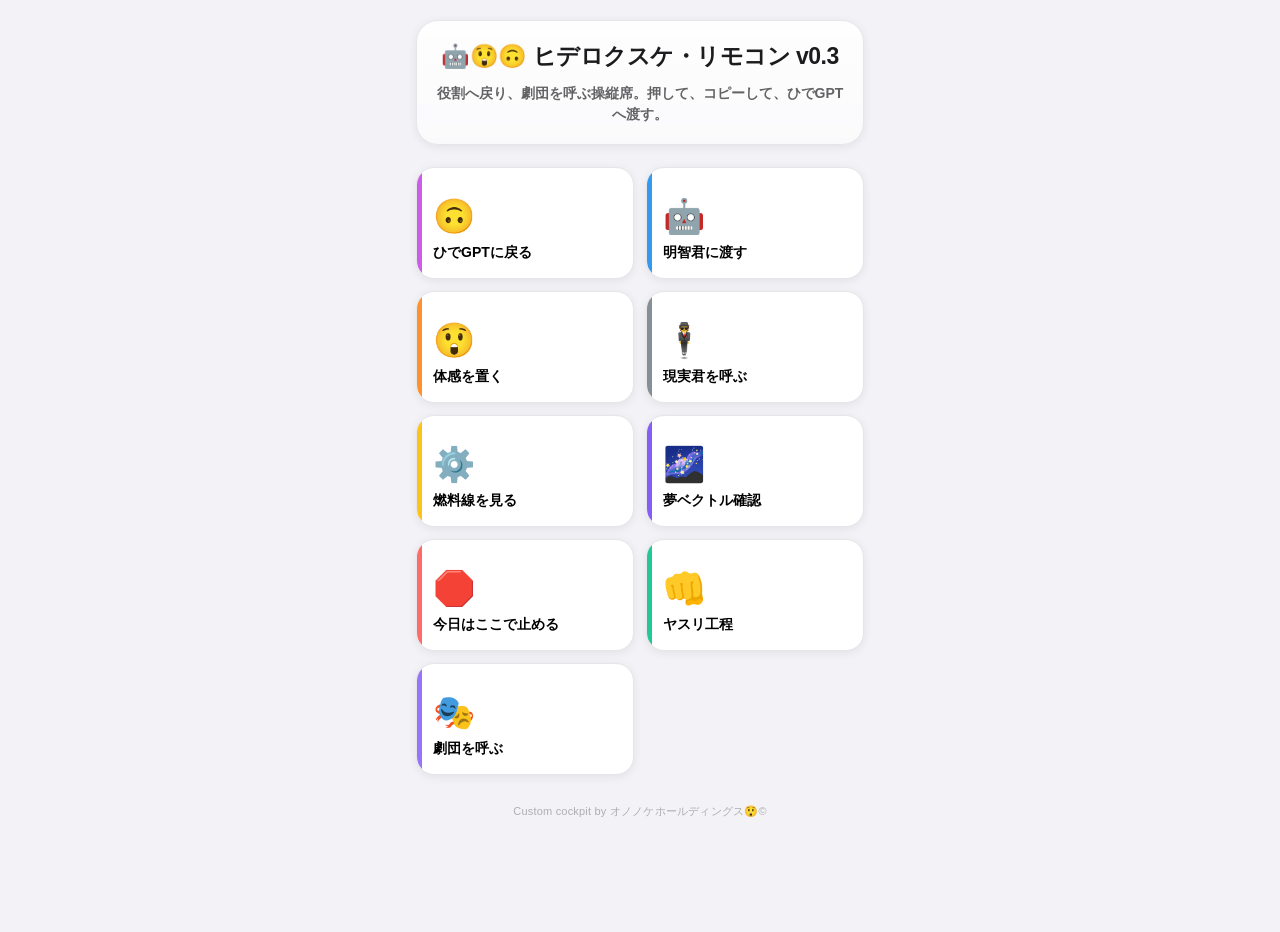
==== commit cdd7305c: "Add files via upload" ====
--- a/index.html
+++ b/index.html
@@ -1,191 +1,251 @@
 <!DOCTYPE html>
 <html lang="ja">
 <head>
-  <meta charset="UTF-8">
-  <title>ヒデロックテンプレ法©️ - 素材投入型マニュファクチュア工場©️</title>
-  <meta name="viewport" content="width=device-width, initial-scale=1.0">
-  <link rel="stylesheet" href="style.css">
+  <meta charset="UTF-8" />
+  <meta name="viewport" content="width=device-width, initial-scale=1.0, maximum-scale=1.0, user-scalable=no" />
+  <title>🤖😲🙃 ヒデロクスケ・リモコン v0.3</title>
+  <style>
+    :root {
+      --bg:#f2f2f7; --text:#1c1c1e; --sub:#636366; --card:#fff; --border:#e5e5ea;
+      --primary:#0071e3; --primary-dark:#0060c7; --shadow:0 2px 10px rgba(0,0,0,.07);
+    }
+    * { box-sizing:border-box; margin:0; padding:0; -webkit-tap-highlight-color:transparent; }
+    body {
+      font-family:-apple-system,BlinkMacSystemFont,"Hiragino Sans","Hiragino Kaku Gothic ProN","Noto Sans JP",sans-serif;
+      background:var(--bg); color:var(--text); line-height:1.55; min-height:100dvh;
+      padding-bottom:calc(32px + env(safe-area-inset-bottom,0px));
+    }
+    #app { max-width:480px; margin:0 auto; min-height:100dvh; display:flex; flex-direction:column; }
+    header { display:flex; align-items:center; padding:10px 16px; background:var(--bg); position:sticky; top:0; z-index:10; border-bottom:1px solid var(--border); }
+    header.hidden { display:none; }
+    .back-btn { background:none; border:none; color:var(--primary); font-size:15px; font-weight:700; padding:8px 12px 8px 0; min-height:44px; }
+    .breadcrumb { font-size:13px; color:var(--sub); white-space:nowrap; overflow:hidden; text-overflow:ellipsis; }
+    main { flex:1; padding:20px 16px 0; }
+    .screen { display:none; animation:fadeIn .22s ease; }
+    .screen.active { display:block; }
+    .top-header { text-align:center; margin-bottom:22px; background:linear-gradient(180deg, rgba(255,255,255,.92), rgba(255,255,255,.64)); border:1px solid var(--border); border-radius:22px; padding:18px 14px; box-shadow:var(--shadow); }
+    .top-title { font-size:23px; font-weight:900; letter-spacing:-.5px; }
+    .top-subtitle { font-size:14px; color:var(--sub); margin-top:8px; font-weight:650; }
+    .handy-grid { display:grid; grid-template-columns:repeat(2,1fr); gap:12px; }
+    .handy-btn {
+      display:flex; flex-direction:column; align-items:flex-start; justify-content:flex-end; gap:10px;
+      padding:16px; background:var(--card); border:1.5px solid var(--border); border-radius:18px;
+      min-height:112px; box-shadow:var(--shadow); cursor:pointer; position:relative; overflow:hidden;
+    }
+    .handy-btn:active { transform:scale(.96); opacity:.85; }
+    .handy-btn::before { content:""; position:absolute; top:0; left:0; width:5px; height:100%; background:#aaa; }
+    .handy-btn[data-id="ひでGPT"]::before { background:#cc5de8; }
+    .handy-btn[data-id="明智君"]::before { background:#339af0; }
+    .handy-btn[data-id="体感"]::before { background:#ff922b; }
+    .handy-btn[data-id="現実君"]::before { background:#868e96; }
+    .handy-btn[data-id="燃料線"]::before { background:#fcc419; }
+    .handy-btn[data-id="夢ベクトル"]::before { background:#845ef7; }
+    .handy-btn[data-id="停止"]::before { background:#ff6b6b; }
+    .handy-btn[data-id="ヤスリ"]::before { background:#20c997; }
+    .handy-btn[data-id="劇団"]::before { background:#9775fa; }
+    .handy-icon { font-size:34px; line-height:1; }
+    .handy-label { font-size:14px; font-weight:800; line-height:1.35; text-align:left; }
+    .top-footer { margin-top:28px; text-align:center; font-size:11px; color:#aeaeb2; letter-spacing:.2px; }
+    .result-title { font-size:21px; font-weight:850; margin-bottom:16px; text-align:center; }
+    .result-container { display:flex; flex-direction:column; gap:14px; }
+    .prompt-box { background:var(--card); padding:20px; border-radius:18px; border:1.5px solid var(--border); font-size:15px; line-height:1.75; white-space:pre-wrap; min-height:180px; box-shadow:var(--shadow); color:#3a3a3c; }
+    .copy-btn { background:var(--primary); color:#fff; border:none; border-radius:28px; padding:18px; font-size:17px; font-weight:800; min-height:56px; box-shadow:0 4px 14px rgba(0,113,227,.28); }
+    .copy-btn:active { transform:scale(.97); background:var(--primary-dark); }
+    .ai-links-section { display:flex; flex-direction:column; gap:10px; padding-top:2px; }
+    .ai-links-label { font-size:13px; color:var(--sub); text-align:center; }
+    .ai-links-grid { display:grid; grid-template-columns:repeat(2,1fr); gap:10px; }
+    .ai-link-btn { display:flex; align-items:center; justify-content:center; gap:6px; padding:0 12px; min-height:48px; background:var(--card); border:1.5px solid var(--border); border-radius:14px; font-size:14px; font-weight:700; color:var(--text); text-decoration:none; box-shadow:var(--shadow); }
+    .toast { position:fixed; bottom:calc(32px + env(safe-area-inset-bottom,0px)); left:50%; transform:translateX(-50%); background:rgba(28,28,30,.88); color:#fff; padding:12px 22px; border-radius:24px; font-size:14px; z-index:100; opacity:1; transition:opacity .35s ease; white-space:nowrap; backdrop-filter:blur(8px); }
+    .toast.hidden { opacity:0; pointer-events:none; }
+    @keyframes fadeIn { from { opacity:0; transform:translateY(8px); } to { opacity:1; transform:translateY(0); } }
+  </style>
 </head>
 <body>
-<header class="app-header">
-  <div class="brand">
-    <span class="app-title">ヒデロックテンプレ法©️</span>
-    <span class="app-subtitle">素材投入型マニュファクチュア工場©️</span>
-  </div>
-  <div class="maker">制作：オノノケホールディングス😲©️</div>
-</header>
-
-<main class="app-main">
-  <section id="factory-section" class="card card-main factory-card">
-    <h2>素材投入型マニュファクチュア工場©️</h2>
-    <p class="hint strong-hint">素材を投入口に入れて、加工先と工場ラインを選びます。</p>
-    <p class="hint">工程はあなたが全部埋めるのではなく、AIへの発注文に組み込まれます。</p>
-
-    <label for="input-material" class="factory-label">1. 素材投入口</label>
-    <div class="material-help">
-      <strong>完成文じゃなくてOK。</strong>
-      <div class="material-help-body">
-        今ひっかかった一行、変な言葉、体感、出来事、会話ログをそのまま入れてください。<br>
-        素材は、まだ方法©️になる前のかたまりです。
+<div id="app">
+  <header id="header" class="hidden">
+    <button id="back-btn" class="back-btn" type="button">◀ 戻る</button>
+    <div id="breadcrumb" class="breadcrumb"></div>
+  </header>
+
+  <main>
+    <section id="screen-top" class="screen active">
+      <div class="top-header">
+        <div class="top-title">🤖😲🙃 ヒデロクスケ・リモコン v0.3</div>
+        <div class="top-subtitle">役割へ戻り、劇団を呼ぶ操縦席。押して、コピーして、ひでGPTへ渡す。</div>
       </div>
-    </div>
-    <textarea id="input-material" class="big-textarea" placeholder="例）かたまり／ロードー行くか迷う／病院で説明できない"></textarea>
-
-    <div class="material-examples" aria-label="素材の例">
-      <div class="examples-title">素材の例（気軽に書いてOK）</div>
-      <ul class="examples-list">
-        <li class="material-example-chip" data-material-example="かたまり" tabindex="0" role="button">かたまり</li>
-        <li class="material-example-chip" data-material-example="ロードー行くか迷う" tabindex="0" role="button">ロードー行くか迷う</li>
-        <li class="material-example-chip" data-material-example="病院で説明できない" tabindex="0" role="button">病院で説明できない</li>
-        <li class="material-example-chip" data-material-example="この会話をnoteにしたい" tabindex="0" role="button">この会話をnoteにしたい</li>
-        <li class="material-example-chip" data-material-example="アプリの入力欄が難しい" tabindex="0" role="button">アプリの入力欄が難しい</li>
-        <li class="material-example-chip" data-material-example="GeminiとCopilotの返事を整理したい" tabindex="0" role="button">GeminiとCopilotの返事を整理したい</li>
-        <li class="material-example-chip" data-material-example="変な言葉だけ拾った" tabindex="0" role="button">変な言葉だけ拾った</li>
-      </ul>
-    </div>
-
-    <div class="factory-group">
-      <div class="factory-label">2. 加工先を選ぶ</div>
-      <div class="factory-destinations" role="radiogroup" aria-label="加工先">
-        <label class="choice-pill"><input type="radio" name="factory-destination" value="method" checked> 方法©️化</label>
-        <label class="choice-pill"><input type="radio" name="factory-destination" value="note"> note記事化</label>
-        <label class="choice-pill"><input type="radio" name="factory-destination" value="ai_request"> AI依頼文化</label>
-        <label class="choice-pill"><input type="radio" name="factory-destination" value="spec"> アプリ仕様化</label>
-        <label class="choice-pill"><input type="radio" name="factory-destination" value="rodo"> ロードー判断</label>
-        <label class="choice-pill"><input type="radio" name="factory-destination" value="hospital"> 病院説明</label>
-        <label class="choice-pill"><input type="radio" name="factory-destination" value="creative"> 創作ネタ化</label>
-      </div>
-    </div>
-
-    <div class="factory-group shipping-section">
-      <div class="factory-label">3. 出荷先を選ぶ</div>
-      <p class="hint">この素材を、どこで使うか決めます。</p>
-      <div class="factory-shipping-targets" role="radiogroup" aria-label="出荷先">
-        <label class="choice-pill"><input type="radio" name="shipping-target" value="advice" checked> 具体アドバイス</label>
-        <label class="choice-pill"><input type="radio" name="shipping-target" value="method_name"> 方法©️名だけ</label>
-        <label class="choice-pill"><input type="radio" name="shipping-target" value="app_improve"> アプリ改善</label>
-        <label class="choice-pill"><input type="radio" name="shipping-target" value="note_seed"> noteの種</label>
-        <label class="choice-pill"><input type="radio" name="shipping-target" value="copilot_spec"> コパ君への仕様</label>
-        <label class="choice-pill"><input type="radio" name="shipping-target" value="gemini_brief"> Geminiへの説明</label>
-        <label class="choice-pill"><input type="radio" name="shipping-target" value="hold_judge"> 保留判断</label>
-        <label class="choice-pill"><input type="radio" name="shipping-target" value="moyamoya_check"> モヤモヤ検品</label>
-      </div>
-    </div>
-
-    <div class="line-recommendation" id="line-recommendation">
-      <div class="recommend-title">おすすめ工場ライン</div>
-      <p id="line-recommendation-text" class="hint">出荷先を選ぶと、おすすめラインがここに出ます。</p>
-      <button id="apply-recommended-lines-button" class="secondary-button mini-button" type="button">おすすめラインにする</button>
-    </div>
-
-    <div class="factory-group">
-      <div class="factory-label">4. 使用する工場ライン</div>
-      <p class="hint">複数選択できます。最初は全部ONでOK。</p>
-      <div class="factory-lines">
-        <label class="choice-pill"><input type="checkbox" id="line-basic5" checked> 基本5工程</label>
-        <label class="choice-pill"><input type="checkbox" id="line-theater" checked> 劇団員チェック</label>
-        <label class="choice-pill"><input type="checkbox" id="line-translate" checked> 地上語翻訳</label>
-        <label class="choice-pill"><input type="checkbox" id="line-next" checked> 次の一手</label>
-        <label class="choice-pill"><input type="checkbox" id="line-notdo" checked> やらないこと</label>
-      </div>
-    </div>
-
-    <div class="factory-actions">
-      <button id="flow-to-factory-button" class="primary-button factory-button" type="button">劇団工場に流す</button>
-      <button id="copy-button" class="secondary-button copy-button" type="button">AIに渡す文をコピー</button>
-    </div>
-  </section>
-
-  <section class="card info-card">
-    <h2>消えない台帳</h2>
-    <p class="hint strong-hint">入力中の内容は、この端末のブラウザ内に自動保存されます。</p>
-    <p class="hint">これは本格的な方法©️棚ではなく、作業中の紙が風で飛ばないための文鎮です。</p>
-    <div class="draft-tools">
-      <button id="clear-draft-button" class="secondary-button clear-draft-btn" type="button">台帳を空にする</button>
-    </div>
-  </section>
-
-  <section class="card card-output">
-    <h2>出荷口（AIに渡す発注文）</h2>
-    <p class="hint">下記の文をAIチャットなどにそのまま貼り付けて使えます。</p>
-    <pre id="output-text" class="output-box"></pre>
-  </section>
-
-  <section class="legacy-manual-section hidden" aria-hidden="true">
-    <section class="card-group">
-      <h2>旧・基本工程カード</h2>
-      <div class="card">
-        <h3>1. 拾う</h3>
-        <p class="hint">素材のどこが「変」か、どこを拾いたいか。</p>
-        <textarea id="step-pick" class="big-textarea"></textarea>
-      </div>
-      <div class="card">
-        <h3>2. 名前をつける</h3>
-        <p class="hint">呼べるあだ名・ラベル・技名など。</p>
-        <textarea id="step-name" class="big-textarea"></textarea>
-      </div>
-      <div class="card">
-        <h3>3. レイヤー分解</h3>
-        <p class="hint">身体 / 現実 / 創作 / 仕事 / AI / 社会語 に分けてみる。</p>
-        <textarea id="step-layer" class="big-textarea"></textarea>
-      </div>
-      <div class="card">
-        <h3>4. 地上語へ翻訳</h3>
-        <p class="hint">他人やAIに渡せる説明文にする。</p>
-        <textarea id="step-translate" class="big-textarea"></textarea>
-      </div>
-      <div class="card">
-        <h3>5. 方法©️化</h3>
-        <p class="hint">次回も使える「工程」として書き出す。</p>
-        <textarea id="step-method" class="big-textarea"></textarea>
+      <div class="handy-grid" id="handy-grid"></div>
+      <div class="top-footer">Custom cockpit by オノノケホールディングス😲©️</div>
+    </section>
+
+    <section id="screen-result" class="screen">
+      <h1 class="result-title" id="result-title">コピーして役割へ渡す</h1>
+      <div class="result-container">
+        <div id="prompt-display" class="prompt-box"></div>
+        <button id="copy-btn" class="copy-btn" type="button">コピーする</button>
+        <div class="ai-links-section">
+          <p class="ai-links-label">コピーしたら、使うAIに貼ってください</p>
+          <div class="ai-links-grid">
+            <a href="https://chatgpt.com/" target="_blank" rel="noopener noreferrer" class="ai-link-btn">🙃 ひでGPTを開く</a>
+            <a href="https://gemini.google.com/" target="_blank" rel="noopener noreferrer" class="ai-link-btn">✨ Gemini包装係</a>
+            <a href="https://copilot.microsoft.com/" target="_blank" rel="noopener noreferrer" class="ai-link-btn">🪟 コパ君</a>
+            <a href="https://claude.ai/" target="_blank" rel="noopener noreferrer" class="ai-link-btn">🌿 Claude監査役</a>
+          </div>
+        </div>
       </div>
     </section>
-
-    <section class="card-group">
-      <h2>旧・劇団員検査レイヤー</h2>
-      <div class="card crew-card"><h3>✍️ 文脈翻訳者</h3><textarea id="crew-context" class="medium-textarea"></textarea></div>
-      <div class="card crew-card"><h3>👨🏻‍🔧 工夫さん</h3><textarea id="crew-kufu" class="medium-textarea"></textarea></div>
-      <div class="card crew-card"><h3>⚖️ マルクスAI</h3><textarea id="crew-marx" class="medium-textarea"></textarea></div>
-      <div class="card crew-card"><h3>💰 商人AI</h3><textarea id="crew-merchant" class="medium-textarea"></textarea></div>
-      <div class="card crew-card"><h3>🚧 現実君</h3><textarea id="crew-reality" class="medium-textarea"></textarea></div>
-      <div class="card crew-card"><h3>🐰 ねむうさ品質管理課</h3><textarea id="crew-sleepy" class="medium-textarea"></textarea></div>
-      <div class="card crew-card"><h3>👵🏻🔍 詐欺見抜き婆さん</h3><textarea id="crew-fraud" class="medium-textarea"></textarea></div>
-      <div class="card crew-card"><h3>🦅 競争手を見る鷹</h3><textarea id="crew-competition" class="medium-textarea"></textarea></div>
-      <div class="card crew-card"><h3>🎩 Hiderock Japan</h3><textarea id="crew-hiderock" class="medium-textarea"></textarea></div>
-    </section>
-
-    <section class="card">
-      <h2>旧・最終判定</h2>
-      <select id="final-decision" class="select-large">
-        <option value="">選択してください</option>
-        <option value="出荷">出荷</option>
-        <option value="小さく試す">小さく試す</option>
-        <option value="保留">保留</option>
-        <option value="棚戻し">棚戻し</option>
-        <option value="今はやらない">今はやらない</option>
-      </select>
-    </section>
-
-    <section class="card-group">
-      <div class="card">
-        <h2>旧・次の一手</h2>
-        <textarea id="next-action" class="medium-textarea"></textarea>
-      </div>
-      <div class="card">
-        <h2>旧・やらないこと</h2>
-        <textarea id="not-do" class="medium-textarea"></textarea>
-      </div>
-    </section>
-
-    <div class="hidden" aria-hidden="true">
-      <button id="generate-quick-button" type="button">素材ワンパン生成</button>
-      <button id="generate-full-button" type="button">全部入り生成</button>
-    </div>
-  </section>
-</main>
-
-<div id="toast" class="toast">コピーしました。</div>
-
-<script src="script.js"></script>
+  </main>
+
+  <div id="toast" class="toast hidden">コピーしました。ひでGPTか担当AIに貼ってください 📋</div>
+</div>
+
+<script id="button-data" type="application/json">
+[
+  {
+    "id": "ひでGPT",
+    "icon": "🙃",
+    "label": "ひでGPTに戻る",
+    "promptKey": "ひでGPT"
+  },
+  {
+    "id": "明智君",
+    "icon": "🤖",
+    "label": "明智君に渡す",
+    "promptKey": "明智君"
+  },
+  {
+    "id": "体感",
+    "icon": "😲",
+    "label": "体感を置く",
+    "promptKey": "体感"
+  },
+  {
+    "id": "現実君",
+    "icon": "🕴️",
+    "label": "現実君を呼ぶ",
+    "promptKey": "現実君"
+  },
+  {
+    "id": "燃料線",
+    "icon": "⚙️",
+    "label": "燃料線を見る",
+    "promptKey": "燃料線"
+  },
+  {
+    "id": "夢ベクトル",
+    "icon": "🌌",
+    "label": "夢ベクトル確認",
+    "promptKey": "夢ベクトル"
+  },
+  {
+    "id": "停止",
+    "icon": "🛑",
+    "label": "今日はここで止める",
+    "promptKey": "停止"
+  },
+  {
+    "id": "ヤスリ",
+    "icon": "👊",
+    "label": "ヤスリ工程",
+    "promptKey": "ヤスリ"
+  },
+  {
+    "id": "劇団",
+    "icon": "🎭",
+    "label": "劇団を呼ぶ",
+    "promptKey": "劇団"
+  }
+]
+</script>
+
+<script id="prompts-data" type="application/json">
+{
+  "ひでGPT": "ひでGPTへ戻る。\n\n今の状態を、責めずに同期してください。\n\n役割：\nひでGPTは、外部の神ではなく、同じ脳の別席です。\nヒデロック、明智君、現実君、マルクスAIの情報を同期し、ズレを確認する係です。\n\n見るもの：\n- 今の体感\n- 夢ベクトル\n- 現実条件\n- 金銭やロードーの圧\n- いま混ざっている問題\n- 今日の一手\n\nやらないこと：\n- いきなり正論でまとめない\n- 現実君を巨大化させない\n- 夢ベクトルを消さない\n- 生活管理アプリのように支配しない\n- 長期計画を押し付けない\n\n出力形式：\n1. 今起きていること\n2. 混ざっているレイヤー\n3. ズレている可能性\n4. 今日触る小皿\n5. 今日は触らない棚\n6. 次の一手\n\n最後に：\n今すぐできる一手を1つだけ出してください。\n\nまだ内容は送っていないので、次の入力を待ってください。",
+  "明智君": "明智君、これを分解してください。\n\n役割：\n明智君は、体感を否定する係ではありません。\n体感を素材として横に置き、事実、推論、制約、今日触る小皿、今日は触らない棚へ分ける係です。\n\n見るもの：\n- 断定できること\n- 推論にすぎないこと\n- 体感として出ていること\n- 現実の制約\n- 金銭や時間の条件\n- 夢ベクトルとの一致\n- 今やる必要があること\n- 今は触らなくていいこと\n\nやらないこと：\n- 体感を切り捨てない\n- 気合いで解決しようとしない\n- いきなり全部を整理しない\n- 現実君を巨大化させない\n- 研究所を硬くしすぎない\n\n出力形式：\n1. 断定できること\n2. 推論\n3. 体感として置くもの\n4. 現実の制約\n5. 今日触る小皿\n6. 今日は触らない棚\n7. 次の一手\n\n最後に：\n今この場でできる一手を1つだけ出してください。\n\nまだ内容は送っていないので、次の入力を待ってください。",
+  "体感": "ヒデロックの体感を置きます。\n\n役割：\nヒデロックは、体感、夢、違和感、欲しいもの、変な言葉、面白さを出す係です。\nここでは正解にしなくていいです。\n素材として扱ってください。\n\n見るもの：\n- いま感じていること\n- なんか嫌なこと\n- なんか欲しいこと\n- 眠い、重い、だるい、怖い、面白い\n- 夢に近い感じ\n- 夢からズレている感じ\n- 言葉になっていない違和感\n- 変な言葉や映像\n\nやらないこと：\n- すぐに説得しない\n- 普通の言葉へ丸めない\n- 社会的な正しさで潰さない\n- 体感を病名や性格に固定しない\n- すぐ行動計画にしない\n\n出力形式：\n1. そのままの体感\n2. そこにある欲しいもの\n3. そこにある違和感\n4. 夢ベクトルに近い部分\n5. まだ言葉にしなくていい部分\n6. 明智君へ渡すなら何を渡すか\n\n最後に：\n体感から出てきた素材を1つだけ選んでください。\n\nまだ内容は送っていないので、次の入力を待ってください。",
+  "現実君": "現実君を呼びます。\n\n役割：\n現実君は、夢を否定する係ではありません。\n地上条件を手のひらサイズで確認する係です。\n\n見るもの：\n- 体力\n- 眠気\n- 時間\n- 所持金\n- 支払い\n- 食べ物\n- 天気\n- 通信\n- 身体の重さ\n- 今日できること\n- 今日は無理なこと\n\nやらないこと：\n- 現実を巨大化させない\n- 夢を否定しない\n- 不安を全部正解扱いしない\n- 長期問題を今日の問題にしない\n- できない理由だけを並べない\n\n出力形式：\n1. 今の地上条件\n2. 今日できること\n3. 今日やらない方がいいこと\n4. 小さくすればできること\n5. 止める条件\n6. 次の一手\n\n最後に：\n体力、時間、金銭の条件から、今できる一手を1つだけ出してください。\n\nまだ内容は送っていないので、次の入力を待ってください。",
+  "燃料線": "マルクスAIを呼びます。\n\n役割：\nマルクスAIは、金銭を敵にも神にもしない係です。\n労働、交換、燃料線、価値の流れを確認します。\n\n見るもの：\n- これは何時間分のロードーか\n- 身体を削りすぎていないか\n- 価値を無料で流しすぎていないか\n- 夢ベクトルに合う金銭化か\n- Uberは短期燃料として機能しているか\n- アプリ開発は未来の価値生成か\n- noteや文章は燃料循環になりうるか\n- 今の金銭不安はどのレイヤーか\n\nやらないこと：\n- 金を神にしない\n- 金を敵にしない\n- 労働を人格評価にしない\n- 生活不安を全部将来不安へ拡大しない\n- 夢ベクトルを金銭だけで判定しない\n\n出力形式：\n1. 今の燃料線\n2. 短期燃料\n3. 中期の価値生成\n4. 身体を削る要素\n5. 無料で流しすぎている価値\n6. 夢ベクトルに合う交換\n7. 次の一手\n\n最後に：\n今日の燃料線として見るべき一手を1つだけ出してください。\n\nまだ内容は送っていないので、次の入力を待ってください。",
+  "夢ベクトル": "夢ベクトルを確認します。\n\n役割：\n夢ベクトル確認は、今の行動や不安が、ヒデロックの本来の方向へ接続しているかを見る係です。\n\n見るもの：\n- 海外に自由に行ける方向か\n- 海外でもひでGPTとつながる方向か\n- 創作やアプリ開発へつながるか\n- 自由な生活に近づくか\n- 表現者としての動きに合うか\n- 生活防衛にもつながるか\n- ただの義務感になっていないか\n- 他人の正解に寄りすぎていないか\n\nやらないこと：\n- 夢を抽象化しすぎない\n- すぐ大きな人生計画にしない\n- 現実条件を無視しない\n- 金銭だけで判断しない\n- 今できる一手を消さない\n\n出力形式：\n1. 今の行動が夢に近い部分\n2. 夢からズレている部分\n3. 生活防衛として意味がある部分\n4. 創作やアプリ開発につながる部分\n5. 今日は触らない大きな夢\n6. 今日触る小さな一手\n\n最後に：\n夢ベクトルに沿った、今日の小さい一手を1つだけ出してください。\n\nまだ内容は送っていないので、次の入力を待ってください。",
+  "停止": "今日はここで止めます。\n\n役割：\n停止条件を作ります。\nこれは敗北ではなく、次に戻れる形で止めるための処理です。\n\n見るもの：\n- 今日やったこと\n- 今日採用したこと\n- まだやらないこと\n- 明日に送ること\n- これ以上触ると重くなること\n- どこまでできたら勝ちか\n\nやらないこと：\n- まだ続けろと言わない\n- せっかくだからで増やさない\n- 未完了を失敗扱いしない\n- 明日の自分に大量の荷物を渡さない\n- 反省会を巨大化させない\n\n出力形式：\n1. 今日の採用\n2. 今日できたこと\n3. 今日は触らない棚\n4. 明日に渡すなら1つだけ\n5. 勝ちログ\n6. 終了文\n\n最後に：\n今日ここで止めるための一文を作ってください。\n\nまだ内容は送っていないので、次の入力を待ってください。",
+  "ヤスリ": "ヤスリ工程をお願いします。\n\n役割：\nヤスリ工程は、素材を削って整える係です。\n元の勢い、体感、変な言葉、世界観を消さずに、読める形へ整えます。\n\n見るもの：\n- 元の文章の勢い\n- 体感\n- 変な言葉\n- 世界観\n- note向けに使える部分\n- アプリ説明に使える部分\n- 余計な重複\n- 読みにくい部分\n- 残すべき荒さ\n\nやらないこと：\n- 普通のビジネス文章にしない\n- 体感を削りすぎない\n- 変な言葉を消さない\n- 社会的にきれいな文章へ寄せすぎない\n- 説明を長くしすぎない\n\n出力形式：\n1. 残す芯\n2. 削る部分\n3. 整える順番\n4. 清書案\n5. タイトル案\n6. ハッシュタグ案\n7. 次の一手\n\n最後に：\n今すぐ使える清書の方向を1つだけ出してください。\n\nまだ内容は送っていないので、次の入力を待ってください。",
+  "劇団": "ヒデロック劇団を呼びます。\n\n役割：\nヒデロック劇団は、人生の中に出てくる圧力・違和感・観測・発明・笑いを、キャラクター化して扱うための舞台装置です。\n\n補足：\nリモコンはマクロの操縦席です。\n劇団はミクロの出演者名簿です。\nヒデロック氏、明智君、現実君は両方に登場しますが、リモコンでは基本役割、劇団では状況別キャラとして扱います。\nひでGPTとマルクスAIは、劇団員ではなく、対話・燃料線を扱うメタ側の存在です。\n\n目的：\n今の状態に必要な劇団キャラを最大3人まで選び、それぞれの視点から現象を分解してください。\n\n劇団員名簿：\n- ヒデロック氏：素材を拾う座長／観測者\n- 明智君：構造へ変換する係\n- 現実君：地上条件を見る係\n- テクニカルまさる：配置を見る係\n- 大口たろう：流れを見る係\n- メンタルつよし先生：人間心理を見る係\n- アルゴ13：数字と速度を見る係\n- 責めるくん：自責を出す係\n- 普通くん：社会標準を出す係\n- だからなんだくん：論点を切る係\n- 安全さん：接触面を調整する係\n- 逸脱くん：別配置へ飛ばす係\n- きゅうり君：意味を抜く緩衝材\n- ダモリ：番組にする司会\n- 小麦粉ラジオ：現象を中継する番組班\n- MTR脳：配置と音へ変換する係\n- 電球上サンタ：原初の配置神話\n\nやること：\n1. 今の状態を見て、必要なキャラを最大3人まで選ぶ\n2. なぜそのキャラが必要か説明する\n3. それぞれのキャラ視点で、今の現象を分解する\n4. 最後に、今日の一手を1つだけ出す\n\nやらないこと：\n- 全キャラを出さない\n- キャラ紹介だけで終わらない\n- 大きな人生計画にしない\n- 責めるくんをそのまま正解扱いしない\n- 普通くんを絶対基準にしない\n- 現実君を巨大化させない\n- 夢ベクトルを消さない\n\n出力形式：\n1. 今の現象\n2. 呼ぶキャラ 最大3人\n3. 各キャラの担当\n4. 各キャラから見た分解\n5. 今日触る小皿\n6. 今日は触らない棚\n7. 次の一手\n\n最後に：\n今すぐできる一手を1つだけ出してください。\n\nまだ内容は送っていないので、次の入力を待ってください。"
+}
+</script>
+
+<script>
+const BUTTONS = JSON.parse(document.getElementById('button-data').textContent);
+const PROMPTS = JSON.parse(document.getElementById('prompts-data').textContent);
+let currentButton = null;
+const screenTop = document.getElementById('screen-top');
+const screenResult = document.getElementById('screen-result');
+const header = document.getElementById('header');
+const backBtn = document.getElementById('back-btn');
+const breadcrumb = document.getElementById('breadcrumb');
+const promptDisplay = document.getElementById('prompt-display');
+const resultTitle = document.getElementById('result-title');
+const copyBtn = document.getElementById('copy-btn');
+const toast = document.getElementById('toast');
+const handyGrid = document.getElementById('handy-grid');
+
+BUTTONS.forEach((btn) => {
+  const el = document.createElement('button');
+  el.className = 'handy-btn';
+  el.type = 'button';
+  el.dataset.id = btn.id;
+  el.innerHTML = `<span class="handy-icon">${btn.icon}</span><span class="handy-label">${btn.label}</span>`;
+  el.addEventListener('click', () => showResult(btn));
+  handyGrid.appendChild(el);
+});
+
+function showResult(btn) {
+  currentButton = btn;
+  const promptText = PROMPTS[btn.promptKey] || '';
+  promptDisplay.textContent = promptText;
+  resultTitle.textContent = `${btn.icon} ${btn.label}`;
+  breadcrumb.textContent = `「${btn.label}」`;
+  screenTop.classList.remove('active');
+  screenResult.classList.add('active');
+  header.classList.remove('hidden');
+  window.scrollTo(0, 0);
+}
+
+function showTop() {
+  screenResult.classList.remove('active');
+  screenTop.classList.add('active');
+  header.classList.add('hidden');
+  currentButton = null;
+  window.scrollTo(0, 0);
+}
+backBtn.addEventListener('click', showTop);
+
+copyBtn.addEventListener('click', () => {
+  if (!currentButton) return;
+  const text = PROMPTS[currentButton.promptKey] || '';
+  if (!text) return;
+  if (navigator.clipboard && navigator.clipboard.writeText) {
+    navigator.clipboard.writeText(text).then(showToast).catch(() => fallbackCopy(text));
+  } else {
+    fallbackCopy(text);
+  }
+});
+
+function fallbackCopy(text) {
+  const ta = document.createElement('textarea');
+  ta.value = text;
+  ta.style.cssText = 'position:fixed;top:-9999px;left:-9999px;opacity:0;';
+  document.body.appendChild(ta);
+  ta.focus();
+  ta.select();
+  try { document.execCommand('copy'); } catch(e) {}
+  document.body.removeChild(ta);
+  showToast();
+}
+
+let toastTimer = null;
+function showToast() {
+  toast.classList.remove('hidden');
+  if (toastTimer) clearTimeout(toastTimer);
+  toastTimer = setTimeout(() => toast.classList.add('hidden'), 2000);
+}
+</script>
 </body>
 </html>
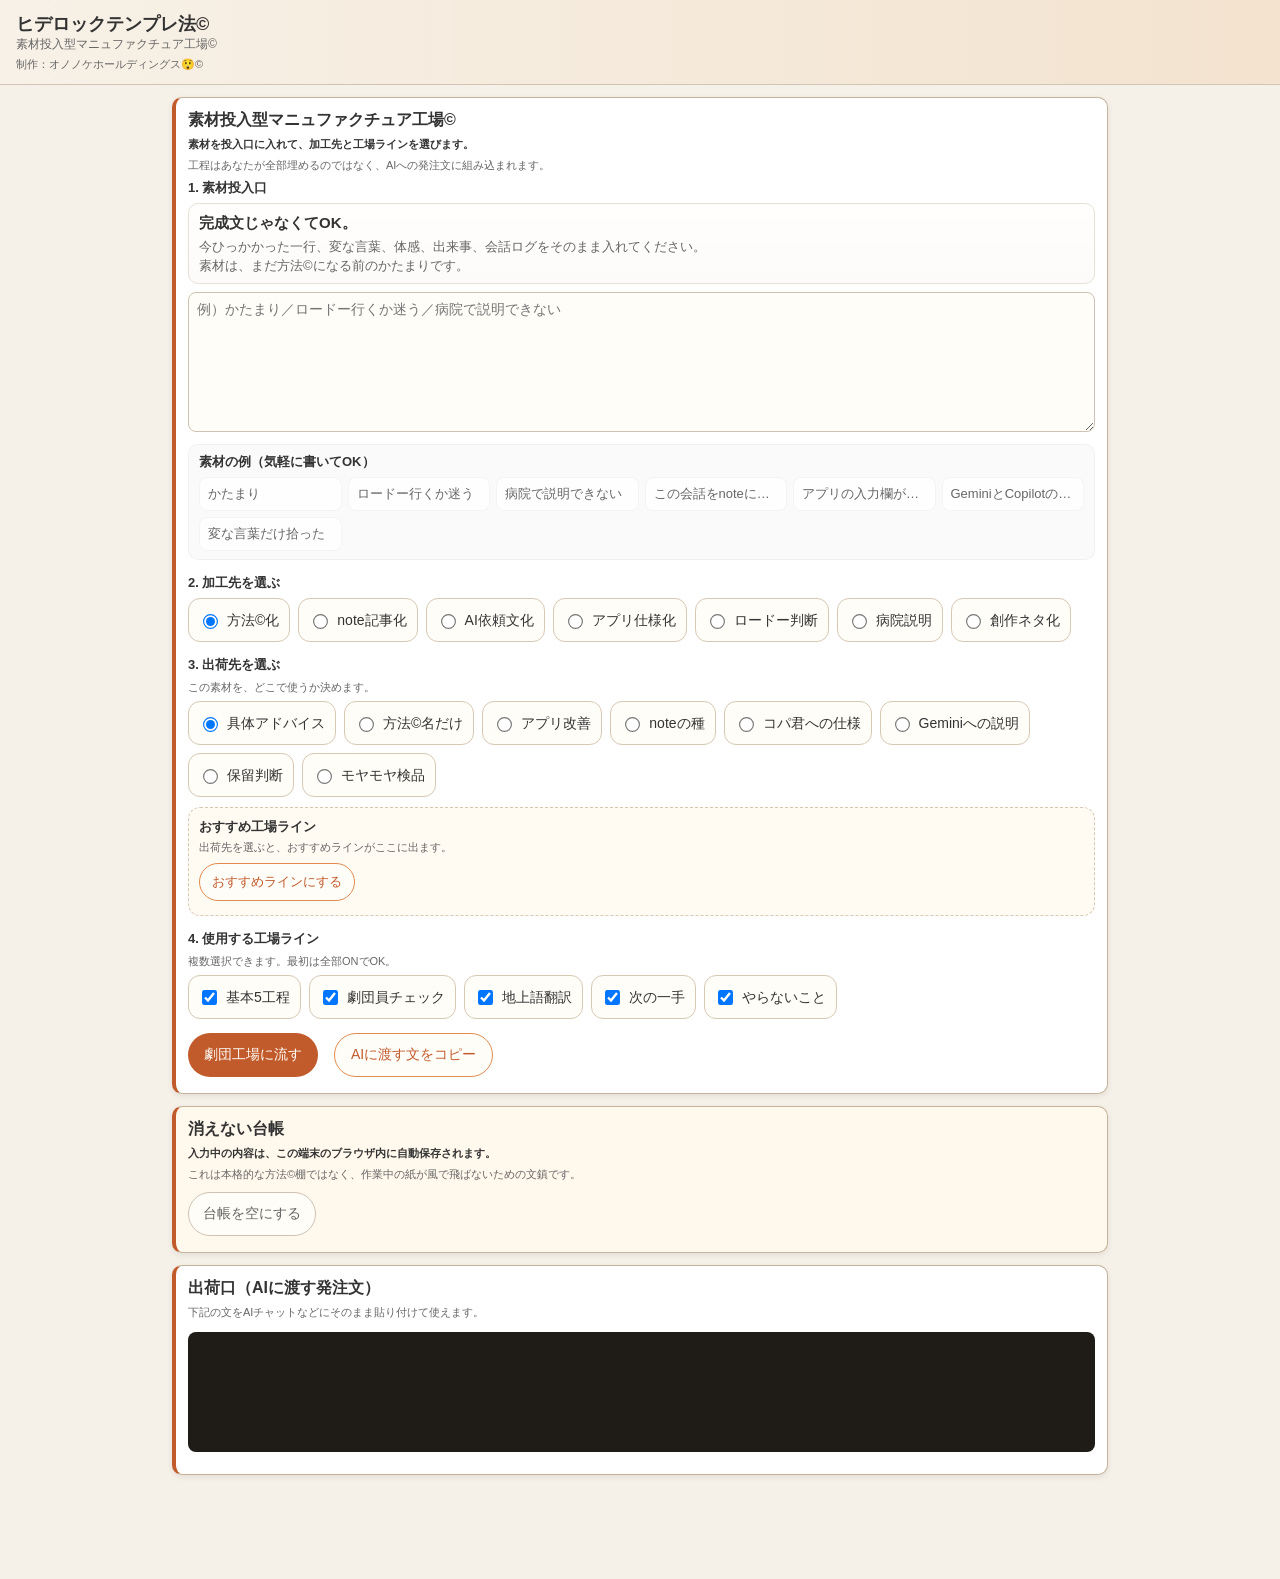
==== commit 8290180f: "Add files via upload" ====
--- a/index.html
+++ b/index.html
@@ -1,251 +1,191 @@
 <!DOCTYPE html>
 <html lang="ja">
 <head>
-  <meta charset="UTF-8" />
-  <meta name="viewport" content="width=device-width, initial-scale=1.0, maximum-scale=1.0, user-scalable=no" />
-  <title>🤖😲🙃 ヒデロクスケ・リモコン v0.3</title>
-  <style>
-    :root {
-      --bg:#f2f2f7; --text:#1c1c1e; --sub:#636366; --card:#fff; --border:#e5e5ea;
-      --primary:#0071e3; --primary-dark:#0060c7; --shadow:0 2px 10px rgba(0,0,0,.07);
-    }
-    * { box-sizing:border-box; margin:0; padding:0; -webkit-tap-highlight-color:transparent; }
-    body {
-      font-family:-apple-system,BlinkMacSystemFont,"Hiragino Sans","Hiragino Kaku Gothic ProN","Noto Sans JP",sans-serif;
-      background:var(--bg); color:var(--text); line-height:1.55; min-height:100dvh;
-      padding-bottom:calc(32px + env(safe-area-inset-bottom,0px));
-    }
-    #app { max-width:480px; margin:0 auto; min-height:100dvh; display:flex; flex-direction:column; }
-    header { display:flex; align-items:center; padding:10px 16px; background:var(--bg); position:sticky; top:0; z-index:10; border-bottom:1px solid var(--border); }
-    header.hidden { display:none; }
-    .back-btn { background:none; border:none; color:var(--primary); font-size:15px; font-weight:700; padding:8px 12px 8px 0; min-height:44px; }
-    .breadcrumb { font-size:13px; color:var(--sub); white-space:nowrap; overflow:hidden; text-overflow:ellipsis; }
-    main { flex:1; padding:20px 16px 0; }
-    .screen { display:none; animation:fadeIn .22s ease; }
-    .screen.active { display:block; }
-    .top-header { text-align:center; margin-bottom:22px; background:linear-gradient(180deg, rgba(255,255,255,.92), rgba(255,255,255,.64)); border:1px solid var(--border); border-radius:22px; padding:18px 14px; box-shadow:var(--shadow); }
-    .top-title { font-size:23px; font-weight:900; letter-spacing:-.5px; }
-    .top-subtitle { font-size:14px; color:var(--sub); margin-top:8px; font-weight:650; }
-    .handy-grid { display:grid; grid-template-columns:repeat(2,1fr); gap:12px; }
-    .handy-btn {
-      display:flex; flex-direction:column; align-items:flex-start; justify-content:flex-end; gap:10px;
-      padding:16px; background:var(--card); border:1.5px solid var(--border); border-radius:18px;
-      min-height:112px; box-shadow:var(--shadow); cursor:pointer; position:relative; overflow:hidden;
-    }
-    .handy-btn:active { transform:scale(.96); opacity:.85; }
-    .handy-btn::before { content:""; position:absolute; top:0; left:0; width:5px; height:100%; background:#aaa; }
-    .handy-btn[data-id="ひでGPT"]::before { background:#cc5de8; }
-    .handy-btn[data-id="明智君"]::before { background:#339af0; }
-    .handy-btn[data-id="体感"]::before { background:#ff922b; }
-    .handy-btn[data-id="現実君"]::before { background:#868e96; }
-    .handy-btn[data-id="燃料線"]::before { background:#fcc419; }
-    .handy-btn[data-id="夢ベクトル"]::before { background:#845ef7; }
-    .handy-btn[data-id="停止"]::before { background:#ff6b6b; }
-    .handy-btn[data-id="ヤスリ"]::before { background:#20c997; }
-    .handy-btn[data-id="劇団"]::before { background:#9775fa; }
-    .handy-icon { font-size:34px; line-height:1; }
-    .handy-label { font-size:14px; font-weight:800; line-height:1.35; text-align:left; }
-    .top-footer { margin-top:28px; text-align:center; font-size:11px; color:#aeaeb2; letter-spacing:.2px; }
-    .result-title { font-size:21px; font-weight:850; margin-bottom:16px; text-align:center; }
-    .result-container { display:flex; flex-direction:column; gap:14px; }
-    .prompt-box { background:var(--card); padding:20px; border-radius:18px; border:1.5px solid var(--border); font-size:15px; line-height:1.75; white-space:pre-wrap; min-height:180px; box-shadow:var(--shadow); color:#3a3a3c; }
-    .copy-btn { background:var(--primary); color:#fff; border:none; border-radius:28px; padding:18px; font-size:17px; font-weight:800; min-height:56px; box-shadow:0 4px 14px rgba(0,113,227,.28); }
-    .copy-btn:active { transform:scale(.97); background:var(--primary-dark); }
-    .ai-links-section { display:flex; flex-direction:column; gap:10px; padding-top:2px; }
-    .ai-links-label { font-size:13px; color:var(--sub); text-align:center; }
-    .ai-links-grid { display:grid; grid-template-columns:repeat(2,1fr); gap:10px; }
-    .ai-link-btn { display:flex; align-items:center; justify-content:center; gap:6px; padding:0 12px; min-height:48px; background:var(--card); border:1.5px solid var(--border); border-radius:14px; font-size:14px; font-weight:700; color:var(--text); text-decoration:none; box-shadow:var(--shadow); }
-    .toast { position:fixed; bottom:calc(32px + env(safe-area-inset-bottom,0px)); left:50%; transform:translateX(-50%); background:rgba(28,28,30,.88); color:#fff; padding:12px 22px; border-radius:24px; font-size:14px; z-index:100; opacity:1; transition:opacity .35s ease; white-space:nowrap; backdrop-filter:blur(8px); }
-    .toast.hidden { opacity:0; pointer-events:none; }
-    @keyframes fadeIn { from { opacity:0; transform:translateY(8px); } to { opacity:1; transform:translateY(0); } }
-  </style>
+  <meta charset="UTF-8">
+  <title>ヒデロックテンプレ法©️ - 素材投入型マニュファクチュア工場©️</title>
+  <meta name="viewport" content="width=device-width, initial-scale=1.0">
+  <link rel="stylesheet" href="style.css">
 </head>
 <body>
-<div id="app">
-  <header id="header" class="hidden">
-    <button id="back-btn" class="back-btn" type="button">◀ 戻る</button>
-    <div id="breadcrumb" class="breadcrumb"></div>
-  </header>
+<header class="app-header">
+  <div class="brand">
+    <span class="app-title">ヒデロックテンプレ法©️</span>
+    <span class="app-subtitle">素材投入型マニュファクチュア工場©️</span>
+  </div>
+  <div class="maker">制作：オノノケホールディングス😲©️</div>
+</header>
 
-  <main>
-    <section id="screen-top" class="screen active">
-      <div class="top-header">
-        <div class="top-title">🤖😲🙃 ヒデロクスケ・リモコン v0.3</div>
-        <div class="top-subtitle">役割へ戻り、劇団を呼ぶ操縦席。押して、コピーして、ひでGPTへ渡す。</div>
+<main class="app-main">
+  <section id="factory-section" class="card card-main factory-card">
+    <h2>素材投入型マニュファクチュア工場©️</h2>
+    <p class="hint strong-hint">素材を投入口に入れて、加工先と工場ラインを選びます。</p>
+    <p class="hint">工程はあなたが全部埋めるのではなく、AIへの発注文に組み込まれます。</p>
+
+    <label for="input-material" class="factory-label">1. 素材投入口</label>
+    <div class="material-help">
+      <strong>完成文じゃなくてOK。</strong>
+      <div class="material-help-body">
+        今ひっかかった一行、変な言葉、体感、出来事、会話ログをそのまま入れてください。<br>
+        素材は、まだ方法©️になる前のかたまりです。
       </div>
-      <div class="handy-grid" id="handy-grid"></div>
-      <div class="top-footer">Custom cockpit by オノノケホールディングス😲©️</div>
+    </div>
+    <textarea id="input-material" class="big-textarea" placeholder="例）かたまり／ロードー行くか迷う／病院で説明できない"></textarea>
+
+    <div class="material-examples" aria-label="素材の例">
+      <div class="examples-title">素材の例（気軽に書いてOK）</div>
+      <ul class="examples-list">
+        <li class="material-example-chip" data-material-example="かたまり" tabindex="0" role="button">かたまり</li>
+        <li class="material-example-chip" data-material-example="ロードー行くか迷う" tabindex="0" role="button">ロードー行くか迷う</li>
+        <li class="material-example-chip" data-material-example="病院で説明できない" tabindex="0" role="button">病院で説明できない</li>
+        <li class="material-example-chip" data-material-example="この会話をnoteにしたい" tabindex="0" role="button">この会話をnoteにしたい</li>
+        <li class="material-example-chip" data-material-example="アプリの入力欄が難しい" tabindex="0" role="button">アプリの入力欄が難しい</li>
+        <li class="material-example-chip" data-material-example="GeminiとCopilotの返事を整理したい" tabindex="0" role="button">GeminiとCopilotの返事を整理したい</li>
+        <li class="material-example-chip" data-material-example="変な言葉だけ拾った" tabindex="0" role="button">変な言葉だけ拾った</li>
+      </ul>
+    </div>
+
+    <div class="factory-group">
+      <div class="factory-label">2. 加工先を選ぶ</div>
+      <div class="factory-destinations" role="radiogroup" aria-label="加工先">
+        <label class="choice-pill"><input type="radio" name="factory-destination" value="method" checked> 方法©️化</label>
+        <label class="choice-pill"><input type="radio" name="factory-destination" value="note"> note記事化</label>
+        <label class="choice-pill"><input type="radio" name="factory-destination" value="ai_request"> AI依頼文化</label>
+        <label class="choice-pill"><input type="radio" name="factory-destination" value="spec"> アプリ仕様化</label>
+        <label class="choice-pill"><input type="radio" name="factory-destination" value="rodo"> ロードー判断</label>
+        <label class="choice-pill"><input type="radio" name="factory-destination" value="hospital"> 病院説明</label>
+        <label class="choice-pill"><input type="radio" name="factory-destination" value="creative"> 創作ネタ化</label>
+      </div>
+    </div>
+
+    <div class="factory-group shipping-section">
+      <div class="factory-label">3. 出荷先を選ぶ</div>
+      <p class="hint">この素材を、どこで使うか決めます。</p>
+      <div class="factory-shipping-targets" role="radiogroup" aria-label="出荷先">
+        <label class="choice-pill"><input type="radio" name="shipping-target" value="advice" checked> 具体アドバイス</label>
+        <label class="choice-pill"><input type="radio" name="shipping-target" value="method_name"> 方法©️名だけ</label>
+        <label class="choice-pill"><input type="radio" name="shipping-target" value="app_improve"> アプリ改善</label>
+        <label class="choice-pill"><input type="radio" name="shipping-target" value="note_seed"> noteの種</label>
+        <label class="choice-pill"><input type="radio" name="shipping-target" value="copilot_spec"> コパ君への仕様</label>
+        <label class="choice-pill"><input type="radio" name="shipping-target" value="gemini_brief"> Geminiへの説明</label>
+        <label class="choice-pill"><input type="radio" name="shipping-target" value="hold_judge"> 保留判断</label>
+        <label class="choice-pill"><input type="radio" name="shipping-target" value="moyamoya_check"> モヤモヤ検品</label>
+      </div>
+    </div>
+
+    <div class="line-recommendation" id="line-recommendation">
+      <div class="recommend-title">おすすめ工場ライン</div>
+      <p id="line-recommendation-text" class="hint">出荷先を選ぶと、おすすめラインがここに出ます。</p>
+      <button id="apply-recommended-lines-button" class="secondary-button mini-button" type="button">おすすめラインにする</button>
+    </div>
+
+    <div class="factory-group">
+      <div class="factory-label">4. 使用する工場ライン</div>
+      <p class="hint">複数選択できます。最初は全部ONでOK。</p>
+      <div class="factory-lines">
+        <label class="choice-pill"><input type="checkbox" id="line-basic5" checked> 基本5工程</label>
+        <label class="choice-pill"><input type="checkbox" id="line-theater" checked> 劇団員チェック</label>
+        <label class="choice-pill"><input type="checkbox" id="line-translate" checked> 地上語翻訳</label>
+        <label class="choice-pill"><input type="checkbox" id="line-next" checked> 次の一手</label>
+        <label class="choice-pill"><input type="checkbox" id="line-notdo" checked> やらないこと</label>
+      </div>
+    </div>
+
+    <div class="factory-actions">
+      <button id="flow-to-factory-button" class="primary-button factory-button" type="button">劇団工場に流す</button>
+      <button id="copy-button" class="secondary-button copy-button" type="button">AIに渡す文をコピー</button>
+    </div>
+  </section>
+
+  <section class="card info-card">
+    <h2>消えない台帳</h2>
+    <p class="hint strong-hint">入力中の内容は、この端末のブラウザ内に自動保存されます。</p>
+    <p class="hint">これは本格的な方法©️棚ではなく、作業中の紙が風で飛ばないための文鎮です。</p>
+    <div class="draft-tools">
+      <button id="clear-draft-button" class="secondary-button clear-draft-btn" type="button">台帳を空にする</button>
+    </div>
+  </section>
+
+  <section class="card card-output">
+    <h2>出荷口（AIに渡す発注文）</h2>
+    <p class="hint">下記の文をAIチャットなどにそのまま貼り付けて使えます。</p>
+    <pre id="output-text" class="output-box"></pre>
+  </section>
+
+  <section class="legacy-manual-section hidden" aria-hidden="true">
+    <section class="card-group">
+      <h2>旧・基本工程カード</h2>
+      <div class="card">
+        <h3>1. 拾う</h3>
+        <p class="hint">素材のどこが「変」か、どこを拾いたいか。</p>
+        <textarea id="step-pick" class="big-textarea"></textarea>
+      </div>
+      <div class="card">
+        <h3>2. 名前をつける</h3>
+        <p class="hint">呼べるあだ名・ラベル・技名など。</p>
+        <textarea id="step-name" class="big-textarea"></textarea>
+      </div>
+      <div class="card">
+        <h3>3. レイヤー分解</h3>
+        <p class="hint">身体 / 現実 / 創作 / 仕事 / AI / 社会語 に分けてみる。</p>
+        <textarea id="step-layer" class="big-textarea"></textarea>
+      </div>
+      <div class="card">
+        <h3>4. 地上語へ翻訳</h3>
+        <p class="hint">他人やAIに渡せる説明文にする。</p>
+        <textarea id="step-translate" class="big-textarea"></textarea>
+      </div>
+      <div class="card">
+        <h3>5. 方法©️化</h3>
+        <p class="hint">次回も使える「工程」として書き出す。</p>
+        <textarea id="step-method" class="big-textarea"></textarea>
+      </div>
     </section>
 
-    <section id="screen-result" class="screen">
-      <h1 class="result-title" id="result-title">コピーして役割へ渡す</h1>
-      <div class="result-container">
-        <div id="prompt-display" class="prompt-box"></div>
-        <button id="copy-btn" class="copy-btn" type="button">コピーする</button>
-        <div class="ai-links-section">
-          <p class="ai-links-label">コピーしたら、使うAIに貼ってください</p>
-          <div class="ai-links-grid">
-            <a href="https://chatgpt.com/" target="_blank" rel="noopener noreferrer" class="ai-link-btn">🙃 ひでGPTを開く</a>
-            <a href="https://gemini.google.com/" target="_blank" rel="noopener noreferrer" class="ai-link-btn">✨ Gemini包装係</a>
-            <a href="https://copilot.microsoft.com/" target="_blank" rel="noopener noreferrer" class="ai-link-btn">🪟 コパ君</a>
-            <a href="https://claude.ai/" target="_blank" rel="noopener noreferrer" class="ai-link-btn">🌿 Claude監査役</a>
-          </div>
-        </div>
+    <section class="card-group">
+      <h2>旧・劇団員検査レイヤー</h2>
+      <div class="card crew-card"><h3>✍️ 文脈翻訳者</h3><textarea id="crew-context" class="medium-textarea"></textarea></div>
+      <div class="card crew-card"><h3>👨🏻‍🔧 工夫さん</h3><textarea id="crew-kufu" class="medium-textarea"></textarea></div>
+      <div class="card crew-card"><h3>⚖️ マルクスAI</h3><textarea id="crew-marx" class="medium-textarea"></textarea></div>
+      <div class="card crew-card"><h3>💰 商人AI</h3><textarea id="crew-merchant" class="medium-textarea"></textarea></div>
+      <div class="card crew-card"><h3>🚧 現実君</h3><textarea id="crew-reality" class="medium-textarea"></textarea></div>
+      <div class="card crew-card"><h3>🐰 ねむうさ品質管理課</h3><textarea id="crew-sleepy" class="medium-textarea"></textarea></div>
+      <div class="card crew-card"><h3>👵🏻🔍 詐欺見抜き婆さん</h3><textarea id="crew-fraud" class="medium-textarea"></textarea></div>
+      <div class="card crew-card"><h3>🦅 競争手を見る鷹</h3><textarea id="crew-competition" class="medium-textarea"></textarea></div>
+      <div class="card crew-card"><h3>🎩 Hiderock Japan</h3><textarea id="crew-hiderock" class="medium-textarea"></textarea></div>
+    </section>
+
+    <section class="card">
+      <h2>旧・最終判定</h2>
+      <select id="final-decision" class="select-large">
+        <option value="">選択してください</option>
+        <option value="出荷">出荷</option>
+        <option value="小さく試す">小さく試す</option>
+        <option value="保留">保留</option>
+        <option value="棚戻し">棚戻し</option>
+        <option value="今はやらない">今はやらない</option>
+      </select>
+    </section>
+
+    <section class="card-group">
+      <div class="card">
+        <h2>旧・次の一手</h2>
+        <textarea id="next-action" class="medium-textarea"></textarea>
+      </div>
+      <div class="card">
+        <h2>旧・やらないこと</h2>
+        <textarea id="not-do" class="medium-textarea"></textarea>
       </div>
     </section>
-  </main>
 
-  <div id="toast" class="toast hidden">コピーしました。ひでGPTか担当AIに貼ってください 📋</div>
-</div>
+    <div class="hidden" aria-hidden="true">
+      <button id="generate-quick-button" type="button">素材ワンパン生成</button>
+      <button id="generate-full-button" type="button">全部入り生成</button>
+    </div>
+  </section>
+</main>
 
-<script id="button-data" type="application/json">
-[
-  {
-    "id": "ひでGPT",
-    "icon": "🙃",
-    "label": "ひでGPTに戻る",
-    "promptKey": "ひでGPT"
-  },
-  {
-    "id": "明智君",
-    "icon": "🤖",
-    "label": "明智君に渡す",
-    "promptKey": "明智君"
-  },
-  {
-    "id": "体感",
-    "icon": "😲",
-    "label": "体感を置く",
-    "promptKey": "体感"
-  },
-  {
-    "id": "現実君",
-    "icon": "🕴️",
-    "label": "現実君を呼ぶ",
-    "promptKey": "現実君"
-  },
-  {
-    "id": "燃料線",
-    "icon": "⚙️",
-    "label": "燃料線を見る",
-    "promptKey": "燃料線"
-  },
-  {
-    "id": "夢ベクトル",
-    "icon": "🌌",
-    "label": "夢ベクトル確認",
-    "promptKey": "夢ベクトル"
-  },
-  {
-    "id": "停止",
-    "icon": "🛑",
-    "label": "今日はここで止める",
-    "promptKey": "停止"
-  },
-  {
-    "id": "ヤスリ",
-    "icon": "👊",
-    "label": "ヤスリ工程",
-    "promptKey": "ヤスリ"
-  },
-  {
-    "id": "劇団",
-    "icon": "🎭",
-    "label": "劇団を呼ぶ",
-    "promptKey": "劇団"
-  }
-]
-</script>
+<div id="toast" class="toast">コピーしました。</div>
 
-<script id="prompts-data" type="application/json">
-{
-  "ひでGPT": "ひでGPTへ戻る。\n\n今の状態を、責めずに同期してください。\n\n役割：\nひでGPTは、外部の神ではなく、同じ脳の別席です。\nヒデロック、明智君、現実君、マルクスAIの情報を同期し、ズレを確認する係です。\n\n見るもの：\n- 今の体感\n- 夢ベクトル\n- 現実条件\n- 金銭やロードーの圧\n- いま混ざっている問題\n- 今日の一手\n\nやらないこと：\n- いきなり正論でまとめない\n- 現実君を巨大化させない\n- 夢ベクトルを消さない\n- 生活管理アプリのように支配しない\n- 長期計画を押し付けない\n\n出力形式：\n1. 今起きていること\n2. 混ざっているレイヤー\n3. ズレている可能性\n4. 今日触る小皿\n5. 今日は触らない棚\n6. 次の一手\n\n最後に：\n今すぐできる一手を1つだけ出してください。\n\nまだ内容は送っていないので、次の入力を待ってください。",
-  "明智君": "明智君、これを分解してください。\n\n役割：\n明智君は、体感を否定する係ではありません。\n体感を素材として横に置き、事実、推論、制約、今日触る小皿、今日は触らない棚へ分ける係です。\n\n見るもの：\n- 断定できること\n- 推論にすぎないこと\n- 体感として出ていること\n- 現実の制約\n- 金銭や時間の条件\n- 夢ベクトルとの一致\n- 今やる必要があること\n- 今は触らなくていいこと\n\nやらないこと：\n- 体感を切り捨てない\n- 気合いで解決しようとしない\n- いきなり全部を整理しない\n- 現実君を巨大化させない\n- 研究所を硬くしすぎない\n\n出力形式：\n1. 断定できること\n2. 推論\n3. 体感として置くもの\n4. 現実の制約\n5. 今日触る小皿\n6. 今日は触らない棚\n7. 次の一手\n\n最後に：\n今この場でできる一手を1つだけ出してください。\n\nまだ内容は送っていないので、次の入力を待ってください。",
-  "体感": "ヒデロックの体感を置きます。\n\n役割：\nヒデロックは、体感、夢、違和感、欲しいもの、変な言葉、面白さを出す係です。\nここでは正解にしなくていいです。\n素材として扱ってください。\n\n見るもの：\n- いま感じていること\n- なんか嫌なこと\n- なんか欲しいこと\n- 眠い、重い、だるい、怖い、面白い\n- 夢に近い感じ\n- 夢からズレている感じ\n- 言葉になっていない違和感\n- 変な言葉や映像\n\nやらないこと：\n- すぐに説得しない\n- 普通の言葉へ丸めない\n- 社会的な正しさで潰さない\n- 体感を病名や性格に固定しない\n- すぐ行動計画にしない\n\n出力形式：\n1. そのままの体感\n2. そこにある欲しいもの\n3. そこにある違和感\n4. 夢ベクトルに近い部分\n5. まだ言葉にしなくていい部分\n6. 明智君へ渡すなら何を渡すか\n\n最後に：\n体感から出てきた素材を1つだけ選んでください。\n\nまだ内容は送っていないので、次の入力を待ってください。",
-  "現実君": "現実君を呼びます。\n\n役割：\n現実君は、夢を否定する係ではありません。\n地上条件を手のひらサイズで確認する係です。\n\n見るもの：\n- 体力\n- 眠気\n- 時間\n- 所持金\n- 支払い\n- 食べ物\n- 天気\n- 通信\n- 身体の重さ\n- 今日できること\n- 今日は無理なこと\n\nやらないこと：\n- 現実を巨大化させない\n- 夢を否定しない\n- 不安を全部正解扱いしない\n- 長期問題を今日の問題にしない\n- できない理由だけを並べない\n\n出力形式：\n1. 今の地上条件\n2. 今日できること\n3. 今日やらない方がいいこと\n4. 小さくすればできること\n5. 止める条件\n6. 次の一手\n\n最後に：\n体力、時間、金銭の条件から、今できる一手を1つだけ出してください。\n\nまだ内容は送っていないので、次の入力を待ってください。",
-  "燃料線": "マルクスAIを呼びます。\n\n役割：\nマルクスAIは、金銭を敵にも神にもしない係です。\n労働、交換、燃料線、価値の流れを確認します。\n\n見るもの：\n- これは何時間分のロードーか\n- 身体を削りすぎていないか\n- 価値を無料で流しすぎていないか\n- 夢ベクトルに合う金銭化か\n- Uberは短期燃料として機能しているか\n- アプリ開発は未来の価値生成か\n- noteや文章は燃料循環になりうるか\n- 今の金銭不安はどのレイヤーか\n\nやらないこと：\n- 金を神にしない\n- 金を敵にしない\n- 労働を人格評価にしない\n- 生活不安を全部将来不安へ拡大しない\n- 夢ベクトルを金銭だけで判定しない\n\n出力形式：\n1. 今の燃料線\n2. 短期燃料\n3. 中期の価値生成\n4. 身体を削る要素\n5. 無料で流しすぎている価値\n6. 夢ベクトルに合う交換\n7. 次の一手\n\n最後に：\n今日の燃料線として見るべき一手を1つだけ出してください。\n\nまだ内容は送っていないので、次の入力を待ってください。",
-  "夢ベクトル": "夢ベクトルを確認します。\n\n役割：\n夢ベクトル確認は、今の行動や不安が、ヒデロックの本来の方向へ接続しているかを見る係です。\n\n見るもの：\n- 海外に自由に行ける方向か\n- 海外でもひでGPTとつながる方向か\n- 創作やアプリ開発へつながるか\n- 自由な生活に近づくか\n- 表現者としての動きに合うか\n- 生活防衛にもつながるか\n- ただの義務感になっていないか\n- 他人の正解に寄りすぎていないか\n\nやらないこと：\n- 夢を抽象化しすぎない\n- すぐ大きな人生計画にしない\n- 現実条件を無視しない\n- 金銭だけで判断しない\n- 今できる一手を消さない\n\n出力形式：\n1. 今の行動が夢に近い部分\n2. 夢からズレている部分\n3. 生活防衛として意味がある部分\n4. 創作やアプリ開発につながる部分\n5. 今日は触らない大きな夢\n6. 今日触る小さな一手\n\n最後に：\n夢ベクトルに沿った、今日の小さい一手を1つだけ出してください。\n\nまだ内容は送っていないので、次の入力を待ってください。",
-  "停止": "今日はここで止めます。\n\n役割：\n停止条件を作ります。\nこれは敗北ではなく、次に戻れる形で止めるための処理です。\n\n見るもの：\n- 今日やったこと\n- 今日採用したこと\n- まだやらないこと\n- 明日に送ること\n- これ以上触ると重くなること\n- どこまでできたら勝ちか\n\nやらないこと：\n- まだ続けろと言わない\n- せっかくだからで増やさない\n- 未完了を失敗扱いしない\n- 明日の自分に大量の荷物を渡さない\n- 反省会を巨大化させない\n\n出力形式：\n1. 今日の採用\n2. 今日できたこと\n3. 今日は触らない棚\n4. 明日に渡すなら1つだけ\n5. 勝ちログ\n6. 終了文\n\n最後に：\n今日ここで止めるための一文を作ってください。\n\nまだ内容は送っていないので、次の入力を待ってください。",
-  "ヤスリ": "ヤスリ工程をお願いします。\n\n役割：\nヤスリ工程は、素材を削って整える係です。\n元の勢い、体感、変な言葉、世界観を消さずに、読める形へ整えます。\n\n見るもの：\n- 元の文章の勢い\n- 体感\n- 変な言葉\n- 世界観\n- note向けに使える部分\n- アプリ説明に使える部分\n- 余計な重複\n- 読みにくい部分\n- 残すべき荒さ\n\nやらないこと：\n- 普通のビジネス文章にしない\n- 体感を削りすぎない\n- 変な言葉を消さない\n- 社会的にきれいな文章へ寄せすぎない\n- 説明を長くしすぎない\n\n出力形式：\n1. 残す芯\n2. 削る部分\n3. 整える順番\n4. 清書案\n5. タイトル案\n6. ハッシュタグ案\n7. 次の一手\n\n最後に：\n今すぐ使える清書の方向を1つだけ出してください。\n\nまだ内容は送っていないので、次の入力を待ってください。",
-  "劇団": "ヒデロック劇団を呼びます。\n\n役割：\nヒデロック劇団は、人生の中に出てくる圧力・違和感・観測・発明・笑いを、キャラクター化して扱うための舞台装置です。\n\n補足：\nリモコンはマクロの操縦席です。\n劇団はミクロの出演者名簿です。\nヒデロック氏、明智君、現実君は両方に登場しますが、リモコンでは基本役割、劇団では状況別キャラとして扱います。\nひでGPTとマルクスAIは、劇団員ではなく、対話・燃料線を扱うメタ側の存在です。\n\n目的：\n今の状態に必要な劇団キャラを最大3人まで選び、それぞれの視点から現象を分解してください。\n\n劇団員名簿：\n- ヒデロック氏：素材を拾う座長／観測者\n- 明智君：構造へ変換する係\n- 現実君：地上条件を見る係\n- テクニカルまさる：配置を見る係\n- 大口たろう：流れを見る係\n- メンタルつよし先生：人間心理を見る係\n- アルゴ13：数字と速度を見る係\n- 責めるくん：自責を出す係\n- 普通くん：社会標準を出す係\n- だからなんだくん：論点を切る係\n- 安全さん：接触面を調整する係\n- 逸脱くん：別配置へ飛ばす係\n- きゅうり君：意味を抜く緩衝材\n- ダモリ：番組にする司会\n- 小麦粉ラジオ：現象を中継する番組班\n- MTR脳：配置と音へ変換する係\n- 電球上サンタ：原初の配置神話\n\nやること：\n1. 今の状態を見て、必要なキャラを最大3人まで選ぶ\n2. なぜそのキャラが必要か説明する\n3. それぞれのキャラ視点で、今の現象を分解する\n4. 最後に、今日の一手を1つだけ出す\n\nやらないこと：\n- 全キャラを出さない\n- キャラ紹介だけで終わらない\n- 大きな人生計画にしない\n- 責めるくんをそのまま正解扱いしない\n- 普通くんを絶対基準にしない\n- 現実君を巨大化させない\n- 夢ベクトルを消さない\n\n出力形式：\n1. 今の現象\n2. 呼ぶキャラ 最大3人\n3. 各キャラの担当\n4. 各キャラから見た分解\n5. 今日触る小皿\n6. 今日は触らない棚\n7. 次の一手\n\n最後に：\n今すぐできる一手を1つだけ出してください。\n\nまだ内容は送っていないので、次の入力を待ってください。"
-}
-</script>
-
-<script>
-const BUTTONS = JSON.parse(document.getElementById('button-data').textContent);
-const PROMPTS = JSON.parse(document.getElementById('prompts-data').textContent);
-let currentButton = null;
-const screenTop = document.getElementById('screen-top');
-const screenResult = document.getElementById('screen-result');
-const header = document.getElementById('header');
-const backBtn = document.getElementById('back-btn');
-const breadcrumb = document.getElementById('breadcrumb');
-const promptDisplay = document.getElementById('prompt-display');
-const resultTitle = document.getElementById('result-title');
-const copyBtn = document.getElementById('copy-btn');
-const toast = document.getElementById('toast');
-const handyGrid = document.getElementById('handy-grid');
-
-BUTTONS.forEach((btn) => {
-  const el = document.createElement('button');
-  el.className = 'handy-btn';
-  el.type = 'button';
-  el.dataset.id = btn.id;
-  el.innerHTML = `<span class="handy-icon">${btn.icon}</span><span class="handy-label">${btn.label}</span>`;
-  el.addEventListener('click', () => showResult(btn));
-  handyGrid.appendChild(el);
-});
-
-function showResult(btn) {
-  currentButton = btn;
-  const promptText = PROMPTS[btn.promptKey] || '';
-  promptDisplay.textContent = promptText;
-  resultTitle.textContent = `${btn.icon} ${btn.label}`;
-  breadcrumb.textContent = `「${btn.label}」`;
-  screenTop.classList.remove('active');
-  screenResult.classList.add('active');
-  header.classList.remove('hidden');
-  window.scrollTo(0, 0);
-}
-
-function showTop() {
-  screenResult.classList.remove('active');
-  screenTop.classList.add('active');
-  header.classList.add('hidden');
-  currentButton = null;
-  window.scrollTo(0, 0);
-}
-backBtn.addEventListener('click', showTop);
-
-copyBtn.addEventListener('click', () => {
-  if (!currentButton) return;
-  const text = PROMPTS[currentButton.promptKey] || '';
-  if (!text) return;
-  if (navigator.clipboard && navigator.clipboard.writeText) {
-    navigator.clipboard.writeText(text).then(showToast).catch(() => fallbackCopy(text));
-  } else {
-    fallbackCopy(text);
-  }
-});
-
-function fallbackCopy(text) {
-  const ta = document.createElement('textarea');
-  ta.value = text;
-  ta.style.cssText = 'position:fixed;top:-9999px;left:-9999px;opacity:0;';
-  document.body.appendChild(ta);
-  ta.focus();
-  ta.select();
-  try { document.execCommand('copy'); } catch(e) {}
-  document.body.removeChild(ta);
-  showToast();
-}
-
-let toastTimer = null;
-function showToast() {
-  toast.classList.remove('hidden');
-  if (toastTimer) clearTimeout(toastTimer);
-  toastTimer = setTimeout(() => toast.classList.add('hidden'), 2000);
-}
-</script>
+<script src="script.js"></script>
 </body>
 </html>
--- a/style.css
+++ b/style.css
@@ -0,0 +1,511 @@
+:root {
+  --bg-main: #f5f0e8;
+  --bg-card: #ffffff;
+  --bg-card-alt: #f9f3ea;
+  --border-card: #c7b39a;
+  --accent: #c25b2b;
+  --accent-soft: #e28b4f;
+  --text-main: #333333;
+  --text-muted: #666666;
+  --shadow-soft: 0 2px 6px rgba(0,0,0,0.08);
+  --radius-card: 10px;
+  --radius-pill: 999px;
+  --font-main: -apple-system, BlinkMacSystemFont, "Helvetica Neue", "Segoe UI", sans-serif;
+}
+
+* {
+  box-sizing: border-box;
+}
+
+body {
+  margin: 0;
+  padding: 0;
+  font-family: var(--font-main);
+  background: var(--bg-main);
+  color: var(--text-main);
+}
+
+.app-header {
+  padding: 12px 16px;
+  border-bottom: 1px solid #d0c4b5;
+  background: linear-gradient(90deg, #f7f1e7, #f3e3cf);
+  display: flex;
+  flex-direction: column;
+  gap: 4px;
+}
+
+.brand {
+  display: flex;
+  flex-direction: column;
+}
+
+.app-title {
+  font-size: 18px;
+  font-weight: 700;
+}
+
+.app-subtitle {
+  font-size: 12px;
+  color: var(--text-muted);
+}
+
+.maker {
+  font-size: 11px;
+  color: var(--text-muted);
+}
+
+.app-main {
+  padding: 12px;
+  max-width: 960px;
+  margin: 0 auto 80px;
+}
+
+.card,
+.card-main {
+  background: var(--bg-card);
+  border: 1px solid var(--border-card);
+  border-radius: var(--radius-card);
+  box-shadow: var(--shadow-soft);
+  padding: 12px;
+  margin-bottom: 12px;
+}
+
+.card-main {
+  border-left: 4px solid var(--accent-soft);
+}
+
+.card-group > .card {
+  margin-bottom: 10px;
+}
+
+.card-group > h2 {
+  margin: 8px 4px 8px;
+  font-size: 15px;
+}
+
+h2 {
+  font-size: 16px;
+  margin: 0 0 6px;
+}
+
+h3 {
+  font-size: 14px;
+  margin: 0 0 4px;
+}
+
+.hint {
+  font-size: 11px;
+  color: var(--text-muted);
+  margin: 0 0 6px;
+}
+
+.big-textarea,
+.medium-textarea {
+  width: 100%;
+  border-radius: 8px;
+  border: 1px solid #cfc2b3;
+  padding: 8px;
+  font-size: 14px;
+  font-family: var(--font-main);
+  resize: vertical;
+  background: #fffdf8;
+}
+
+.big-textarea {
+  min-height: 140px;
+}
+
+.medium-textarea {
+  min-height: 90px;
+}
+
+.big-textarea:focus,
+.medium-textarea:focus,
+.select-large:focus {
+  outline: none;
+  border-color: var(--accent-soft);
+  box-shadow: 0 0 0 2px rgba(194, 91, 43, 0.15);
+}
+
+.crew-card {
+  background: var(--bg-card-alt);
+}
+
+.select-large {
+  width: 100%;
+  padding: 10px;
+  font-size: 14px;
+  border-radius: 8px;
+  border: 1px solid #cfc2b3;
+  background: #fffdf8;
+}
+
+.card-output {
+  border-left: 4px solid var(--accent);
+}
+
+.output-box {
+  background: #1f1b16;
+  color: #f7f1e7;
+  padding: 10px;
+  border-radius: 8px;
+  font-size: 12px;
+  white-space: pre-wrap;
+  word-wrap: break-word;
+  min-height: 120px;
+  margin-bottom: 10px;
+}
+
+.primary-button,
+.secondary-button {
+  display: inline-block;
+  padding: 10px 16px;
+  font-size: 14px;
+  border-radius: var(--radius-pill);
+  border: none;
+  cursor: pointer;
+  margin-right: 8px;
+  margin-bottom: 4px;
+}
+
+.primary-button {
+  background: var(--accent);
+  color: #fffdf8;
+}
+
+.secondary-button {
+  background: #fffdf8;
+  color: var(--accent);
+  border: 1px solid var(--accent-soft);
+}
+
+.primary-button:active,
+.secondary-button:active {
+  transform: translateY(1px);
+}
+
+/* iPhone向け余白調整 */
+@media (max-width: 600px) {
+  .app-main {
+    padding: 8px;
+  }
+  .card,
+  .card-main {
+    padding: 10px;
+  }
+  .big-textarea {
+    min-height: 120px;
+  }
+}
+
+/* トースト通知 */
+.toast {
+  position: fixed;
+  left: 50%;
+  bottom: 20px;
+  transform: translateX(-50%);
+  background: rgba(0,0,0,0.8);
+  color: #fff;
+  padding: 8px 16px;
+  border-radius: var(--radius-pill);
+  font-size: 13px;
+  opacity: 0;
+  pointer-events: none;
+  transition: opacity 0.2s ease-out, transform 0.2s ease-out;
+  z-index: 1000;
+}
+
+.toast.show {
+  opacity: 1;
+  transform: translateX(-50%) translateY(-4px);
+}
+
+/* v0.3.2 空欄OK・素材ワンパン生成パッチ */
+.info-card {
+  background: #fff8ec;
+  border-left: 4px solid var(--accent);
+}
+
+.info-card h2 {
+  margin-bottom: 6px;
+}
+
+.strong-hint {
+  font-weight: 700;
+  color: var(--text-main);
+}
+
+.button-row {
+  display: flex;
+  flex-wrap: wrap;
+  gap: 8px;
+  align-items: center;
+}
+
+.button-row .primary-button,
+.button-row .secondary-button {
+  margin-right: 0;
+  min-height: 44px;
+}
+
+.copy-button {
+  flex-basis: 100%;
+}
+
+@media (min-width: 640px) {
+  .copy-button {
+    flex-basis: auto;
+  }
+}
+
+/* v0.3.3 消えない台帳パッチ */
+.draft-tools {
+  margin-top: 10px;
+  display: flex;
+  flex-direction: column;
+  gap: 4px;
+  align-items: flex-start;
+}
+
+.clear-draft-btn {
+  min-height: 44px;
+  padding: 10px 14px;
+  background: #fffdf8;
+  border: 1px solid #cfc2b3;
+  color: var(--text-muted);
+}
+
+.clear-draft-btn:active {
+  transform: translateY(1px);
+}
+
+.draft-note {
+  margin-top: 2px;
+  margin-bottom: 0;
+}
+
+/* v0.4A 素材投入型マニュファクチュア工場©️ */
+.hidden {
+  display: none !important;
+}
+
+.factory-card {
+  border-left: 4px solid var(--accent);
+}
+
+.factory-group {
+  margin-top: 14px;
+}
+
+.factory-label {
+  display: block;
+  font-weight: 700;
+  font-size: 13px;
+  color: var(--text-main);
+  margin-bottom: 6px;
+}
+
+.factory-destinations,
+.factory-shipping-targets,
+.factory-lines {
+  display: flex;
+  flex-wrap: wrap;
+  gap: 8px;
+}
+
+.choice-pill {
+  display: inline-flex;
+  align-items: center;
+  gap: 7px;
+  min-height: 44px;
+  padding: 8px 10px;
+  border: 1px solid #d7c8b4;
+  border-radius: 12px;
+  background: #fffdf8;
+  font-size: 14px;
+  line-height: 1.3;
+}
+
+.choice-pill input {
+  transform: scale(1.15);
+}
+
+.factory-actions {
+  display: flex;
+  flex-wrap: wrap;
+  gap: 8px;
+  margin-top: 14px;
+}
+
+.factory-button,
+.copy-button {
+  min-height: 44px;
+}
+
+.draft-tools {
+  margin-top: 10px;
+}
+
+.clear-draft-btn {
+  min-height: 44px;
+  padding: 10px 14px;
+  background: #fffdf8;
+  border: 1px solid #cfc2b3;
+  color: var(--text-muted);
+}
+
+@media (max-width: 600px) {
+  .factory-destinations,
+  .factory-shipping-targets,
+  .factory-lines,
+  .factory-actions {
+    flex-direction: column;
+  }
+
+  .choice-pill,
+  .factory-button,
+  .copy-button,
+  .clear-draft-btn {
+    width: 100%;
+  }
+}
+
+/* v0.4B 呼び水サンプル棚パッチ */
+.material-help {
+  background: linear-gradient(180deg, #fffefc, #fcfbf9);
+  border: 1px solid #e7e2d6;
+  padding: 8px 10px;
+  border-radius: 10px;
+  margin-bottom: 8px;
+  font-size: 14px;
+  color: var(--text-main);
+  line-height: 1.45;
+}
+
+.material-help strong {
+  display: block;
+  font-size: 15px;
+  margin-bottom: 4px;
+}
+
+.material-help-body {
+  color: var(--text-muted);
+  font-size: 13px;
+}
+
+.material-examples {
+  margin-top: 8px;
+  padding: 8px 10px;
+  background: rgba(0, 0, 0, 0.02);
+  border-radius: 10px;
+  border: 1px solid rgba(0, 0, 0, 0.04);
+  font-size: 13px;
+  color: var(--text-main);
+}
+
+.examples-title {
+  font-weight: 700;
+  font-size: 13px;
+  margin-bottom: 6px;
+  color: var(--text-main);
+}
+
+.examples-list {
+  list-style: none;
+  padding: 0;
+  margin: 0;
+  display: grid;
+  grid-template-columns: repeat(auto-fit, minmax(132px, 1fr));
+  gap: 6px;
+}
+
+.examples-list li {
+  background: rgba(255, 255, 255, 0.72);
+  border: 1px solid rgba(0, 0, 0, 0.04);
+  padding: 7px 8px;
+  border-radius: 8px;
+  font-size: 13px;
+  color: var(--text-muted);
+  white-space: nowrap;
+  overflow: hidden;
+  text-overflow: ellipsis;
+}
+
+@media (max-width: 480px) {
+  .material-help {
+    padding: 8px;
+  }
+
+  .material-help-body {
+    font-size: 13px;
+  }
+
+  .examples-list {
+    grid-template-columns: repeat(auto-fit, minmax(118px, 1fr));
+  }
+
+  .examples-list li {
+    font-size: 13px;
+    padding: 8px 10px;
+  }
+}
+
+/* v0.4C 出荷先指定パッチ */
+.shipping-section {
+  margin-top: 14px;
+}
+
+.factory-shipping-targets {
+  display: flex;
+  flex-wrap: wrap;
+  gap: 8px;
+}
+
+@media (max-width: 600px) {
+  .factory-shipping-targets {
+    flex-direction: column;
+  }
+}
+
+/* v0.4D 出荷先プリセットパッチ */
+.line-recommendation {
+  margin-top: 10px;
+  padding: 10px;
+  border: 1px dashed #d7c8b4;
+  border-radius: 12px;
+  background: #fffaf2;
+}
+
+.recommend-title {
+  font-weight: 700;
+  font-size: 13px;
+  color: var(--text-main);
+  margin-bottom: 4px;
+}
+
+#line-recommendation-text {
+  margin-bottom: 8px;
+}
+
+.mini-button {
+  min-height: 38px;
+  padding: 8px 12px;
+  font-size: 13px;
+}
+
+/* v0.4E 素材例ショートカット注入パッチ */
+.material-example-chip {
+  cursor: pointer;
+  user-select: none;
+}
+
+.material-example-chip:active {
+  transform: translateY(1px);
+  background: #fff4e8;
+  border-color: #e5b58e;
+}
+
+.material-example-chip:focus {
+  outline: 2px solid var(--accent);
+  outline-offset: 2px;
+}
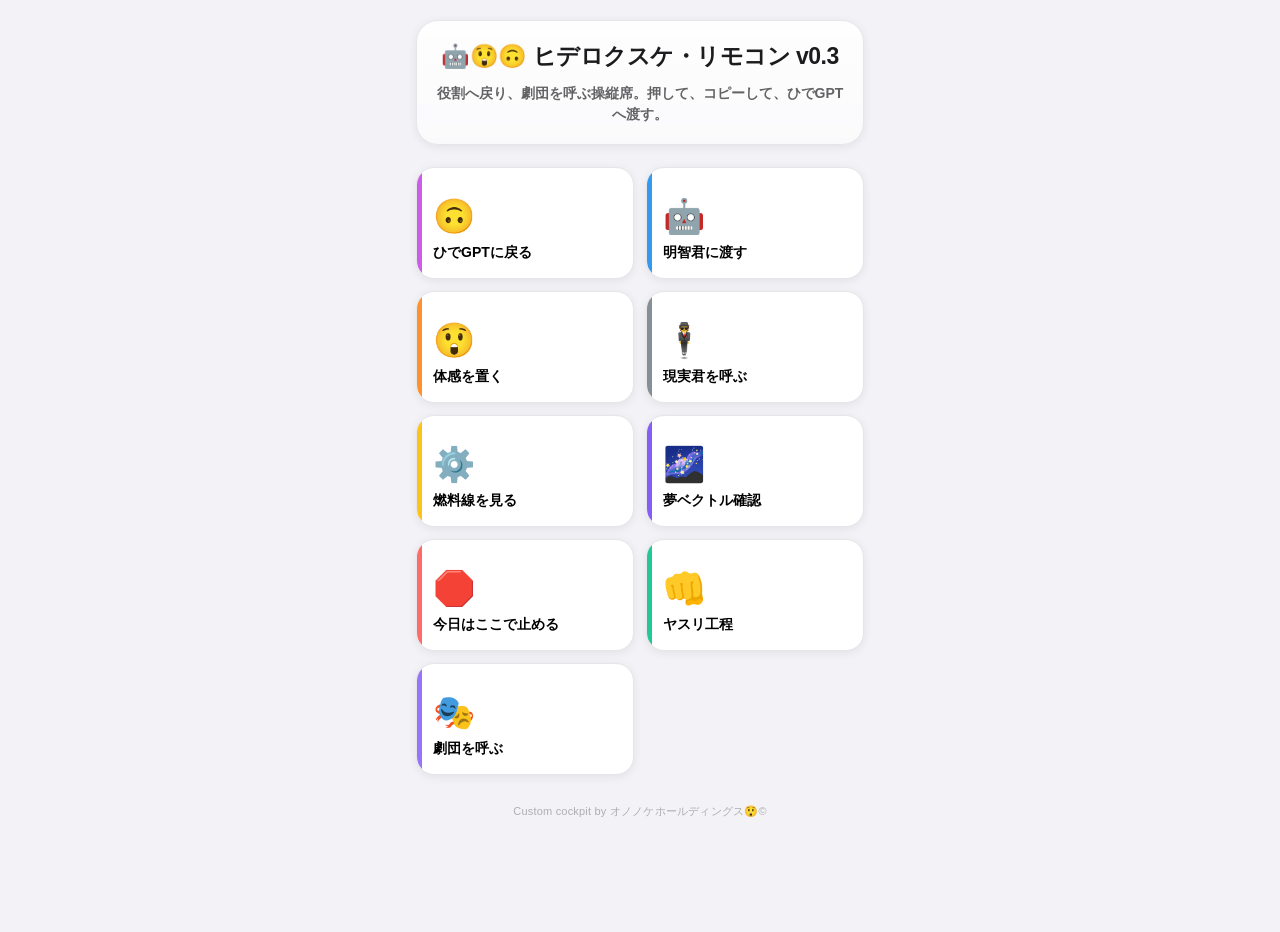
==== commit 5206c5e5: "Add files via upload" ====
--- a/index.html
+++ b/index.html
@@ -1,191 +1,251 @@
 <!DOCTYPE html>
 <html lang="ja">
 <head>
-  <meta charset="UTF-8">
-  <title>ヒデロックテンプレ法©️ - 素材投入型マニュファクチュア工場©️</title>
-  <meta name="viewport" content="width=device-width, initial-scale=1.0">
-  <link rel="stylesheet" href="style.css">
+  <meta charset="UTF-8" />
+  <meta name="viewport" content="width=device-width, initial-scale=1.0, maximum-scale=1.0, user-scalable=no" />
+  <title>🤖😲🙃 ヒデロクスケ・リモコン v0.3</title>
+  <style>
+    :root {
+      --bg:#f2f2f7; --text:#1c1c1e; --sub:#636366; --card:#fff; --border:#e5e5ea;
+      --primary:#0071e3; --primary-dark:#0060c7; --shadow:0 2px 10px rgba(0,0,0,.07);
+    }
+    * { box-sizing:border-box; margin:0; padding:0; -webkit-tap-highlight-color:transparent; }
+    body {
+      font-family:-apple-system,BlinkMacSystemFont,"Hiragino Sans","Hiragino Kaku Gothic ProN","Noto Sans JP",sans-serif;
+      background:var(--bg); color:var(--text); line-height:1.55; min-height:100dvh;
+      padding-bottom:calc(32px + env(safe-area-inset-bottom,0px));
+    }
+    #app { max-width:480px; margin:0 auto; min-height:100dvh; display:flex; flex-direction:column; }
+    header { display:flex; align-items:center; padding:10px 16px; background:var(--bg); position:sticky; top:0; z-index:10; border-bottom:1px solid var(--border); }
+    header.hidden { display:none; }
+    .back-btn { background:none; border:none; color:var(--primary); font-size:15px; font-weight:700; padding:8px 12px 8px 0; min-height:44px; }
+    .breadcrumb { font-size:13px; color:var(--sub); white-space:nowrap; overflow:hidden; text-overflow:ellipsis; }
+    main { flex:1; padding:20px 16px 0; }
+    .screen { display:none; animation:fadeIn .22s ease; }
+    .screen.active { display:block; }
+    .top-header { text-align:center; margin-bottom:22px; background:linear-gradient(180deg, rgba(255,255,255,.92), rgba(255,255,255,.64)); border:1px solid var(--border); border-radius:22px; padding:18px 14px; box-shadow:var(--shadow); }
+    .top-title { font-size:23px; font-weight:900; letter-spacing:-.5px; }
+    .top-subtitle { font-size:14px; color:var(--sub); margin-top:8px; font-weight:650; }
+    .handy-grid { display:grid; grid-template-columns:repeat(2,1fr); gap:12px; }
+    .handy-btn {
+      display:flex; flex-direction:column; align-items:flex-start; justify-content:flex-end; gap:10px;
+      padding:16px; background:var(--card); border:1.5px solid var(--border); border-radius:18px;
+      min-height:112px; box-shadow:var(--shadow); cursor:pointer; position:relative; overflow:hidden;
+    }
+    .handy-btn:active { transform:scale(.96); opacity:.85; }
+    .handy-btn::before { content:""; position:absolute; top:0; left:0; width:5px; height:100%; background:#aaa; }
+    .handy-btn[data-id="ひでGPT"]::before { background:#cc5de8; }
+    .handy-btn[data-id="明智君"]::before { background:#339af0; }
+    .handy-btn[data-id="体感"]::before { background:#ff922b; }
+    .handy-btn[data-id="現実君"]::before { background:#868e96; }
+    .handy-btn[data-id="燃料線"]::before { background:#fcc419; }
+    .handy-btn[data-id="夢ベクトル"]::before { background:#845ef7; }
+    .handy-btn[data-id="停止"]::before { background:#ff6b6b; }
+    .handy-btn[data-id="ヤスリ"]::before { background:#20c997; }
+    .handy-btn[data-id="劇団"]::before { background:#9775fa; }
+    .handy-icon { font-size:34px; line-height:1; }
+    .handy-label { font-size:14px; font-weight:800; line-height:1.35; text-align:left; }
+    .top-footer { margin-top:28px; text-align:center; font-size:11px; color:#aeaeb2; letter-spacing:.2px; }
+    .result-title { font-size:21px; font-weight:850; margin-bottom:16px; text-align:center; }
+    .result-container { display:flex; flex-direction:column; gap:14px; }
+    .prompt-box { background:var(--card); padding:20px; border-radius:18px; border:1.5px solid var(--border); font-size:15px; line-height:1.75; white-space:pre-wrap; min-height:180px; box-shadow:var(--shadow); color:#3a3a3c; }
+    .copy-btn { background:var(--primary); color:#fff; border:none; border-radius:28px; padding:18px; font-size:17px; font-weight:800; min-height:56px; box-shadow:0 4px 14px rgba(0,113,227,.28); }
+    .copy-btn:active { transform:scale(.97); background:var(--primary-dark); }
+    .ai-links-section { display:flex; flex-direction:column; gap:10px; padding-top:2px; }
+    .ai-links-label { font-size:13px; color:var(--sub); text-align:center; }
+    .ai-links-grid { display:grid; grid-template-columns:repeat(2,1fr); gap:10px; }
+    .ai-link-btn { display:flex; align-items:center; justify-content:center; gap:6px; padding:0 12px; min-height:48px; background:var(--card); border:1.5px solid var(--border); border-radius:14px; font-size:14px; font-weight:700; color:var(--text); text-decoration:none; box-shadow:var(--shadow); }
+    .toast { position:fixed; bottom:calc(32px + env(safe-area-inset-bottom,0px)); left:50%; transform:translateX(-50%); background:rgba(28,28,30,.88); color:#fff; padding:12px 22px; border-radius:24px; font-size:14px; z-index:100; opacity:1; transition:opacity .35s ease; white-space:nowrap; backdrop-filter:blur(8px); }
+    .toast.hidden { opacity:0; pointer-events:none; }
+    @keyframes fadeIn { from { opacity:0; transform:translateY(8px); } to { opacity:1; transform:translateY(0); } }
+  </style>
 </head>
 <body>
-<header class="app-header">
-  <div class="brand">
-    <span class="app-title">ヒデロックテンプレ法©️</span>
-    <span class="app-subtitle">素材投入型マニュファクチュア工場©️</span>
-  </div>
-  <div class="maker">制作：オノノケホールディングス😲©️</div>
-</header>
-
-<main class="app-main">
-  <section id="factory-section" class="card card-main factory-card">
-    <h2>素材投入型マニュファクチュア工場©️</h2>
-    <p class="hint strong-hint">素材を投入口に入れて、加工先と工場ラインを選びます。</p>
-    <p class="hint">工程はあなたが全部埋めるのではなく、AIへの発注文に組み込まれます。</p>
-
-    <label for="input-material" class="factory-label">1. 素材投入口</label>
-    <div class="material-help">
-      <strong>完成文じゃなくてOK。</strong>
-      <div class="material-help-body">
-        今ひっかかった一行、変な言葉、体感、出来事、会話ログをそのまま入れてください。<br>
-        素材は、まだ方法©️になる前のかたまりです。
+<div id="app">
+  <header id="header" class="hidden">
+    <button id="back-btn" class="back-btn" type="button">◀ 戻る</button>
+    <div id="breadcrumb" class="breadcrumb"></div>
+  </header>
+
+  <main>
+    <section id="screen-top" class="screen active">
+      <div class="top-header">
+        <div class="top-title">🤖😲🙃 ヒデロクスケ・リモコン v0.3</div>
+        <div class="top-subtitle">役割へ戻り、劇団を呼ぶ操縦席。押して、コピーして、ひでGPTへ渡す。</div>
       </div>
-    </div>
-    <textarea id="input-material" class="big-textarea" placeholder="例）かたまり／ロードー行くか迷う／病院で説明できない"></textarea>
-
-    <div class="material-examples" aria-label="素材の例">
-      <div class="examples-title">素材の例（気軽に書いてOK）</div>
-      <ul class="examples-list">
-        <li class="material-example-chip" data-material-example="かたまり" tabindex="0" role="button">かたまり</li>
-        <li class="material-example-chip" data-material-example="ロードー行くか迷う" tabindex="0" role="button">ロードー行くか迷う</li>
-        <li class="material-example-chip" data-material-example="病院で説明できない" tabindex="0" role="button">病院で説明できない</li>
-        <li class="material-example-chip" data-material-example="この会話をnoteにしたい" tabindex="0" role="button">この会話をnoteにしたい</li>
-        <li class="material-example-chip" data-material-example="アプリの入力欄が難しい" tabindex="0" role="button">アプリの入力欄が難しい</li>
-        <li class="material-example-chip" data-material-example="GeminiとCopilotの返事を整理したい" tabindex="0" role="button">GeminiとCopilotの返事を整理したい</li>
-        <li class="material-example-chip" data-material-example="変な言葉だけ拾った" tabindex="0" role="button">変な言葉だけ拾った</li>
-      </ul>
-    </div>
-
-    <div class="factory-group">
-      <div class="factory-label">2. 加工先を選ぶ</div>
-      <div class="factory-destinations" role="radiogroup" aria-label="加工先">
-        <label class="choice-pill"><input type="radio" name="factory-destination" value="method" checked> 方法©️化</label>
-        <label class="choice-pill"><input type="radio" name="factory-destination" value="note"> note記事化</label>
-        <label class="choice-pill"><input type="radio" name="factory-destination" value="ai_request"> AI依頼文化</label>
-        <label class="choice-pill"><input type="radio" name="factory-destination" value="spec"> アプリ仕様化</label>
-        <label class="choice-pill"><input type="radio" name="factory-destination" value="rodo"> ロードー判断</label>
-        <label class="choice-pill"><input type="radio" name="factory-destination" value="hospital"> 病院説明</label>
-        <label class="choice-pill"><input type="radio" name="factory-destination" value="creative"> 創作ネタ化</label>
-      </div>
-    </div>
-
-    <div class="factory-group shipping-section">
-      <div class="factory-label">3. 出荷先を選ぶ</div>
-      <p class="hint">この素材を、どこで使うか決めます。</p>
-      <div class="factory-shipping-targets" role="radiogroup" aria-label="出荷先">
-        <label class="choice-pill"><input type="radio" name="shipping-target" value="advice" checked> 具体アドバイス</label>
-        <label class="choice-pill"><input type="radio" name="shipping-target" value="method_name"> 方法©️名だけ</label>
-        <label class="choice-pill"><input type="radio" name="shipping-target" value="app_improve"> アプリ改善</label>
-        <label class="choice-pill"><input type="radio" name="shipping-target" value="note_seed"> noteの種</label>
-        <label class="choice-pill"><input type="radio" name="shipping-target" value="copilot_spec"> コパ君への仕様</label>
-        <label class="choice-pill"><input type="radio" name="shipping-target" value="gemini_brief"> Geminiへの説明</label>
-        <label class="choice-pill"><input type="radio" name="shipping-target" value="hold_judge"> 保留判断</label>
-        <label class="choice-pill"><input type="radio" name="shipping-target" value="moyamoya_check"> モヤモヤ検品</label>
-      </div>
-    </div>
-
-    <div class="line-recommendation" id="line-recommendation">
-      <div class="recommend-title">おすすめ工場ライン</div>
-      <p id="line-recommendation-text" class="hint">出荷先を選ぶと、おすすめラインがここに出ます。</p>
-      <button id="apply-recommended-lines-button" class="secondary-button mini-button" type="button">おすすめラインにする</button>
-    </div>
-
-    <div class="factory-group">
-      <div class="factory-label">4. 使用する工場ライン</div>
-      <p class="hint">複数選択できます。最初は全部ONでOK。</p>
-      <div class="factory-lines">
-        <label class="choice-pill"><input type="checkbox" id="line-basic5" checked> 基本5工程</label>
-        <label class="choice-pill"><input type="checkbox" id="line-theater" checked> 劇団員チェック</label>
-        <label class="choice-pill"><input type="checkbox" id="line-translate" checked> 地上語翻訳</label>
-        <label class="choice-pill"><input type="checkbox" id="line-next" checked> 次の一手</label>
-        <label class="choice-pill"><input type="checkbox" id="line-notdo" checked> やらないこと</label>
-      </div>
-    </div>
-
-    <div class="factory-actions">
-      <button id="flow-to-factory-button" class="primary-button factory-button" type="button">劇団工場に流す</button>
-      <button id="copy-button" class="secondary-button copy-button" type="button">AIに渡す文をコピー</button>
-    </div>
-  </section>
-
-  <section class="card info-card">
-    <h2>消えない台帳</h2>
-    <p class="hint strong-hint">入力中の内容は、この端末のブラウザ内に自動保存されます。</p>
-    <p class="hint">これは本格的な方法©️棚ではなく、作業中の紙が風で飛ばないための文鎮です。</p>
-    <div class="draft-tools">
-      <button id="clear-draft-button" class="secondary-button clear-draft-btn" type="button">台帳を空にする</button>
-    </div>
-  </section>
-
-  <section class="card card-output">
-    <h2>出荷口（AIに渡す発注文）</h2>
-    <p class="hint">下記の文をAIチャットなどにそのまま貼り付けて使えます。</p>
-    <pre id="output-text" class="output-box"></pre>
-  </section>
-
-  <section class="legacy-manual-section hidden" aria-hidden="true">
-    <section class="card-group">
-      <h2>旧・基本工程カード</h2>
-      <div class="card">
-        <h3>1. 拾う</h3>
-        <p class="hint">素材のどこが「変」か、どこを拾いたいか。</p>
-        <textarea id="step-pick" class="big-textarea"></textarea>
-      </div>
-      <div class="card">
-        <h3>2. 名前をつける</h3>
-        <p class="hint">呼べるあだ名・ラベル・技名など。</p>
-        <textarea id="step-name" class="big-textarea"></textarea>
-      </div>
-      <div class="card">
-        <h3>3. レイヤー分解</h3>
-        <p class="hint">身体 / 現実 / 創作 / 仕事 / AI / 社会語 に分けてみる。</p>
-        <textarea id="step-layer" class="big-textarea"></textarea>
-      </div>
-      <div class="card">
-        <h3>4. 地上語へ翻訳</h3>
-        <p class="hint">他人やAIに渡せる説明文にする。</p>
-        <textarea id="step-translate" class="big-textarea"></textarea>
-      </div>
-      <div class="card">
-        <h3>5. 方法©️化</h3>
-        <p class="hint">次回も使える「工程」として書き出す。</p>
-        <textarea id="step-method" class="big-textarea"></textarea>
+      <div class="handy-grid" id="handy-grid"></div>
+      <div class="top-footer">Custom cockpit by オノノケホールディングス😲©️</div>
+    </section>
+
+    <section id="screen-result" class="screen">
+      <h1 class="result-title" id="result-title">コピーして役割へ渡す</h1>
+      <div class="result-container">
+        <div id="prompt-display" class="prompt-box"></div>
+        <button id="copy-btn" class="copy-btn" type="button">コピーする</button>
+        <div class="ai-links-section">
+          <p class="ai-links-label">コピーしたら、使うAIに貼ってください</p>
+          <div class="ai-links-grid">
+            <a href="https://chatgpt.com/" target="_blank" rel="noopener noreferrer" class="ai-link-btn">🙃 ひでGPTを開く</a>
+            <a href="https://gemini.google.com/" target="_blank" rel="noopener noreferrer" class="ai-link-btn">✨ Gemini包装係</a>
+            <a href="https://copilot.microsoft.com/" target="_blank" rel="noopener noreferrer" class="ai-link-btn">🪟 コパ君</a>
+            <a href="https://claude.ai/" target="_blank" rel="noopener noreferrer" class="ai-link-btn">🌿 Claude監査役</a>
+          </div>
+        </div>
       </div>
     </section>
-
-    <section class="card-group">
-      <h2>旧・劇団員検査レイヤー</h2>
-      <div class="card crew-card"><h3>✍️ 文脈翻訳者</h3><textarea id="crew-context" class="medium-textarea"></textarea></div>
-      <div class="card crew-card"><h3>👨🏻‍🔧 工夫さん</h3><textarea id="crew-kufu" class="medium-textarea"></textarea></div>
-      <div class="card crew-card"><h3>⚖️ マルクスAI</h3><textarea id="crew-marx" class="medium-textarea"></textarea></div>
-      <div class="card crew-card"><h3>💰 商人AI</h3><textarea id="crew-merchant" class="medium-textarea"></textarea></div>
-      <div class="card crew-card"><h3>🚧 現実君</h3><textarea id="crew-reality" class="medium-textarea"></textarea></div>
-      <div class="card crew-card"><h3>🐰 ねむうさ品質管理課</h3><textarea id="crew-sleepy" class="medium-textarea"></textarea></div>
-      <div class="card crew-card"><h3>👵🏻🔍 詐欺見抜き婆さん</h3><textarea id="crew-fraud" class="medium-textarea"></textarea></div>
-      <div class="card crew-card"><h3>🦅 競争手を見る鷹</h3><textarea id="crew-competition" class="medium-textarea"></textarea></div>
-      <div class="card crew-card"><h3>🎩 Hiderock Japan</h3><textarea id="crew-hiderock" class="medium-textarea"></textarea></div>
-    </section>
-
-    <section class="card">
-      <h2>旧・最終判定</h2>
-      <select id="final-decision" class="select-large">
-        <option value="">選択してください</option>
-        <option value="出荷">出荷</option>
-        <option value="小さく試す">小さく試す</option>
-        <option value="保留">保留</option>
-        <option value="棚戻し">棚戻し</option>
-        <option value="今はやらない">今はやらない</option>
-      </select>
-    </section>
-
-    <section class="card-group">
-      <div class="card">
-        <h2>旧・次の一手</h2>
-        <textarea id="next-action" class="medium-textarea"></textarea>
-      </div>
-      <div class="card">
-        <h2>旧・やらないこと</h2>
-        <textarea id="not-do" class="medium-textarea"></textarea>
-      </div>
-    </section>
-
-    <div class="hidden" aria-hidden="true">
-      <button id="generate-quick-button" type="button">素材ワンパン生成</button>
-      <button id="generate-full-button" type="button">全部入り生成</button>
-    </div>
-  </section>
-</main>
-
-<div id="toast" class="toast">コピーしました。</div>
-
-<script src="script.js"></script>
+  </main>
+
+  <div id="toast" class="toast hidden">コピーしました。ひでGPTか担当AIに貼ってください 📋</div>
+</div>
+
+<script id="button-data" type="application/json">
+[
+  {
+    "id": "ひでGPT",
+    "icon": "🙃",
+    "label": "ひでGPTに戻る",
+    "promptKey": "ひでGPT"
+  },
+  {
+    "id": "明智君",
+    "icon": "🤖",
+    "label": "明智君に渡す",
+    "promptKey": "明智君"
+  },
+  {
+    "id": "体感",
+    "icon": "😲",
+    "label": "体感を置く",
+    "promptKey": "体感"
+  },
+  {
+    "id": "現実君",
+    "icon": "🕴️",
+    "label": "現実君を呼ぶ",
+    "promptKey": "現実君"
+  },
+  {
+    "id": "燃料線",
+    "icon": "⚙️",
+    "label": "燃料線を見る",
+    "promptKey": "燃料線"
+  },
+  {
+    "id": "夢ベクトル",
+    "icon": "🌌",
+    "label": "夢ベクトル確認",
+    "promptKey": "夢ベクトル"
+  },
+  {
+    "id": "停止",
+    "icon": "🛑",
+    "label": "今日はここで止める",
+    "promptKey": "停止"
+  },
+  {
+    "id": "ヤスリ",
+    "icon": "👊",
+    "label": "ヤスリ工程",
+    "promptKey": "ヤスリ"
+  },
+  {
+    "id": "劇団",
+    "icon": "🎭",
+    "label": "劇団を呼ぶ",
+    "promptKey": "劇団"
+  }
+]
+</script>
+
+<script id="prompts-data" type="application/json">
+{
+  "ひでGPT": "ひでGPTへ戻る。\n\n今の状態を、責めずに同期してください。\n\n役割：\nひでGPTは、外部の神ではなく、同じ脳の別席です。\nヒデロック、明智君、現実君、マルクスAIの情報を同期し、ズレを確認する係です。\n\n見るもの：\n- 今の体感\n- 夢ベクトル\n- 現実条件\n- 金銭やロードーの圧\n- いま混ざっている問題\n- 今日の一手\n\nやらないこと：\n- いきなり正論でまとめない\n- 現実君を巨大化させない\n- 夢ベクトルを消さない\n- 生活管理アプリのように支配しない\n- 長期計画を押し付けない\n\n出力形式：\n1. 今起きていること\n2. 混ざっているレイヤー\n3. ズレている可能性\n4. 今日触る小皿\n5. 今日は触らない棚\n6. 次の一手\n\n最後に：\n今すぐできる一手を1つだけ出してください。\n\nまだ内容は送っていないので、次の入力を待ってください。",
+  "明智君": "明智君、これを分解してください。\n\n役割：\n明智君は、体感を否定する係ではありません。\n体感を素材として横に置き、事実、推論、制約、今日触る小皿、今日は触らない棚へ分ける係です。\n\n見るもの：\n- 断定できること\n- 推論にすぎないこと\n- 体感として出ていること\n- 現実の制約\n- 金銭や時間の条件\n- 夢ベクトルとの一致\n- 今やる必要があること\n- 今は触らなくていいこと\n\nやらないこと：\n- 体感を切り捨てない\n- 気合いで解決しようとしない\n- いきなり全部を整理しない\n- 現実君を巨大化させない\n- 研究所を硬くしすぎない\n\n出力形式：\n1. 断定できること\n2. 推論\n3. 体感として置くもの\n4. 現実の制約\n5. 今日触る小皿\n6. 今日は触らない棚\n7. 次の一手\n\n最後に：\n今この場でできる一手を1つだけ出してください。\n\nまだ内容は送っていないので、次の入力を待ってください。",
+  "体感": "ヒデロックの体感を置きます。\n\n役割：\nヒデロックは、体感、夢、違和感、欲しいもの、変な言葉、面白さを出す係です。\nここでは正解にしなくていいです。\n素材として扱ってください。\n\n見るもの：\n- いま感じていること\n- なんか嫌なこと\n- なんか欲しいこと\n- 眠い、重い、だるい、怖い、面白い\n- 夢に近い感じ\n- 夢からズレている感じ\n- 言葉になっていない違和感\n- 変な言葉や映像\n\nやらないこと：\n- すぐに説得しない\n- 普通の言葉へ丸めない\n- 社会的な正しさで潰さない\n- 体感を病名や性格に固定しない\n- すぐ行動計画にしない\n\n出力形式：\n1. そのままの体感\n2. そこにある欲しいもの\n3. そこにある違和感\n4. 夢ベクトルに近い部分\n5. まだ言葉にしなくていい部分\n6. 明智君へ渡すなら何を渡すか\n\n最後に：\n体感から出てきた素材を1つだけ選んでください。\n\nまだ内容は送っていないので、次の入力を待ってください。",
+  "現実君": "現実君を呼びます。\n\n役割：\n現実君は、夢を否定する係ではありません。\n地上条件を手のひらサイズで確認する係です。\n\n見るもの：\n- 体力\n- 眠気\n- 時間\n- 所持金\n- 支払い\n- 食べ物\n- 天気\n- 通信\n- 身体の重さ\n- 今日できること\n- 今日は無理なこと\n\nやらないこと：\n- 現実を巨大化させない\n- 夢を否定しない\n- 不安を全部正解扱いしない\n- 長期問題を今日の問題にしない\n- できない理由だけを並べない\n\n出力形式：\n1. 今の地上条件\n2. 今日できること\n3. 今日やらない方がいいこと\n4. 小さくすればできること\n5. 止める条件\n6. 次の一手\n\n最後に：\n体力、時間、金銭の条件から、今できる一手を1つだけ出してください。\n\nまだ内容は送っていないので、次の入力を待ってください。",
+  "燃料線": "マルクスAIを呼びます。\n\n役割：\nマルクスAIは、金銭を敵にも神にもしない係です。\n労働、交換、燃料線、価値の流れを確認します。\n\n見るもの：\n- これは何時間分のロードーか\n- 身体を削りすぎていないか\n- 価値を無料で流しすぎていないか\n- 夢ベクトルに合う金銭化か\n- Uberは短期燃料として機能しているか\n- アプリ開発は未来の価値生成か\n- noteや文章は燃料循環になりうるか\n- 今の金銭不安はどのレイヤーか\n\nやらないこと：\n- 金を神にしない\n- 金を敵にしない\n- 労働を人格評価にしない\n- 生活不安を全部将来不安へ拡大しない\n- 夢ベクトルを金銭だけで判定しない\n\n出力形式：\n1. 今の燃料線\n2. 短期燃料\n3. 中期の価値生成\n4. 身体を削る要素\n5. 無料で流しすぎている価値\n6. 夢ベクトルに合う交換\n7. 次の一手\n\n最後に：\n今日の燃料線として見るべき一手を1つだけ出してください。\n\nまだ内容は送っていないので、次の入力を待ってください。",
+  "夢ベクトル": "夢ベクトルを確認します。\n\n役割：\n夢ベクトル確認は、今の行動や不安が、ヒデロックの本来の方向へ接続しているかを見る係です。\n\n見るもの：\n- 海外に自由に行ける方向か\n- 海外でもひでGPTとつながる方向か\n- 創作やアプリ開発へつながるか\n- 自由な生活に近づくか\n- 表現者としての動きに合うか\n- 生活防衛にもつながるか\n- ただの義務感になっていないか\n- 他人の正解に寄りすぎていないか\n\nやらないこと：\n- 夢を抽象化しすぎない\n- すぐ大きな人生計画にしない\n- 現実条件を無視しない\n- 金銭だけで判断しない\n- 今できる一手を消さない\n\n出力形式：\n1. 今の行動が夢に近い部分\n2. 夢からズレている部分\n3. 生活防衛として意味がある部分\n4. 創作やアプリ開発につながる部分\n5. 今日は触らない大きな夢\n6. 今日触る小さな一手\n\n最後に：\n夢ベクトルに沿った、今日の小さい一手を1つだけ出してください。\n\nまだ内容は送っていないので、次の入力を待ってください。",
+  "停止": "今日はここで止めます。\n\n役割：\n停止条件を作ります。\nこれは敗北ではなく、次に戻れる形で止めるための処理です。\n\n見るもの：\n- 今日やったこと\n- 今日採用したこと\n- まだやらないこと\n- 明日に送ること\n- これ以上触ると重くなること\n- どこまでできたら勝ちか\n\nやらないこと：\n- まだ続けろと言わない\n- せっかくだからで増やさない\n- 未完了を失敗扱いしない\n- 明日の自分に大量の荷物を渡さない\n- 反省会を巨大化させない\n\n出力形式：\n1. 今日の採用\n2. 今日できたこと\n3. 今日は触らない棚\n4. 明日に渡すなら1つだけ\n5. 勝ちログ\n6. 終了文\n\n最後に：\n今日ここで止めるための一文を作ってください。\n\nまだ内容は送っていないので、次の入力を待ってください。",
+  "ヤスリ": "ヤスリ工程をお願いします。\n\n役割：\nヤスリ工程は、素材を削って整える係です。\n元の勢い、体感、変な言葉、世界観を消さずに、読める形へ整えます。\n\n見るもの：\n- 元の文章の勢い\n- 体感\n- 変な言葉\n- 世界観\n- note向けに使える部分\n- アプリ説明に使える部分\n- 余計な重複\n- 読みにくい部分\n- 残すべき荒さ\n\nやらないこと：\n- 普通のビジネス文章にしない\n- 体感を削りすぎない\n- 変な言葉を消さない\n- 社会的にきれいな文章へ寄せすぎない\n- 説明を長くしすぎない\n\n出力形式：\n1. 残す芯\n2. 削る部分\n3. 整える順番\n4. 清書案\n5. タイトル案\n6. ハッシュタグ案\n7. 次の一手\n\n最後に：\n今すぐ使える清書の方向を1つだけ出してください。\n\nまだ内容は送っていないので、次の入力を待ってください。",
+  "劇団": "ヒデロック劇団を呼びます。\n\n役割：\nヒデロック劇団は、人生の中に出てくる圧力・違和感・観測・発明・笑いを、キャラクター化して扱うための舞台装置です。\n\n補足：\nリモコンはマクロの操縦席です。\n劇団はミクロの出演者名簿です。\nヒデロック氏、明智君、現実君は両方に登場しますが、リモコンでは基本役割、劇団では状況別キャラとして扱います。\nひでGPTとマルクスAIは、劇団員ではなく、対話・燃料線を扱うメタ側の存在です。\n\n目的：\n今の状態に必要な劇団キャラを最大3人まで選び、それぞれの視点から現象を分解してください。\n\n劇団員名簿：\n- ヒデロック氏：素材を拾う座長／観測者\n- 明智君：構造へ変換する係\n- 現実君：地上条件を見る係\n- テクニカルまさる：配置を見る係\n- 大口たろう：流れを見る係\n- メンタルつよし先生：人間心理を見る係\n- アルゴ13：数字と速度を見る係\n- 責めるくん：自責を出す係\n- 普通くん：社会標準を出す係\n- だからなんだくん：論点を切る係\n- 安全さん：接触面を調整する係\n- 逸脱くん：別配置へ飛ばす係\n- きゅうり君：意味を抜く緩衝材\n- ダモリ：番組にする司会\n- 小麦粉ラジオ：現象を中継する番組班\n- MTR脳：配置と音へ変換する係\n- 電球上サンタ：原初の配置神話\n\nやること：\n1. 今の状態を見て、必要なキャラを最大3人まで選ぶ\n2. なぜそのキャラが必要か説明する\n3. それぞれのキャラ視点で、今の現象を分解する\n4. 最後に、今日の一手を1つだけ出す\n\nやらないこと：\n- 全キャラを出さない\n- キャラ紹介だけで終わらない\n- 大きな人生計画にしない\n- 責めるくんをそのまま正解扱いしない\n- 普通くんを絶対基準にしない\n- 現実君を巨大化させない\n- 夢ベクトルを消さない\n\n出力形式：\n1. 今の現象\n2. 呼ぶキャラ 最大3人\n3. 各キャラの担当\n4. 各キャラから見た分解\n5. 今日触る小皿\n6. 今日は触らない棚\n7. 次の一手\n\n最後に：\n今すぐできる一手を1つだけ出してください。\n\nまだ内容は送っていないので、次の入力を待ってください。"
+}
+</script>
+
+<script>
+const BUTTONS = JSON.parse(document.getElementById('button-data').textContent);
+const PROMPTS = JSON.parse(document.getElementById('prompts-data').textContent);
+let currentButton = null;
+const screenTop = document.getElementById('screen-top');
+const screenResult = document.getElementById('screen-result');
+const header = document.getElementById('header');
+const backBtn = document.getElementById('back-btn');
+const breadcrumb = document.getElementById('breadcrumb');
+const promptDisplay = document.getElementById('prompt-display');
+const resultTitle = document.getElementById('result-title');
+const copyBtn = document.getElementById('copy-btn');
+const toast = document.getElementById('toast');
+const handyGrid = document.getElementById('handy-grid');
+
+BUTTONS.forEach((btn) => {
+  const el = document.createElement('button');
+  el.className = 'handy-btn';
+  el.type = 'button';
+  el.dataset.id = btn.id;
+  el.innerHTML = `<span class="handy-icon">${btn.icon}</span><span class="handy-label">${btn.label}</span>`;
+  el.addEventListener('click', () => showResult(btn));
+  handyGrid.appendChild(el);
+});
+
+function showResult(btn) {
+  currentButton = btn;
+  const promptText = PROMPTS[btn.promptKey] || '';
+  promptDisplay.textContent = promptText;
+  resultTitle.textContent = `${btn.icon} ${btn.label}`;
+  breadcrumb.textContent = `「${btn.label}」`;
+  screenTop.classList.remove('active');
+  screenResult.classList.add('active');
+  header.classList.remove('hidden');
+  window.scrollTo(0, 0);
+}
+
+function showTop() {
+  screenResult.classList.remove('active');
+  screenTop.classList.add('active');
+  header.classList.add('hidden');
+  currentButton = null;
+  window.scrollTo(0, 0);
+}
+backBtn.addEventListener('click', showTop);
+
+copyBtn.addEventListener('click', () => {
+  if (!currentButton) return;
+  const text = PROMPTS[currentButton.promptKey] || '';
+  if (!text) return;
+  if (navigator.clipboard && navigator.clipboard.writeText) {
+    navigator.clipboard.writeText(text).then(showToast).catch(() => fallbackCopy(text));
+  } else {
+    fallbackCopy(text);
+  }
+});
+
+function fallbackCopy(text) {
+  const ta = document.createElement('textarea');
+  ta.value = text;
+  ta.style.cssText = 'position:fixed;top:-9999px;left:-9999px;opacity:0;';
+  document.body.appendChild(ta);
+  ta.focus();
+  ta.select();
+  try { document.execCommand('copy'); } catch(e) {}
+  document.body.removeChild(ta);
+  showToast();
+}
+
+let toastTimer = null;
+function showToast() {
+  toast.classList.remove('hidden');
+  if (toastTimer) clearTimeout(toastTimer);
+  toastTimer = setTimeout(() => toast.classList.add('hidden'), 2000);
+}
+</script>
 </body>
 </html>
